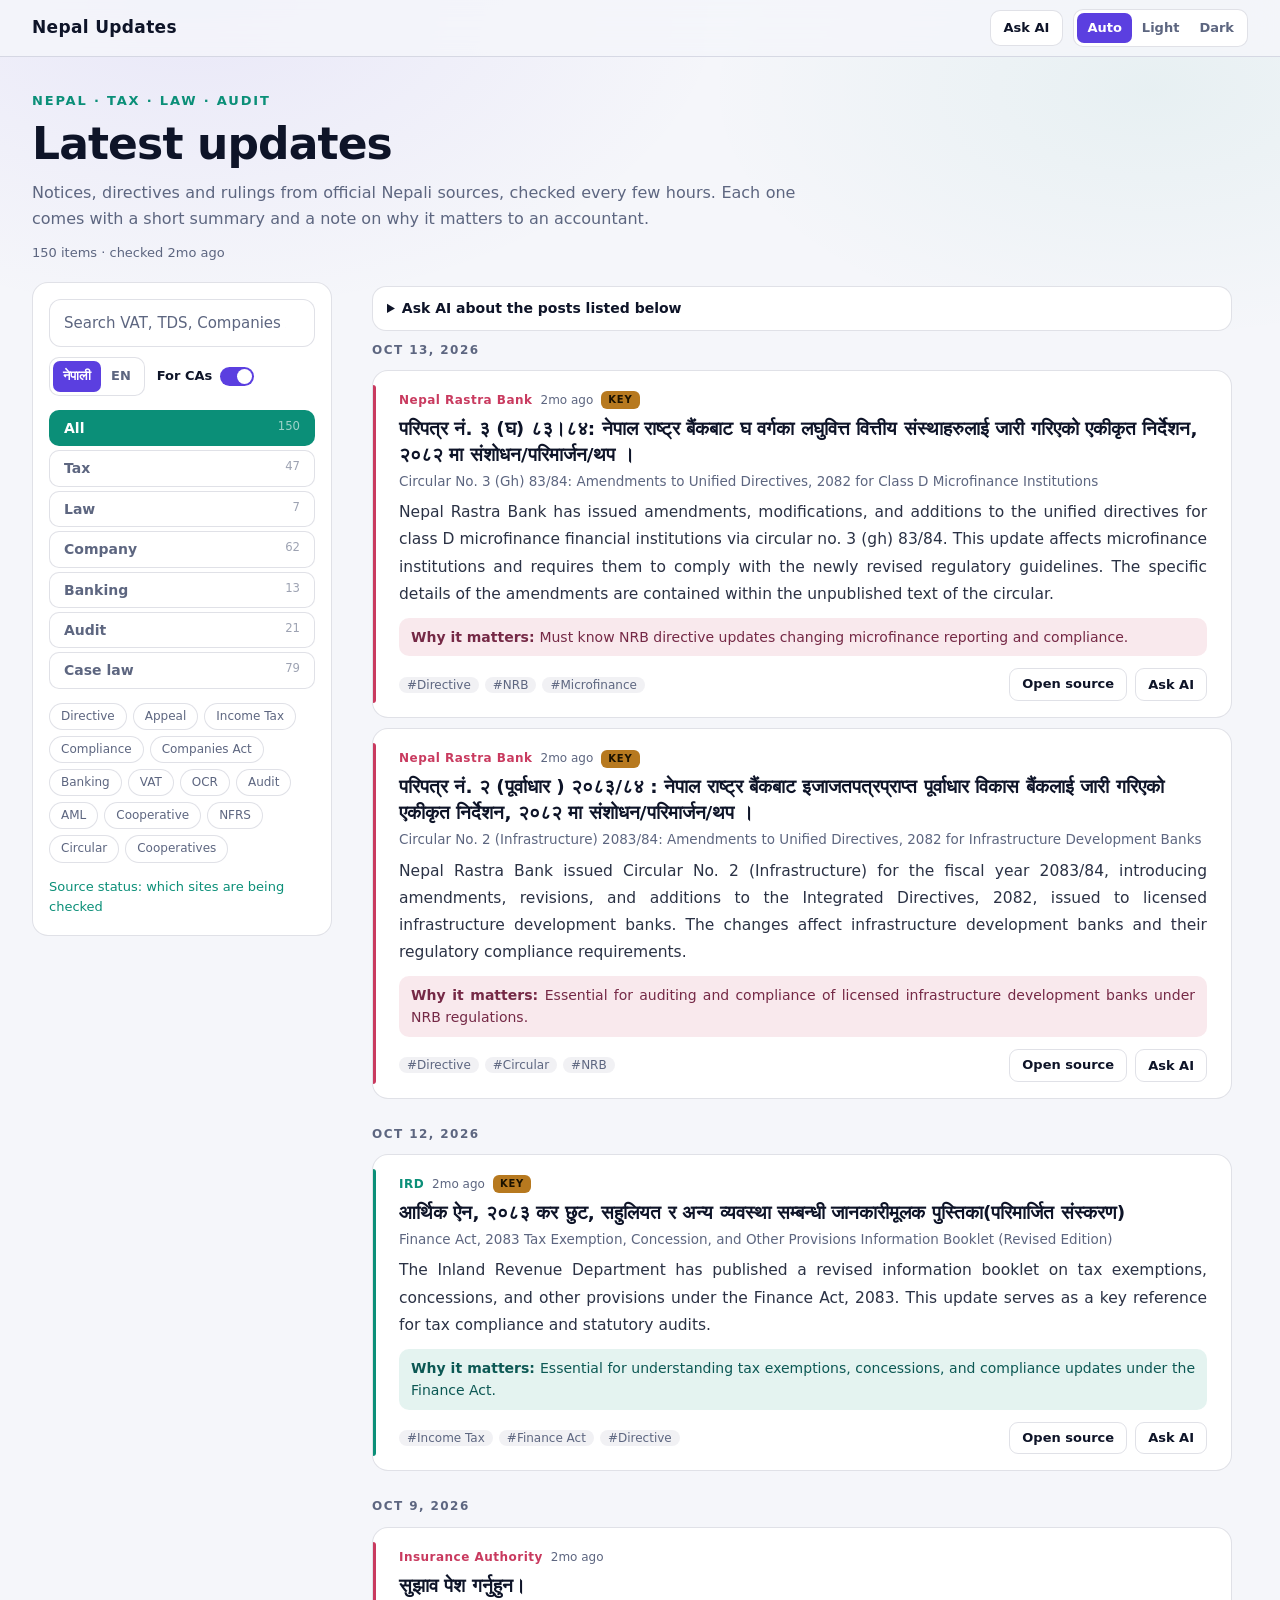
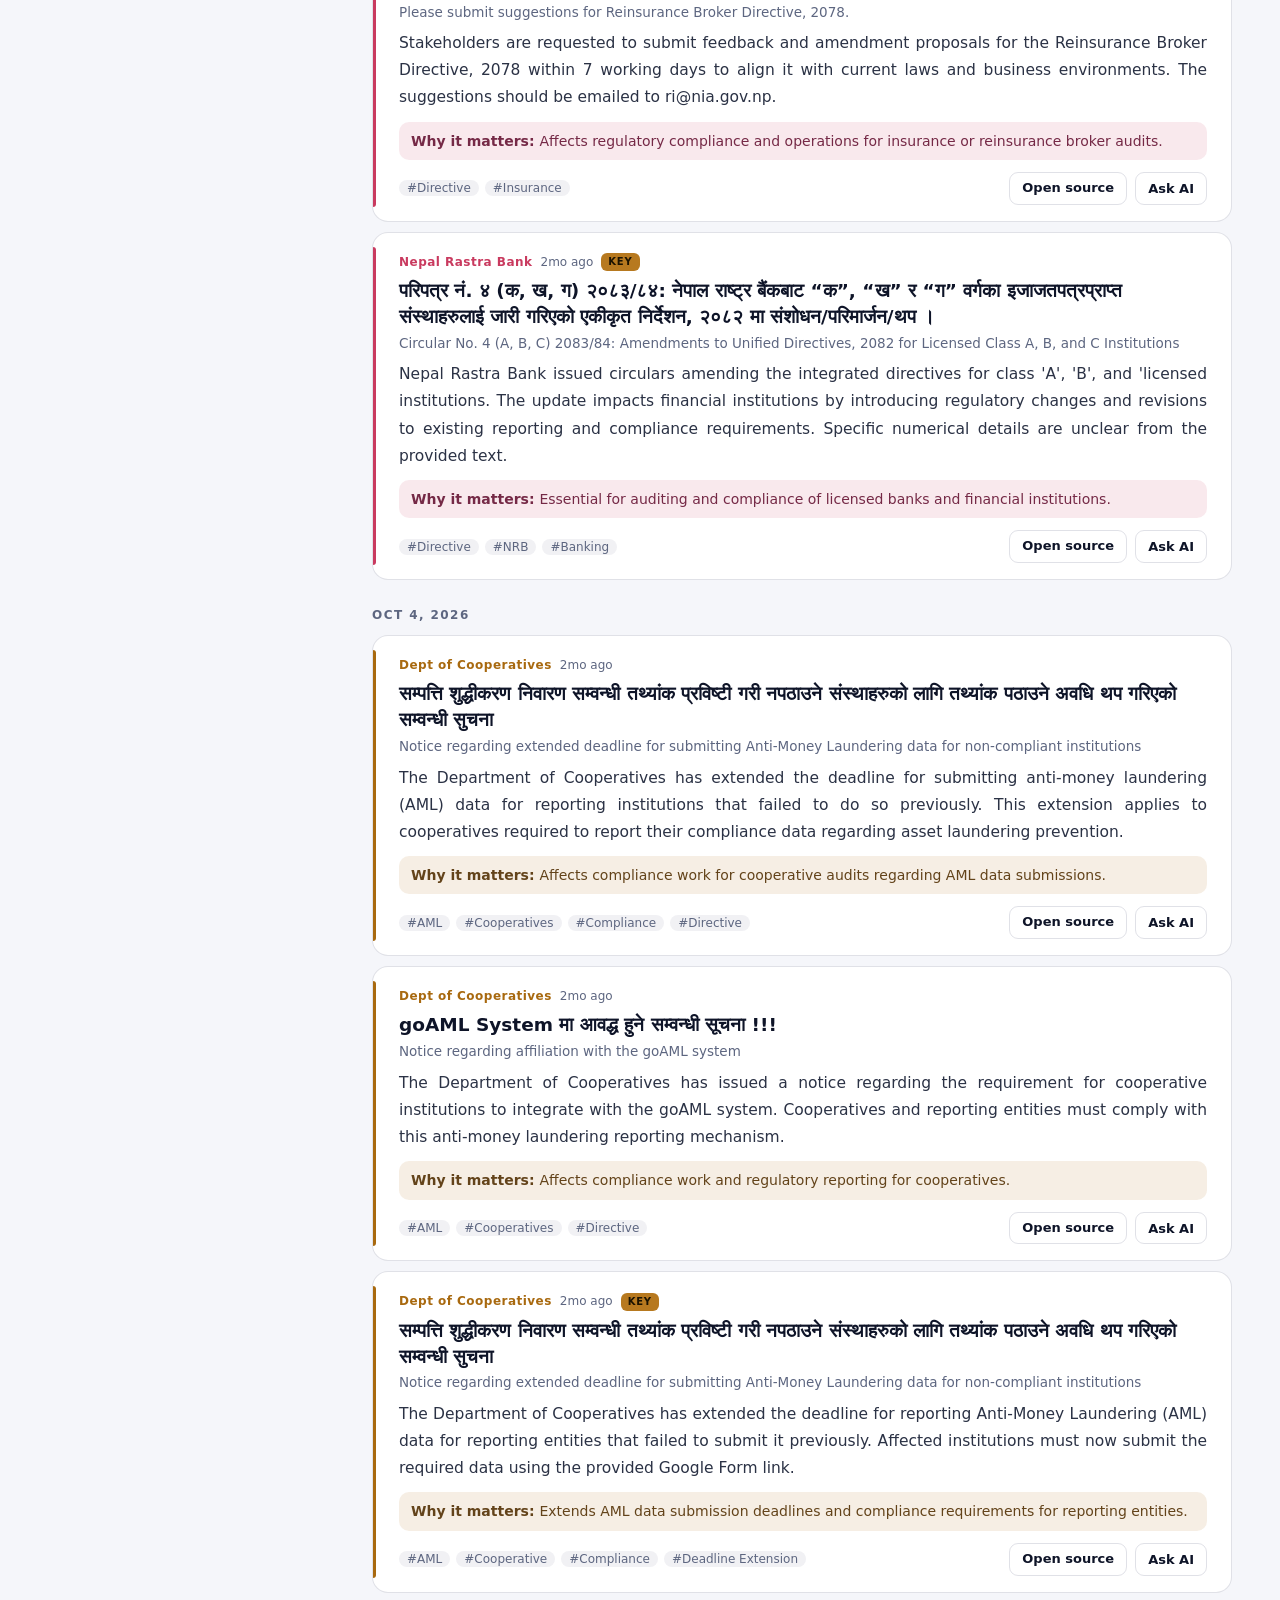
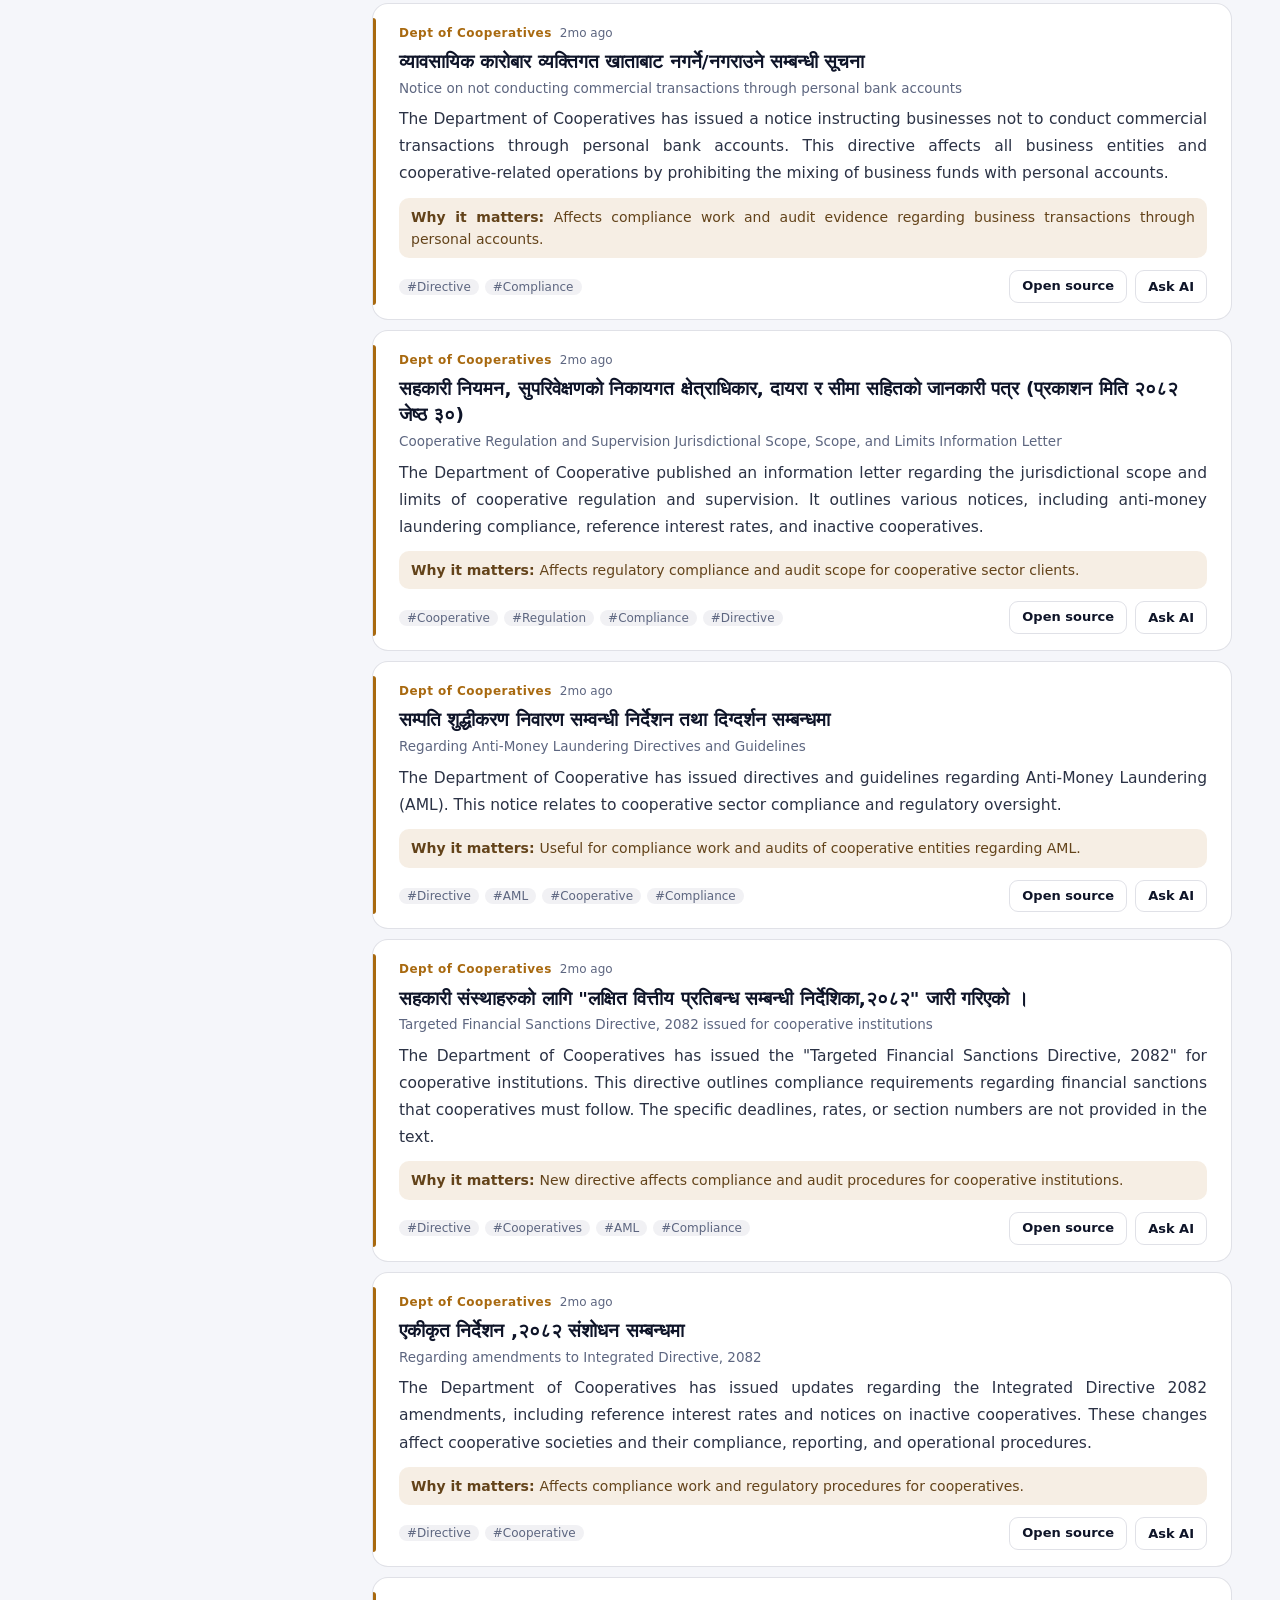
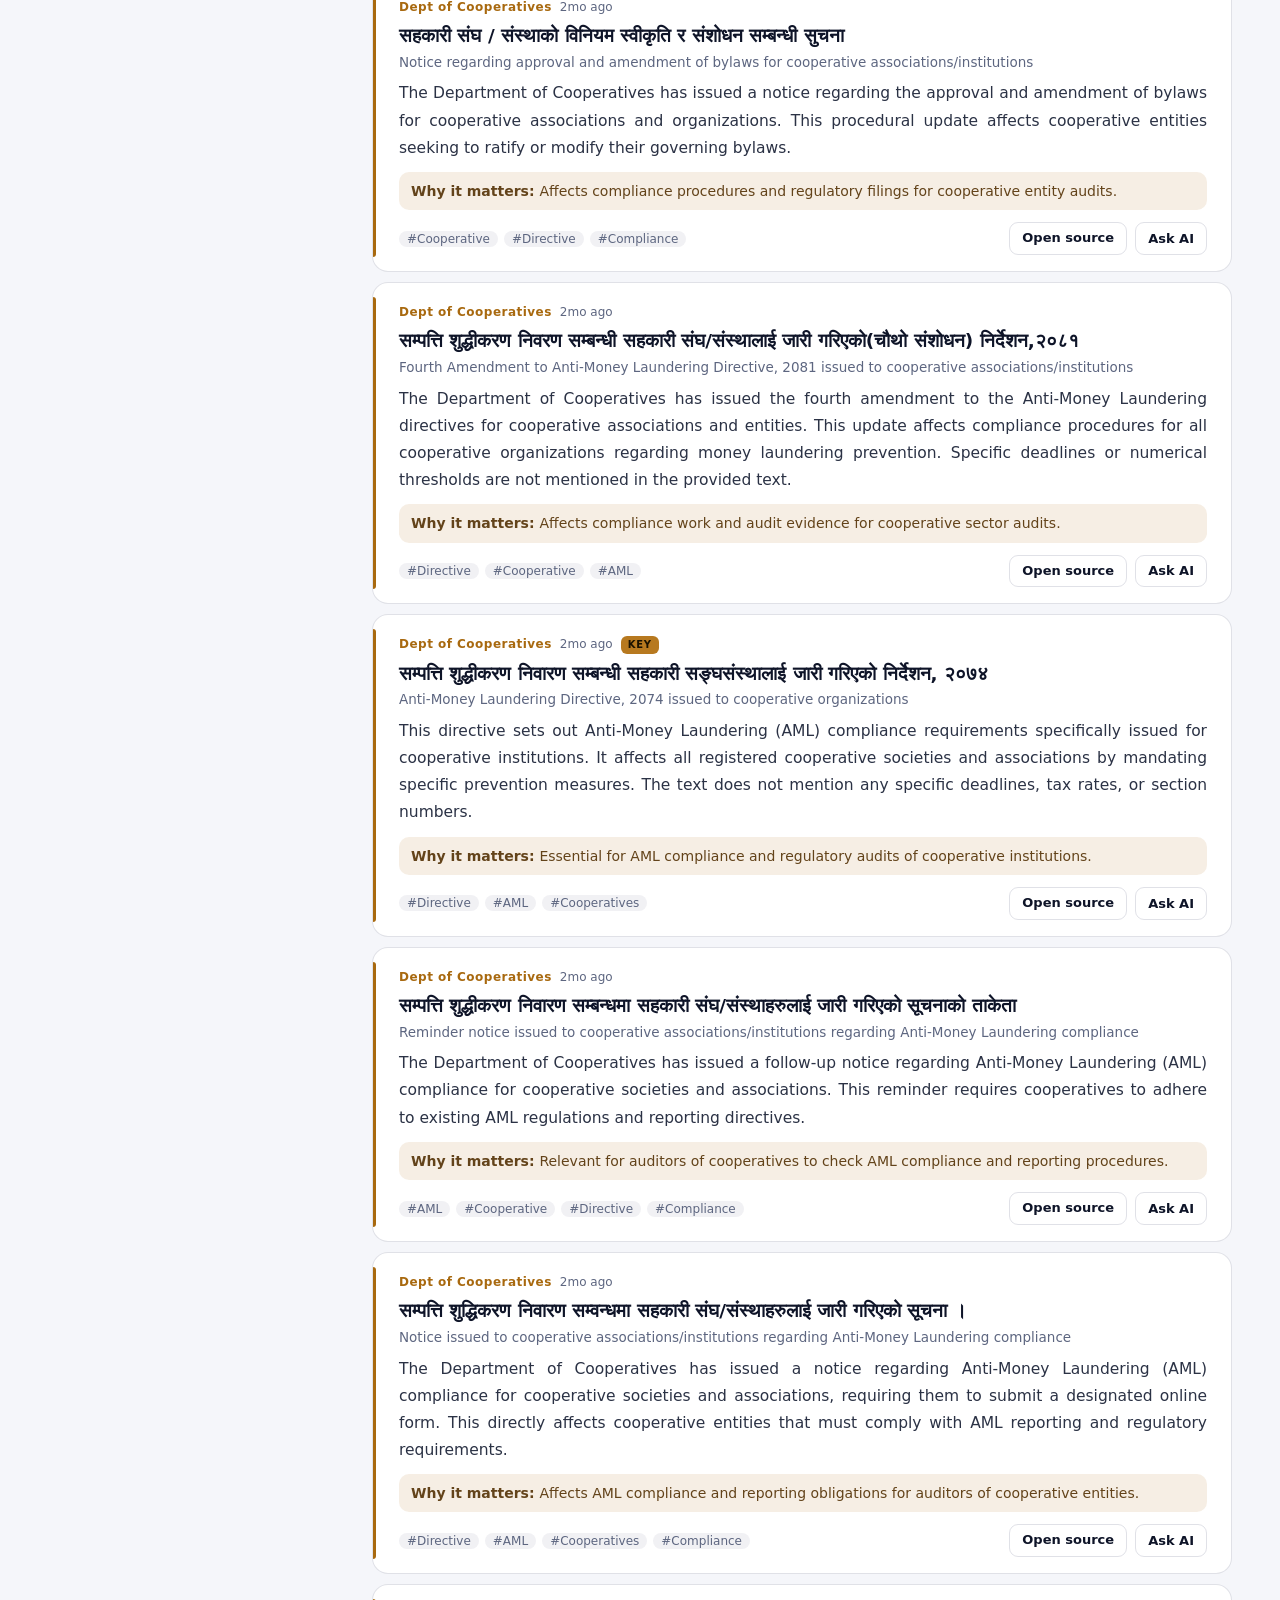
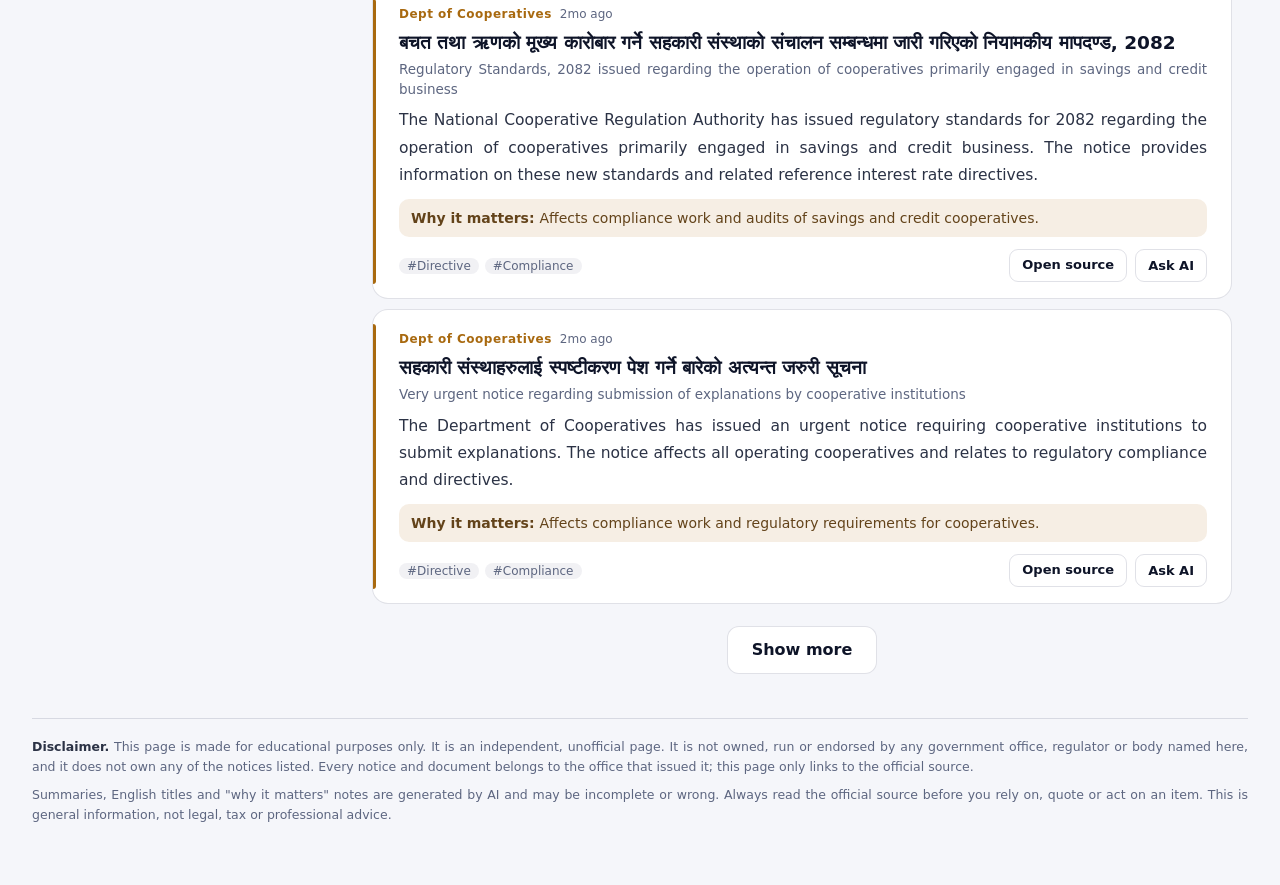
==== index.html @ baa7fe6b "Desktop layout, Ask AI and source status page" ====
<!doctype html>
<html lang="en">
<head>
<meta charset="utf-8">
<meta name="viewport" content="width=device-width, initial-scale=1">
<meta http-equiv="Content-Security-Policy" content="default-src 'self'; script-src 'self'; style-src 'self'; img-src 'self' data:; connect-src 'self' https://generativelanguage.googleapis.com https://api.groq.com https://openrouter.ai; base-uri 'none'; form-action 'none'; object-src 'none'">
<title>Nepal Tax &amp; Law Updates</title>
<meta name="description" content="Latest tax, law, company, banking and audit notices from Nepal's official sources, with a short plain-English summary of each.">
<meta name="theme-color" content="#07040f">
<meta name="referrer" content="no-referrer">
<link rel="icon" href="favicon.svg" type="image/svg+xml">
<link rel="stylesheet" href="style.css">
<script src="theme.js"></script>
</head>
<body>
<div class="bg" aria-hidden="true"></div>
<header class="top">
  <div class="wrap bar">
    <span class="brand">Nepal Updates</span>
    <div class="bar-r">
    <button class="aibtn" id="aiBtn" type="button" aria-haspopup="dialog">Ask AI<span id="aiDot" class="dot" hidden></span></button>
    <div class="seg" id="theme" role="group" aria-label="Theme">
      <button type="button" data-t="auto" title="Follow device">Auto</button><button type="button" data-t="light" title="Light">Light</button><button type="button" data-t="dark" title="Dark">Dark</button>
    </div>
    </div>
  </div>
</header>

<dialog id="aiDlg" aria-labelledby="aiTitle">
  <form method="dialog" class="dlg" id="aiForm">
    <h2 id="aiTitle">Ask AI about these posts</h2>
    <p class="dlg-note">Add your own AI key to ask questions about any post. The key stays in this browser and is sent only to the provider you pick. This site has no server and never sees it.</p>
    <label>Provider
      <select id="aiProv">
        <option value="gemini">Google Gemini (free key)</option>
        <option value="groq">Groq</option>
        <option value="openrouter">OpenRouter</option>
      </select>
    </label>
    <label>API key
      <input id="aiKey" type="password" autocomplete="off" spellcheck="false" placeholder="Paste your key">
    </label>
    <label>Model <small>(optional)</small>
      <input id="aiModel" type="text" autocomplete="off" spellcheck="false">
    </label>
    <label class="chk"><input id="aiRemember" type="checkbox"> Remember the key on this device</label>
    <p class="dlg-note" id="aiHelp"></p>
    <div class="dlg-btns">
      <button type="button" class="btn" id="aiClear">Remove key</button>
      <button type="button" class="btn" id="aiCancel">Close</button>
      <button type="submit" class="btn primary" id="aiSave">Save</button>
    </div>
  </form>
</dialog>

<main class="wrap">
  <section class="hero">
    <p class="label">Nepal · Tax · Law · Audit</p>
    <h1>Latest updates</h1>
    <p class="lede">Notices, directives and rulings from official Nepali sources, checked every few hours. Each one comes with a short summary and a note on why it matters to an accountant.</p>
    <p class="meta" id="meta" aria-live="polite"></p>
  </section>

  <div class="layout">
  <aside class="controls" aria-label="Filters">
    <div class="row">
      <label class="search"><span class="sr">Search updates</span>
        <input id="q" type="search" placeholder="Search VAT, TDS, Companies Act, IRD…" autocomplete="off" spellcheck="false" maxlength="80">
      </label>
      <div class="seg" id="lang" role="group" aria-label="Title language">
        <button type="button" data-l="np" class="on" aria-pressed="true" lang="ne">नेपाली</button><button type="button" data-l="en" aria-pressed="false">EN</button>
      </div>
      <button class="sw on" id="ca" type="button" aria-pressed="true">For CAs<i></i></button>
    </div>
    <div class="tabs" id="tabs" role="tablist" aria-label="Category"></div>
    <div class="chips" id="tags" aria-label="Tags"></div>
    <a class="statuslink" href="status.html">Source status: which sites are being checked</a>
  </aside>

  <div class="feed">

  <details class="askall" id="askAll">
    <summary>Ask AI about the posts listed below</summary>
    <form class="askrow" id="askAllForm">
      <input id="askAllQ" type="text" maxlength="400" placeholder="e.g. Any VAT or TDS changes in these? / यीमध्ये कुन सूचना सहकारीसँग सम्बन्धित छन्?" autocomplete="off">
      <button type="submit" class="btn primary">Ask</button>
    </form>
    <p class="ans" id="askAllAns" aria-live="polite" hidden></p>
  </details>

  <section id="list" aria-live="polite"><div class="sk"></div><div class="sk"></div><div class="sk"></div></section>
  <div class="morewrap"><button id="more" type="button" hidden>Show more</button></div>
  </div>
  </div>

  <footer class="foot">
    <p><b>Disclaimer.</b> This page is made for educational purposes only. It is an independent, unofficial page. It is not owned, run or endorsed by any government office, regulator or body named here, and it does not own any of the notices listed. Every notice and document belongs to the office that issued it; this page only links to the official source.</p>
    <p>Summaries, English titles and "why it matters" notes are generated by AI and may be incomplete or wrong. Always read the official source before you rely on, quote or act on an item. This is general information, not legal, tax or professional advice.</p>
  </footer>
</main>

<noscript><p class="wrap noscript">This page needs JavaScript to show the update list.</p></noscript>
<script src="app.js" defer></script>
</body>
</html>
---- style.css ----
*, *::before, *::after { box-sizing: border-box; margin: 0; padding: 0; }

:root {
  --bg: #07040f;
  --card: rgba(255,255,255,0.04);
  --card-2: rgba(255,255,255,0.07);
  --line: rgba(100,255,218,0.12);
  --accent: #64ffda;
  --accent-2: #7b61ff;
  --gold: #f4b942;
  --text: #ccd6f6;
  --dim: #8892b0;
  --white: #e6f1ff;
  --tax: #64ffda;
  --law: #7b61ff;
  --company: #f4b942;
  --bank: #ff8fa3;
  --audit: #5ec2ff;
  --case: #b6a3ff;
  --bar: rgba(7,4,15,.7);
  --track: #2a2540;
  --chip: rgba(255,255,255,.05);
  --on-accent: #07040f;
  --glow-1: rgba(123,97,255,.16);
  --glow-2: rgba(100,255,218,.09);
  --font: system-ui, -apple-system, "Segoe UI", Roboto, "Noto Sans Devanagari", "Nirmala UI", sans-serif;
  color-scheme: dark;
}
/* Light theme: chosen in the switch, or "Auto" on a device set to light. */
:root[data-theme="light"] {
  --bg: #f5f6fa;
  --card: #ffffff;
  --card-2: #f0f2f8;
  --line: rgba(20,30,70,.13);
  --accent: #0b8f78;
  --accent-2: #5b3fe0;
  --gold: #b7791f;
  --text: #2b3245;
  --dim: #5d6680;
  --white: #0e1428;
  --tax: #0b8f78;
  --law: #5b3fe0;
  --company: #a8690f;
  --bank: #c93a5f;
  --audit: #1b72b5;
  --case: #6d4fe0;
  --bar: rgba(245,246,250,.82);
  --track: #c9cdd9;
  --chip: rgba(20,30,70,.06);
  --on-accent: #ffffff;
  --glow-1: rgba(91,63,224,.08);
  --glow-2: rgba(11,143,120,.06);
  color-scheme: light;
}
@media (prefers-color-scheme: light) {
  :root:not([data-theme]) {
    --bg: #f5f6fa; --card: #ffffff; --card-2: #f0f2f8; --line: rgba(20,30,70,.13);
    --accent: #0b8f78; --accent-2: #5b3fe0; --gold: #b7791f; --text: #2b3245; --dim: #5d6680; --white: #0e1428;
    --tax: #0b8f78; --law: #5b3fe0; --company: #a8690f; --bank: #c93a5f; --audit: #1b72b5; --case: #6d4fe0;
    --bar: rgba(245,246,250,.82); --track: #c9cdd9; --chip: rgba(20,30,70,.06); --on-accent: #ffffff;
    --glow-1: rgba(91,63,224,.08); --glow-2: rgba(11,143,120,.06);
    color-scheme: light;
  }
}

html { scroll-behavior: smooth; }
body {
  background: var(--bg);
  color: var(--text);
  font: 16px/1.6 var(--font);
  min-height: 100vh;
  -webkit-font-smoothing: antialiased;
}
.bg {
  position: fixed; inset: 0; z-index: -1;
  background:
    radial-gradient(60% 50% at 15% 0%, var(--glow-1), transparent 70%),
    radial-gradient(50% 40% at 90% 10%, var(--glow-2), transparent 70%),
    var(--bg);
}
.wrap { width: min(860px, 100% - 32px); margin-inline: auto; }
a { color: inherit; }
.sr { position: absolute; width: 1px; height: 1px; overflow: hidden; clip: rect(0 0 0 0); white-space: nowrap; }

.top { position: sticky; top: 0; z-index: 5; backdrop-filter: blur(14px); background: var(--bar); border-bottom: 1px solid var(--line); }
.bar { display: flex; justify-content: space-between; align-items: center; height: 56px; }
.brand { font-weight: 800; font-size: 17px; text-decoration: none; color: var(--white); letter-spacing: .02em; }
.brand span { color: var(--accent); }

.hero { padding: 48px 0 20px; }
.label { color: var(--accent); font-size: 13px; letter-spacing: .14em; text-transform: uppercase; font-weight: 600; }
h1 { color: var(--white); font-size: clamp(34px, 6vw, 52px); line-height: 1.1; margin: 8px 0 12px; letter-spacing: -.02em; }
.lede { color: var(--dim); max-width: 62ch; }
.meta { margin-top: 12px; font-size: 13px; color: var(--dim); min-height: 20px; }
.warn { color: var(--gold); }

.controls { position: sticky; top: 56px; z-index: 4; padding: 12px 0 6px; background: linear-gradient(var(--bg) 82%, transparent); }
.row { display: flex; gap: 10px; align-items: center; }
.search { flex: 1; }
input[type=search] {
  width: 100%; padding: 11px 14px; border-radius: 12px; border: 1px solid var(--line);
  background: var(--card); color: var(--white); font: inherit; font-size: 15px; outline: none;
  transition: border-color .2s, background .2s;
}
input[type=search]::placeholder { color: var(--dim); }
input[type=search]:focus { border-color: var(--accent); background: var(--card-2); }

.sw {
  display: inline-flex; align-items: center; gap: 8px; flex: none;
  background: none; border: 0; color: var(--dim); font: inherit; font-size: 13px; font-weight: 600; cursor: pointer; padding: 6px 2px;
}
.sw i { position: relative; width: 34px; height: 19px; border-radius: 10px; background: var(--track); transition: background .25s; }
.sw i::after { content: ""; position: absolute; left: 2px; top: 2px; width: 15px; height: 15px; border-radius: 50%; background: #cfd2d8; transition: transform .25s; }
.seg { display: inline-flex; flex: none; padding: 3px; border-radius: 10px; border: 1px solid var(--line); background: var(--card); }
.seg button {
  background: none; border: 0; border-radius: 7px; padding: 5px 10px; cursor: pointer;
  color: var(--dim); font: inherit; font-size: 13px; font-weight: 600; transition: background .2s, color .2s;
}
.seg button.on { background: var(--accent-2); color: #fff; }
.seg button:focus-visible { outline: 2px solid var(--accent); outline-offset: 1px; }
.orig { margin: -2px 0 8px; font-size: 13px; line-height: 1.45; color: var(--dim); }
.sw.on { color: var(--white); }
.sw.on i { background: var(--accent-2); }
.sw.on i::after { transform: translateX(15px); background: #fff; }

.tabs, .chips { display: flex; gap: 6px; overflow-x: auto; scrollbar-width: none; padding: 10px 0 2px; }
.tabs::-webkit-scrollbar, .chips::-webkit-scrollbar { display: none; }
.tab, .chip {
  flex: none; border: 1px solid var(--line); background: var(--card); color: var(--dim); font: inherit; cursor: pointer;
  border-radius: 999px; transition: color .2s, border-color .2s, background .2s;
}
.tab { padding: 6px 14px; font-size: 14px; font-weight: 600; }
.tab small { opacity: .6; margin-left: 5px; font-weight: 500; }
.chip { padding: 3px 11px; font-size: 12px; }
.tab:hover, .chip:hover { color: var(--white); border-color: color-mix(in srgb, var(--accent) 45%, transparent); }
.tab.on { color: var(--on-accent); background: var(--c, var(--accent)); border-color: transparent; }
.chip.on { color: var(--white); background: color-mix(in srgb, var(--accent-2) 28%, transparent); border-color: var(--accent-2); }

.day { margin: 26px 0 4px; font-size: 12px; letter-spacing: .12em; text-transform: uppercase; color: var(--dim); font-weight: 600; }
.card {
  --c: var(--accent);
  position: relative; margin: 10px 0; padding: 16px 18px 14px 20px; border-radius: 16px;
  background: var(--card); border: 1px solid var(--line); overflow: hidden;
  transition: background .2s, border-color .2s, transform .2s;
}
.card::before { content: ""; position: absolute; left: 0; top: 14px; bottom: 14px; width: 3px; border-radius: 0 3px 3px 0; background: var(--c); }
.card:hover { background: var(--card-2); border-color: color-mix(in srgb, var(--c) 40%, transparent); }
.head { display: flex; flex-wrap: wrap; align-items: center; gap: 8px; font-size: 12px; color: var(--dim); }
.head b { color: var(--c); font-weight: 700; letter-spacing: .04em; }
.badge { padding: 1px 7px; border-radius: 6px; font-size: 10px; font-weight: 800; letter-spacing: .08em; }
.key { background: var(--gold); color: #1a1200; }
.new { background: var(--accent); color: #04221b; }
.title { display: block; margin: 6px 0 6px; font-size: 17px; line-height: 1.4; font-weight: 650; color: var(--white); text-decoration: none; }
.title:hover { color: var(--accent); }
.sum { font-size: 14.5px; color: var(--text); }
.acts { margin-top: 6px; font-size: 13px; color: var(--dim); }
.why {
  margin-top: 10px; padding: 8px 12px; border-radius: 10px; font-size: 13.5px; font-weight: 500;
  background: color-mix(in srgb, var(--c) 11%, transparent); color: color-mix(in srgb, var(--c) 55%, var(--white));
}
.why b { font-weight: 700; }
.foot-row { display: flex; flex-wrap: wrap; align-items: center; gap: 6px; margin-top: 12px; }
.t { font-size: 12px; color: var(--dim); padding: 1px 8px; border-radius: 999px; background: var(--chip); cursor: pointer; border: 0; font-family: inherit; }
.t:hover { color: var(--white); }
.btns { margin-left: auto; display: flex; gap: 8px; }
.btn {
  font-size: 13px; font-weight: 600; text-decoration: none; padding: 5px 12px; border-radius: 9px;
  border: 1px solid var(--line); color: var(--white); transition: border-color .2s, color .2s;
}
.btn:hover { border-color: var(--c); color: var(--c); }
mark { background: rgba(244,185,66,.3); color: inherit; border-radius: 3px; padding: 0 1px; }

.empty { margin: 50px 0; text-align: center; color: var(--dim); }
.empty b { display: block; color: var(--white); font-size: 18px; margin-bottom: 6px; }
.sk { height: 120px; margin: 10px 0; border-radius: 16px; background: linear-gradient(100deg, var(--card) 30%, var(--card-2) 50%, var(--card) 70%); background-size: 300% 100%; animation: sh 1.4s linear infinite; }
@keyframes sh { to { background-position: -300% 0; } }

.morewrap { display: flex; justify-content: center; margin: 22px 0 8px; }
#more { padding: 10px 24px; border-radius: 12px; border: 1px solid var(--line); background: var(--card); color: var(--white); font: inherit; font-weight: 600; cursor: pointer; }
#more:hover { border-color: var(--accent); }
.foot { margin: 36px auto 60px; font-size: 12.5px; color: var(--dim); max-width: 70ch; border-top: 1px solid var(--line); padding-top: 18px; }
.foot p + p { margin-top: 8px; }
.foot b { color: var(--text); }
/* Paragraphs read as justified blocks; titles and controls stay left-aligned. */
.lede, .sum, .why, .orig, .ans, .foot p { text-align: justify; text-justify: inter-word; hyphens: auto; }
.noscript { padding: 40px 0; color: var(--gold); }

:focus-visible { outline: 2px solid var(--accent); outline-offset: 2px; }

/* ---- Ask AI ---- */
.bar-r { display: flex; align-items: center; gap: 10px; }
.aibtn {
  position: relative; display: inline-flex; align-items: center; gap: 6px; padding: 7px 13px; border-radius: 10px; cursor: pointer;
  border: 1px solid var(--line); background: var(--card); color: var(--white); font: inherit; font-size: 13px; font-weight: 650;
}
.aibtn:hover { border-color: var(--accent-2); }
.dot { width: 7px; height: 7px; border-radius: 50%; background: var(--accent); }
.btn { background: none; font-family: inherit; cursor: pointer; }
.btn.primary { background: var(--accent-2); border-color: transparent; color: #fff; }
.btn.primary:hover { color: #fff; filter: brightness(1.1); }
.btn:disabled { opacity: .55; cursor: wait; }
.askall { margin: 4px 0 6px; border: 1px solid var(--line); border-radius: 14px; background: var(--card); padding: 10px 14px; }
.askall summary { cursor: pointer; font-size: 14px; font-weight: 650; color: var(--white); }
.askall[open] summary { margin-bottom: 10px; }
.askrow { display: flex; gap: 8px; }
.askrow input {
  flex: 1; min-width: 0; padding: 9px 12px; border-radius: 10px; border: 1px solid var(--line);
  background: var(--card-2); color: var(--white); font: inherit; font-size: 14px; outline: none;
}
.askrow input:focus { border-color: var(--accent); }
.askbox { margin-top: 12px; padding-top: 12px; border-top: 1px dashed var(--line); }
.ans { margin-top: 10px; font-size: 14.5px; color: var(--text); white-space: pre-wrap; }
.ans.wait { color: var(--dim); font-style: italic; }
.ans.err { color: var(--bank); }
dialog { margin: auto; border: 1px solid var(--line); border-radius: 16px; background: var(--bg); color: var(--text); padding: 0; width: min(460px, 100% - 32px); }
dialog::backdrop { background: rgba(0,0,0,.55); backdrop-filter: blur(3px); }
.dlg { display: flex; flex-direction: column; gap: 12px; padding: 20px; }
.dlg h2 { font-size: 18px; color: var(--white); }
.dlg label { display: flex; flex-direction: column; gap: 5px; font-size: 13px; font-weight: 600; color: var(--white); }
.dlg label small { font-weight: 400; color: var(--dim); }
.dlg input[type=password], .dlg input[type=text], .dlg select {
  padding: 9px 11px; border-radius: 9px; border: 1px solid var(--line); background: var(--card-2); color: var(--white); font: inherit; font-size: 14px;
}
.dlg .chk { flex-direction: row; align-items: center; gap: 8px; font-weight: 500; }
.dlg-note { font-size: 12.5px; color: var(--dim); }
.dlg-btns { display: flex; gap: 8px; justify-content: flex-end; flex-wrap: wrap; }
.statuslink { display: inline-block; margin-top: 12px; font-size: 13px; color: var(--accent); text-decoration: none; }
.statuslink:hover { text-decoration: underline; }

/* ---- Source status page ---- */
a.brand { text-decoration: none; }
.health { display: grid; grid-template-columns: repeat(auto-fill, minmax(260px, 1fr)); gap: 12px; margin-top: 8px; }
.hrow { padding: 14px 16px; border-radius: 14px; border: 1px solid var(--line); background: var(--card); border-left: 4px solid var(--tax); }
.hrow.warn { border-left-color: var(--gold); }
.hrow.bad { border-left-color: var(--bank); }
.htop { display: flex; justify-content: space-between; align-items: center; gap: 8px; color: var(--white); }
.hbadge { font-size: 11px; font-weight: 800; letter-spacing: .06em; text-transform: uppercase; padding: 2px 8px; border-radius: 6px; background: color-mix(in srgb, var(--tax) 18%, transparent); color: var(--tax); }
.hbadge.warn { background: color-mix(in srgb, var(--gold) 18%, transparent); color: var(--gold); }
.hbadge.bad { background: color-mix(in srgb, var(--bank) 18%, transparent); color: var(--bank); }
.hnote { margin-top: 6px; font-size: 13px; color: var(--text); }
.hgrid { display: grid; grid-template-columns: 1fr 1fr; gap: 8px 12px; margin-top: 10px; }
.hgrid dt { font-size: 11.5px; color: var(--dim); }
.hgrid dd { font-size: 14px; color: var(--white); font-weight: 600; }

/* ---- Wide screens: sticky filter sidebar on the left, feed at a comfortable reading width on the right ---- */
@media (min-width: 1100px) {
  .wrap { width: min(1240px, 100% - 64px); }
  .hero { padding: 34px 0 18px; }
  .hero h1 { font-size: 44px; }
  .lede { max-width: 75ch; }
  .layout { display: grid; grid-template-columns: 300px minmax(0, 1fr); gap: 40px; align-items: start; }
  .controls {
    position: sticky; top: 72px; padding: 16px; border: 1px solid var(--line); border-radius: 16px; background: var(--card);
    max-height: calc(100vh - 88px); overflow-y: auto; scrollbar-width: thin;
  }
  .controls .row { flex-wrap: wrap; }
  .controls .search { flex-basis: 100%; }
  .tabs { flex-direction: column; overflow: visible; gap: 4px; padding-top: 14px; }
  .tab { display: flex; justify-content: space-between; text-align: left; border-radius: 10px; }
  .chips { flex-wrap: wrap; overflow: visible; padding-top: 12px; }
  .feed { max-width: 860px; }
  .day:first-of-type { margin-top: 10px; }
  .card { padding: 20px 24px 16px 26px; }
  .title { font-size: 18.5px; }
  .orig { font-size: 13.5px; }
  .sum { font-size: 15.5px; line-height: 1.75; }
  .why { font-size: 14px; }
  .foot { max-width: none; }
}

@media (max-width: 560px) {
  .row { flex-wrap: wrap; }
  .search { flex-basis: 100%; }
  .btns { margin-left: 0; width: 100%; }
}
@media (prefers-reduced-motion: reduce) {
  *, *::before, *::after { animation: none !important; transition: none !important; }
  html { scroll-behavior: auto; }
}
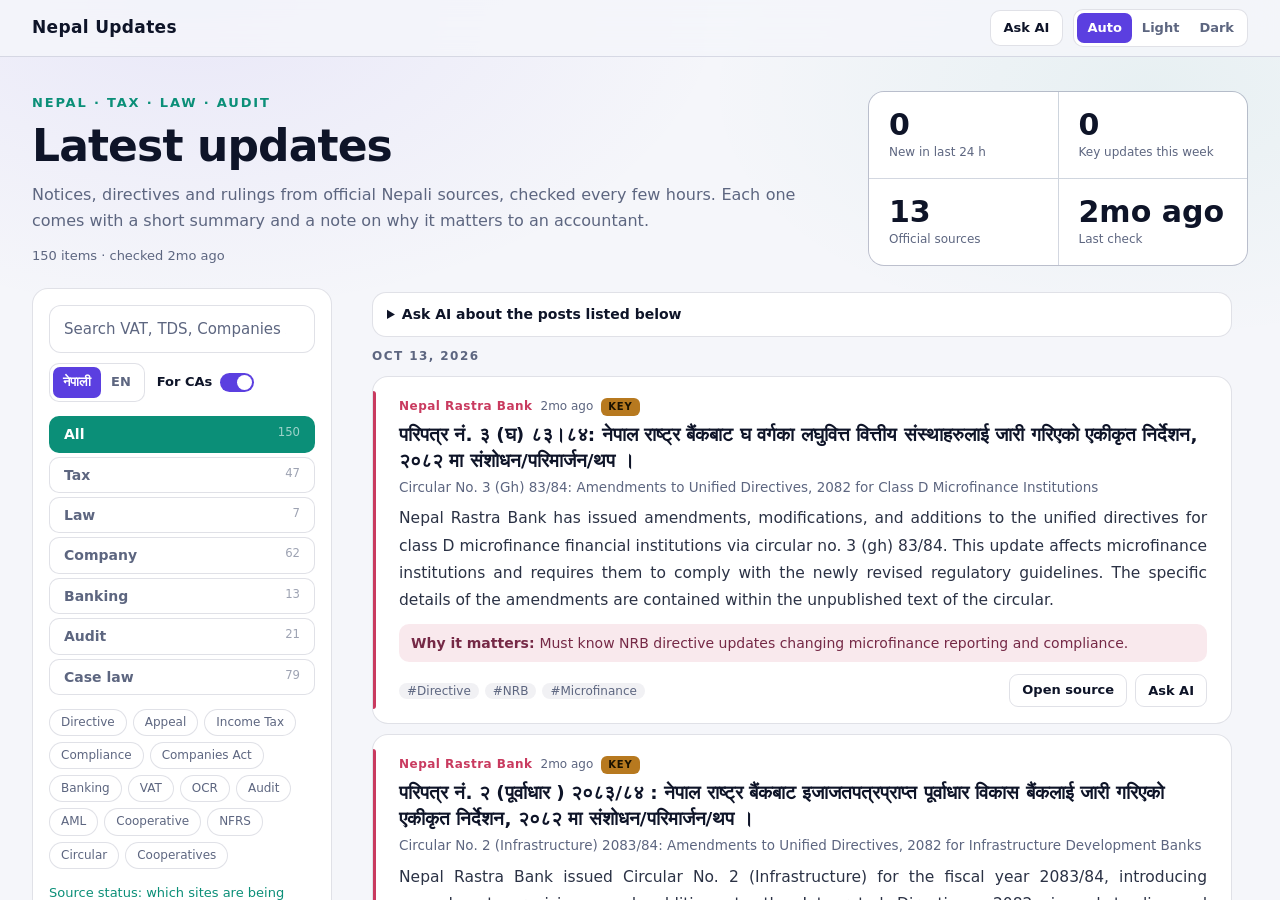
==== commit b2ba9479: "Stats panel and dropdown colours" ====
--- a/index.html
+++ b/index.html
@@ -55,10 +55,18 @@
 
 <main class="wrap">
   <section class="hero">
-    <p class="label">Nepal · Tax · Law · Audit</p>
-    <h1>Latest updates</h1>
-    <p class="lede">Notices, directives and rulings from official Nepali sources, checked every few hours. Each one comes with a short summary and a note on why it matters to an accountant.</p>
-    <p class="meta" id="meta" aria-live="polite"></p>
+    <div class="hero-text">
+      <p class="label">Nepal · Tax · Law · Audit</p>
+      <h1>Latest updates</h1>
+      <p class="lede">Notices, directives and rulings from official Nepali sources, checked every few hours. Each one comes with a short summary and a note on why it matters to an accountant.</p>
+      <p class="meta" id="meta" aria-live="polite"></p>
+    </div>
+    <a class="stats" id="stats" href="status.html" aria-label="Feed numbers; open source status" hidden>
+      <span class="stat"><b id="stNew">–</b><small>New in last 24 h</small></span>
+      <span class="stat"><b id="stKey">–</b><small>Key updates this week</small></span>
+      <span class="stat"><b id="stSrc">–</b><small>Official sources</small></span>
+      <span class="stat"><b id="stChk">–</b><small>Last check</small></span>
+    </a>
   </section>
 
   <div class="layout">
--- a/style.css
+++ b/style.css
@@ -18,6 +18,7 @@
   --audit: #5ec2ff;
   --case: #b6a3ff;
   --bar: rgba(7,4,15,.7);
+  --surface: #15111f;
   --track: #2a2540;
   --chip: rgba(255,255,255,.05);
   --on-accent: #07040f;
@@ -45,6 +46,7 @@
   --audit: #1b72b5;
   --case: #6d4fe0;
   --bar: rgba(245,246,250,.82);
+  --surface: #ffffff;
   --track: #c9cdd9;
   --chip: rgba(20,30,70,.06);
   --on-accent: #ffffff;
@@ -57,7 +59,7 @@
     --bg: #f5f6fa; --card: #ffffff; --card-2: #f0f2f8; --line: rgba(20,30,70,.13);
     --accent: #0b8f78; --accent-2: #5b3fe0; --gold: #b7791f; --text: #2b3245; --dim: #5d6680; --white: #0e1428;
     --tax: #0b8f78; --law: #5b3fe0; --company: #a8690f; --bank: #c93a5f; --audit: #1b72b5; --case: #6d4fe0;
-    --bar: rgba(245,246,250,.82); --track: #c9cdd9; --chip: rgba(20,30,70,.06); --on-accent: #ffffff;
+    --bar: rgba(245,246,250,.82); --surface: #ffffff; --track: #c9cdd9; --chip: rgba(20,30,70,.06); --on-accent: #ffffff;
     --glow-1: rgba(91,63,224,.08); --glow-2: rgba(11,143,120,.06);
     color-scheme: light;
   }
@@ -218,6 +220,8 @@
 .dlg h2 { font-size: 18px; color: var(--white); }
 .dlg label { display: flex; flex-direction: column; gap: 5px; font-size: 13px; font-weight: 600; color: var(--white); }
 .dlg label small { font-weight: 400; color: var(--dim); }
+/* native dropdown list: solid colours per theme (dark mode otherwise shows light text on a white list) */
+.dlg select option { background: var(--surface); color: var(--white); }
 .dlg input[type=password], .dlg input[type=text], .dlg select {
   padding: 9px 11px; border-radius: 9px; border: 1px solid var(--line); background: var(--card-2); color: var(--white); font: inherit; font-size: 14px;
 }
@@ -226,6 +230,17 @@
 .dlg-btns { display: flex; gap: 8px; justify-content: flex-end; flex-wrap: wrap; }
 .statuslink { display: inline-block; margin-top: 12px; font-size: 13px; color: var(--accent); text-decoration: none; }
 .statuslink:hover { text-decoration: underline; }
+
+/* ---- Hero numbers (fills the right side on wide screens) ---- */
+.stats {
+  display: grid; grid-template-columns: 1fr 1fr; gap: 1px; margin-top: 18px; border-radius: 16px; overflow: hidden;
+  border: 1px solid var(--line); background: var(--line); text-decoration: none; color: inherit;
+}
+.stats[hidden] { display: none; }
+.stat { display: flex; flex-direction: column; gap: 2px; padding: 14px 16px; background: var(--surface); }
+.stat b { font-size: 26px; line-height: 1.1; color: var(--white); font-weight: 750; }
+.stat small { font-size: 12px; color: var(--dim); }
+.stats:hover .stat { background: color-mix(in srgb, var(--surface) 92%, var(--accent)); }
 
 /* ---- Source status page ---- */
 a.brand { text-decoration: none; }
@@ -245,7 +260,10 @@
 /* ---- Wide screens: sticky filter sidebar on the left, feed at a comfortable reading width on the right ---- */
 @media (min-width: 1100px) {
   .wrap { width: min(1240px, 100% - 64px); }
-  .hero { padding: 34px 0 18px; }
+  .hero { padding: 34px 0 22px; display: grid; grid-template-columns: minmax(0, 1fr) 380px; gap: 40px; align-items: end; }
+  .stats { margin-top: 0; }
+  .stat { padding: 16px 20px; }
+  .stat b { font-size: 30px; }
   .hero h1 { font-size: 44px; }
   .lede { max-width: 75ch; }
   .layout { display: grid; grid-template-columns: 300px minmax(0, 1fr); gap: 40px; align-items: start; }
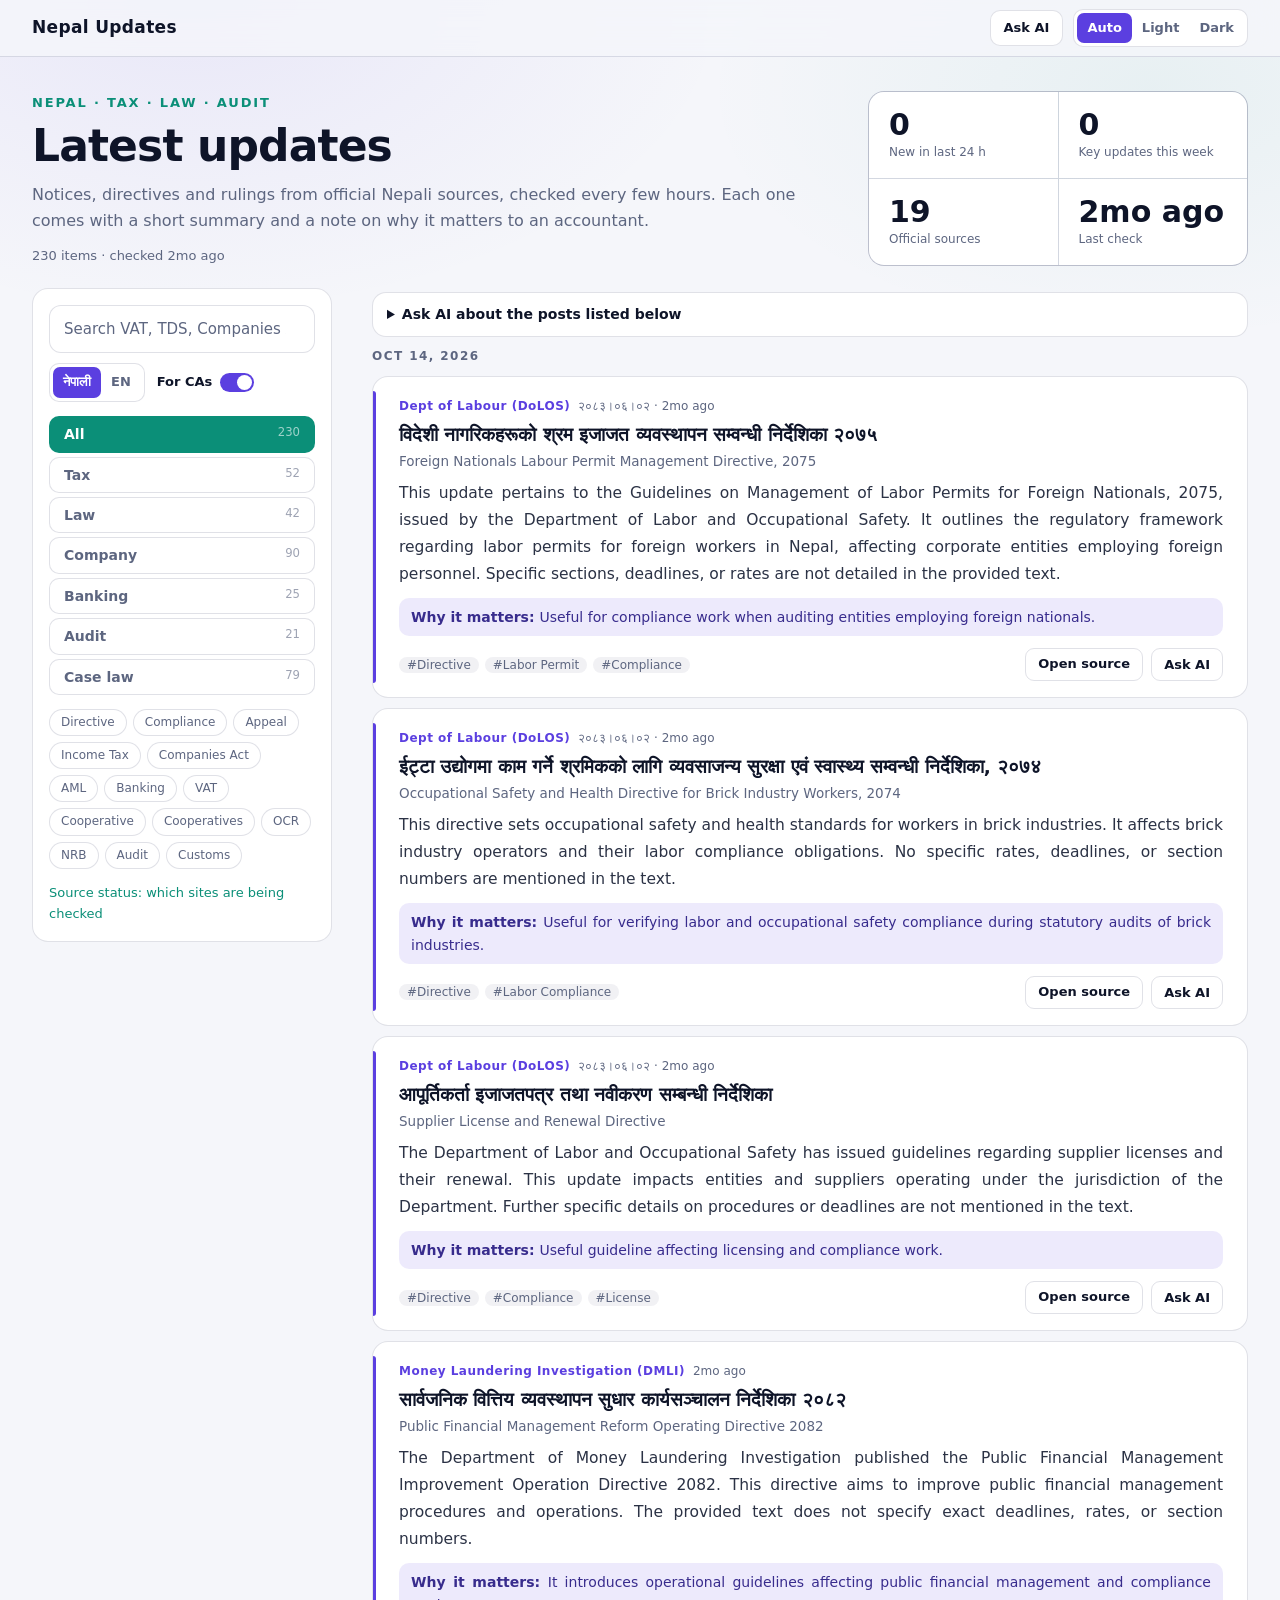
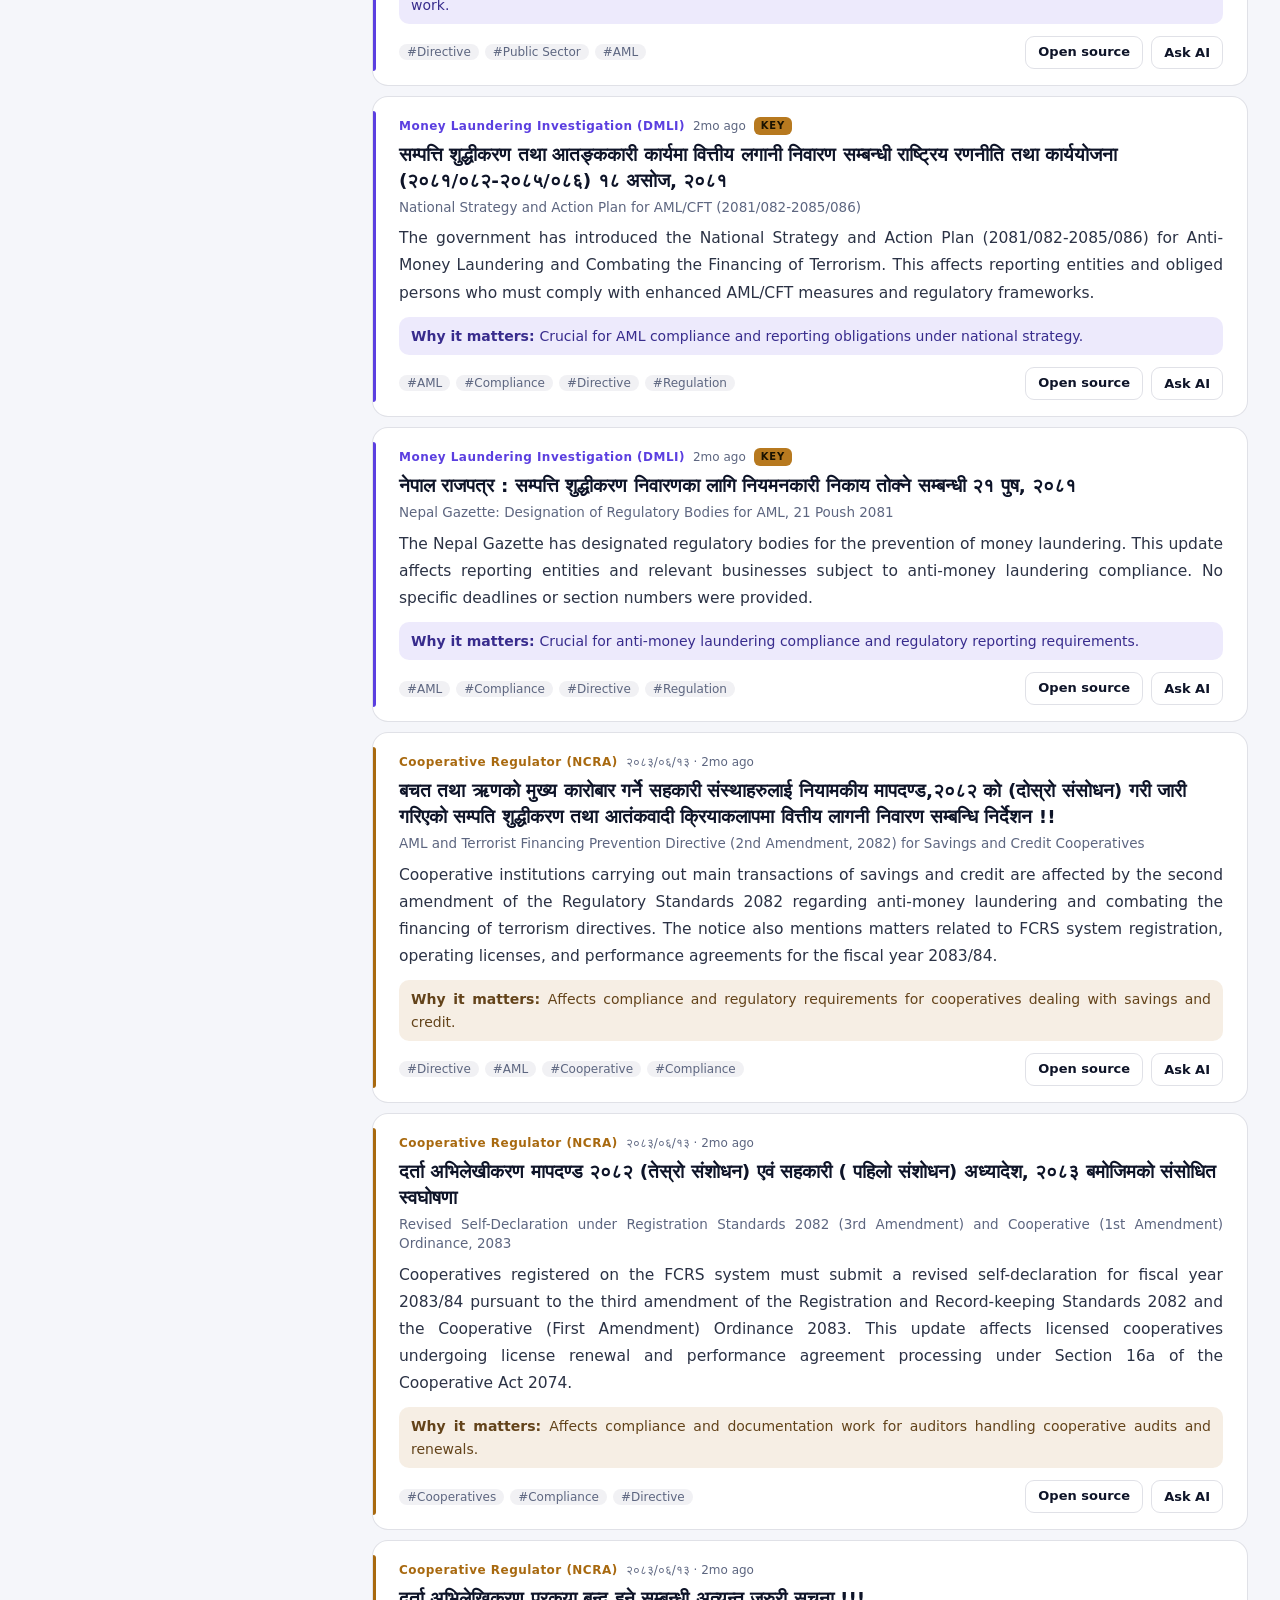
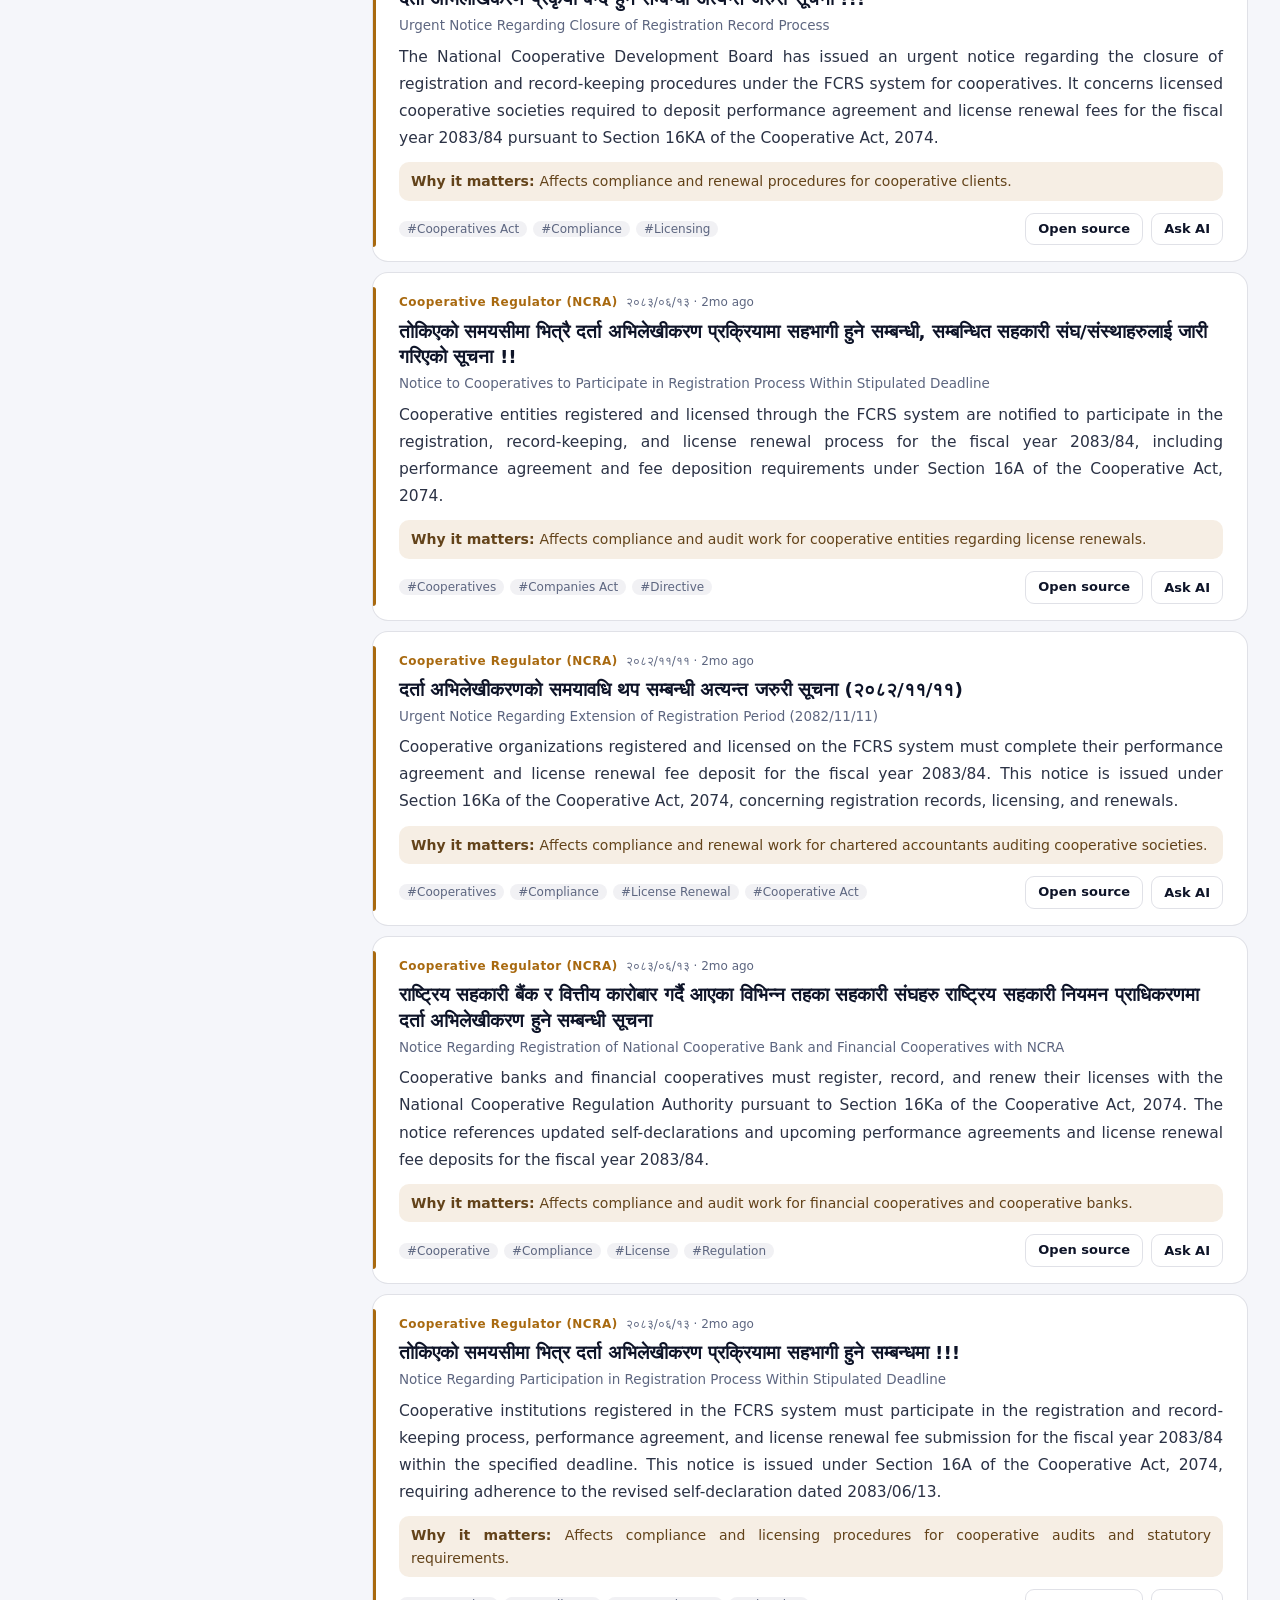
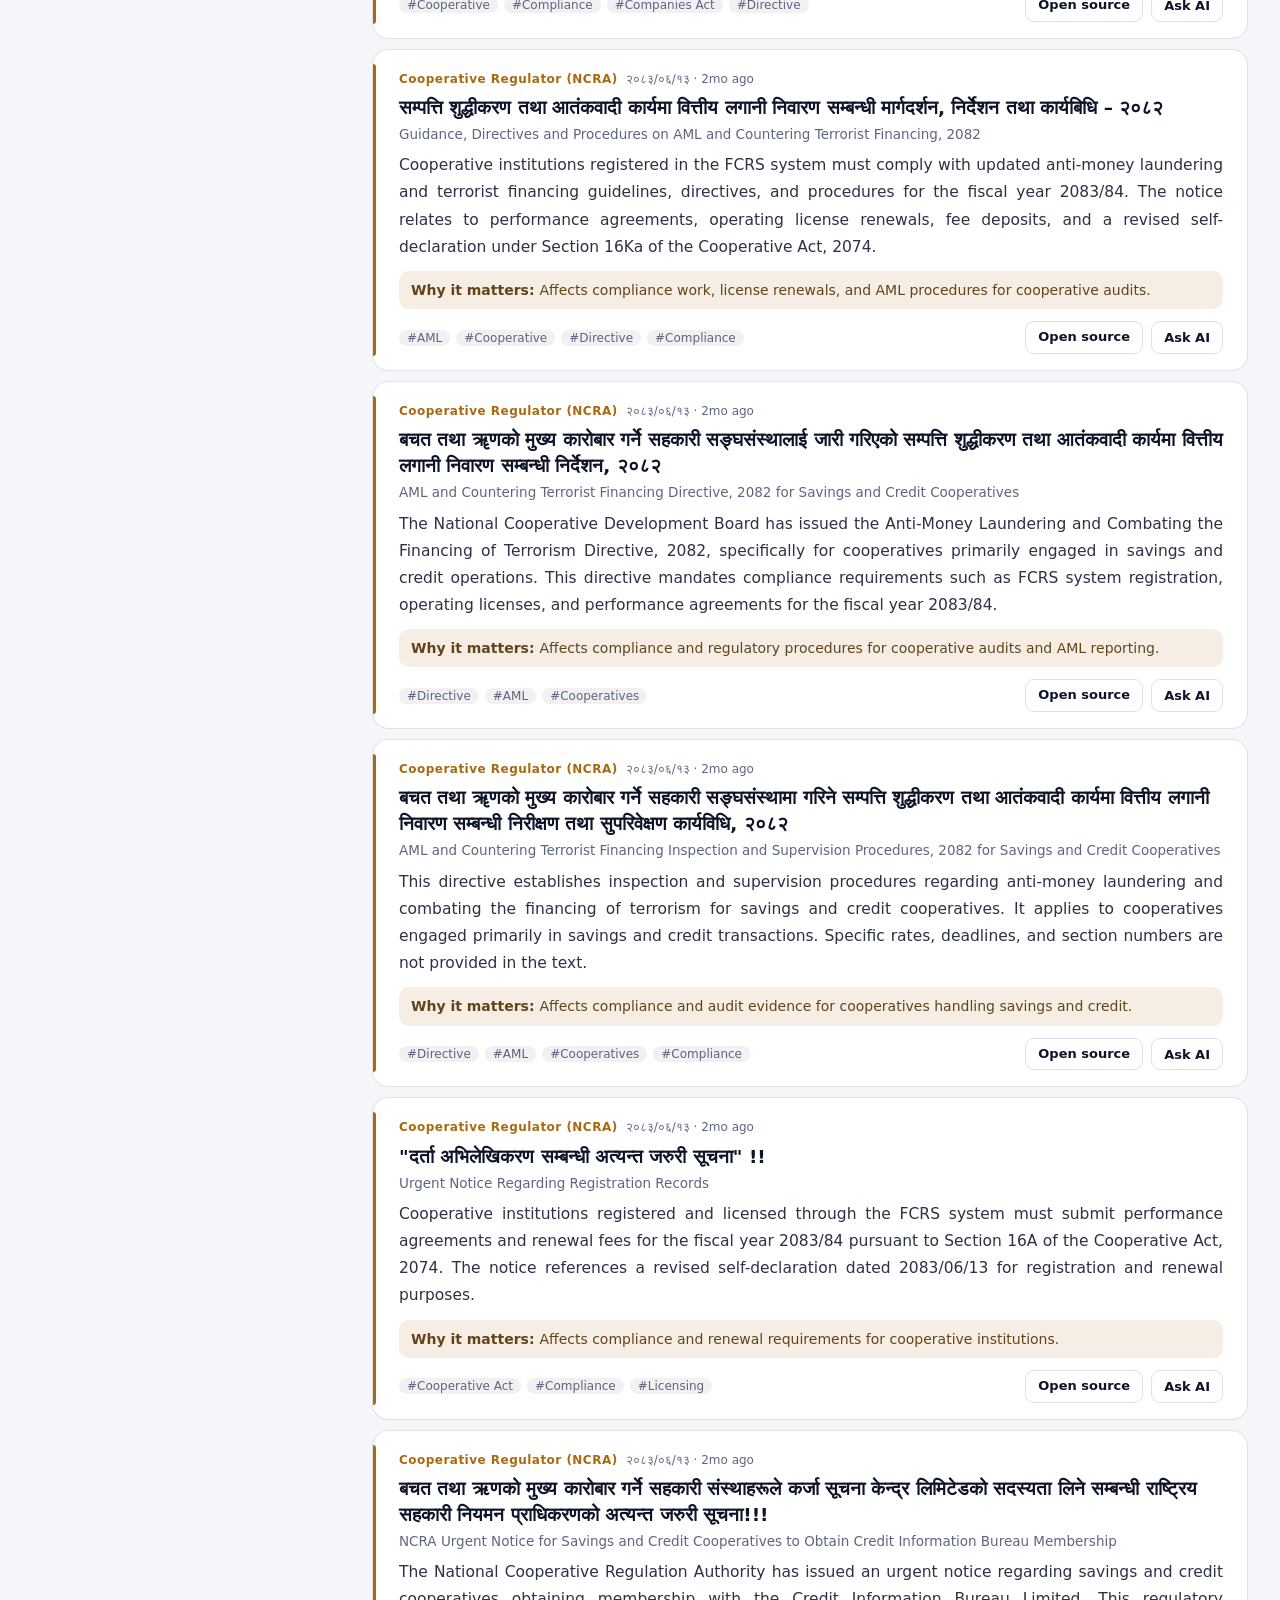
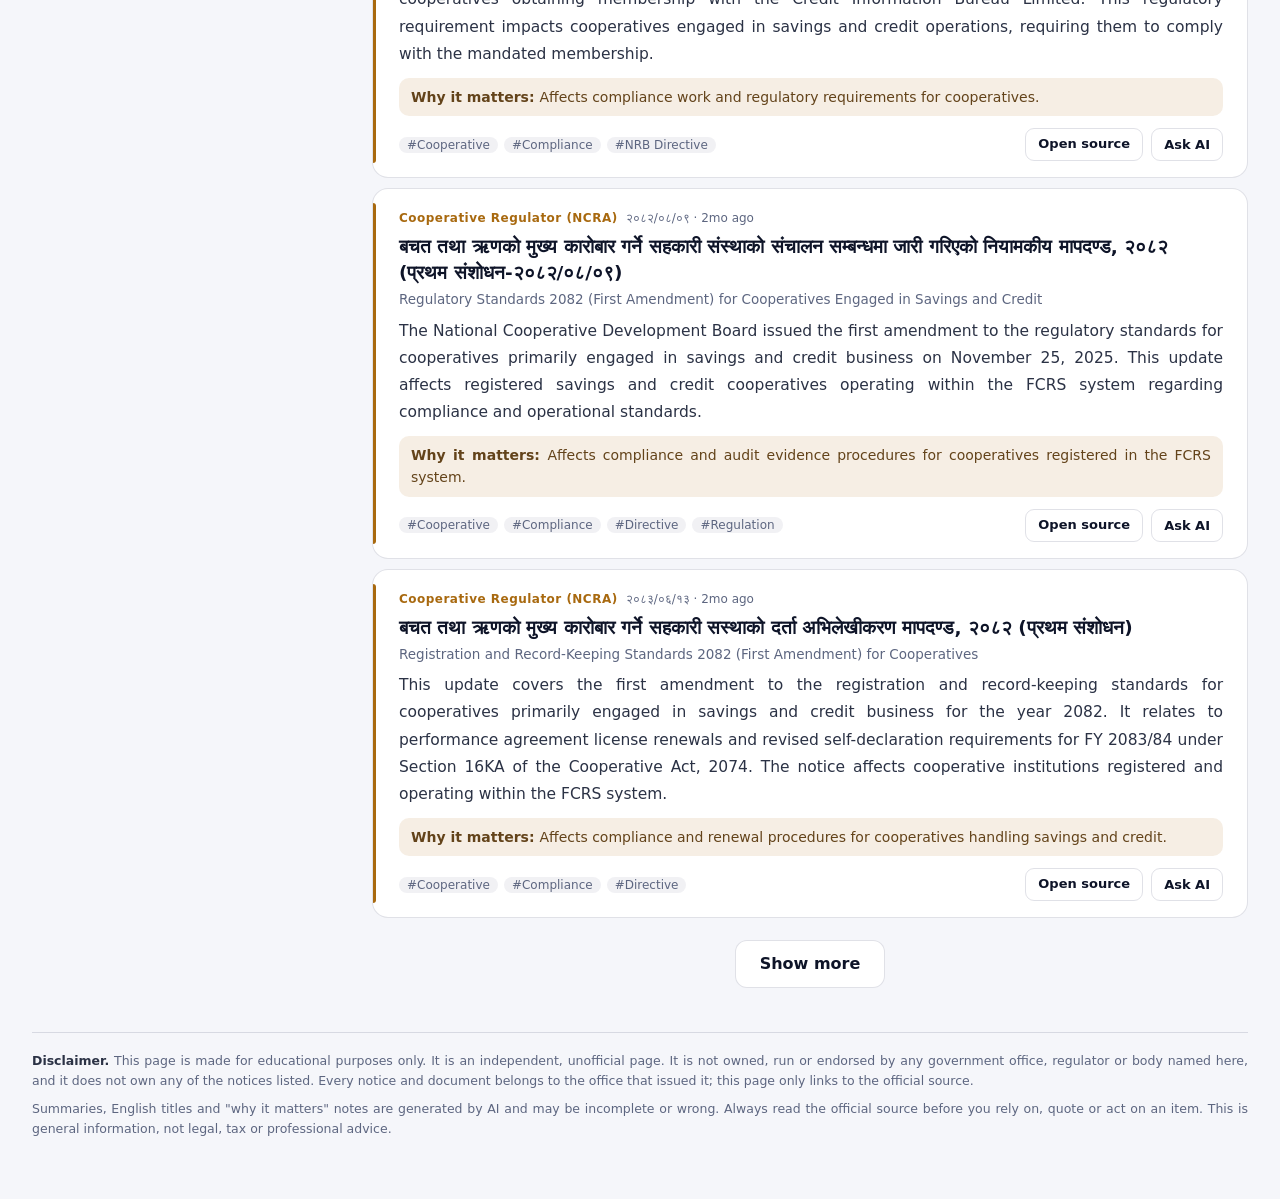
==== commit 3409f24d: "Add installable app support and phone layout fixes" ====
--- a/index.html
+++ b/index.html
@@ -2,13 +2,15 @@
 <html lang="en">
 <head>
 <meta charset="utf-8">
-<meta name="viewport" content="width=device-width, initial-scale=1">
+<meta name="viewport" content="width=device-width, initial-scale=1, viewport-fit=cover">
 <meta http-equiv="Content-Security-Policy" content="default-src 'self'; script-src 'self'; style-src 'self'; img-src 'self' data:; connect-src 'self' https://generativelanguage.googleapis.com https://api.groq.com https://openrouter.ai; base-uri 'none'; form-action 'none'; object-src 'none'">
 <title>Nepal Tax &amp; Law Updates</title>
 <meta name="description" content="Latest tax, law, company, banking and audit notices from Nepal's official sources, with a short plain-English summary of each.">
 <meta name="theme-color" content="#07040f">
 <meta name="referrer" content="no-referrer">
 <link rel="icon" href="favicon.svg" type="image/svg+xml">
+<link rel="manifest" href="manifest.webmanifest">
+<link rel="apple-touch-icon" href="icons/apple-touch-icon.png">
 <link rel="stylesheet" href="style.css">
 <script src="theme.js"></script>
 </head>
@@ -18,6 +20,7 @@
   <div class="wrap bar">
     <span class="brand">Nepal Updates</span>
     <div class="bar-r">
+    <button class="aibtn" id="installBtn" type="button" hidden>Install</button>
     <button class="aibtn" id="aiBtn" type="button" aria-haspopup="dialog">Ask AI<span id="aiDot" class="dot" hidden></span></button>
     <div class="seg" id="theme" role="group" aria-label="Theme">
       <button type="button" data-t="auto" title="Follow device">Auto</button><button type="button" data-t="light" title="Light">Light</button><button type="button" data-t="dark" title="Dark">Dark</button>
@@ -109,5 +112,6 @@
 
 <noscript><p class="wrap noscript">This page needs JavaScript to show the update list.</p></noscript>
 <script src="app.js" defer></script>
+<script src="pwa.js" defer></script>
 </body>
 </html>
--- a/style.css
+++ b/style.css
@@ -244,16 +244,30 @@
 
 /* ---- Source status page ---- */
 a.brand { text-decoration: none; }
-.health { display: grid; grid-template-columns: repeat(auto-fill, minmax(260px, 1fr)); gap: 12px; margin-top: 8px; }
-.hrow { padding: 14px 16px; border-radius: 14px; border: 1px solid var(--line); background: var(--card); border-left: 4px solid var(--tax); }
+.health { display: grid; grid-template-columns: repeat(auto-fill, minmax(270px, 1fr)); gap: 14px; margin-top: 4px; }
+.health .empty { grid-column: 1 / -1; }
+.health .sk { height: 170px; margin: 0; }
+.hrow {
+  --c: var(--accent); display: flex; flex-direction: column; padding: 16px 18px; border-radius: 14px;
+  border: 1px solid var(--line); background: var(--card); border-left: 4px solid var(--tax); transition: border-color .2s, background .2s;
+}
+.hrow:hover { background: var(--card-2); }
 .hrow.warn { border-left-color: var(--gold); }
 .hrow.bad { border-left-color: var(--bank); }
-.htop { display: flex; justify-content: space-between; align-items: center; gap: 8px; color: var(--white); }
+.htop { display: flex; justify-content: space-between; align-items: flex-start; gap: 10px; color: var(--white); }
+.hname { display: flex; flex-direction: column; gap: 3px; min-width: 0; }
+.hname b { line-height: 1.3; }
+.hcat { align-self: flex-start; font-size: 11px; font-weight: 700; letter-spacing: .05em; color: var(--c); }
+.hlink { margin-top: auto; padding-top: 12px; font-size: 13px; font-weight: 600; color: var(--accent); text-decoration: none; }
+.hlink:hover { text-decoration: underline; }
+.hfilter { margin: 4px 0 14px; }
+.ok-t { color: var(--tax); } .warn-t { color: var(--gold); } .bad-t { color: var(--bank); }
+.top .btn { font-size: 13px; }
 .hbadge { font-size: 11px; font-weight: 800; letter-spacing: .06em; text-transform: uppercase; padding: 2px 8px; border-radius: 6px; background: color-mix(in srgb, var(--tax) 18%, transparent); color: var(--tax); }
 .hbadge.warn { background: color-mix(in srgb, var(--gold) 18%, transparent); color: var(--gold); }
 .hbadge.bad { background: color-mix(in srgb, var(--bank) 18%, transparent); color: var(--bank); }
 .hnote { margin-top: 6px; font-size: 13px; color: var(--text); }
-.hgrid { display: grid; grid-template-columns: 1fr 1fr; gap: 8px 12px; margin-top: 10px; }
+.hgrid { display: grid; grid-template-columns: 1fr 1fr; gap: 10px 14px; margin-top: 12px; padding-top: 12px; border-top: 1px solid var(--line); }
 .hgrid dt { font-size: 11.5px; color: var(--dim); }
 .hgrid dd { font-size: 14px; color: var(--white); font-weight: 600; }
 
@@ -276,7 +290,7 @@
   .tabs { flex-direction: column; overflow: visible; gap: 4px; padding-top: 14px; }
   .tab { display: flex; justify-content: space-between; text-align: left; border-radius: 10px; }
   .chips { flex-wrap: wrap; overflow: visible; padding-top: 12px; }
-  .feed { max-width: 860px; }
+  .feed { min-width: 0; }  /* fills its column: right edge lines up with the stats box and header */
   .day:first-of-type { margin-top: 10px; }
   .card { padding: 20px 24px 16px 26px; }
   .title { font-size: 18.5px; }
@@ -295,3 +309,25 @@
   *, *::before, *::after { animation: none !important; transition: none !important; }
   html { scroll-behavior: auto; }
 }
+
+/* installed-app / phone polish */
+.top { padding-top: env(safe-area-inset-top); }
+body { padding-bottom: env(safe-area-inset-bottom); overscroll-behavior-y: none; -webkit-tap-highlight-color: transparent; }
+.aibtn[hidden] { display: none; }
+@media (max-width: 899px) {
+  .controls { position: static; background: none; padding: 4px 0 6px; }
+  .lede, .sum, .why, .orig, .ans, .foot p { text-align: left; hyphens: manual; }
+  .lede { font-size: 15px; line-height: 1.6; }
+  .stats { grid-template-columns: repeat(4, 1fr); }
+  .stat { padding: 10px 8px; }
+  .stat b { font-size: 19px; }
+  .stat small { font-size: 10.5px; }
+}
+@media (max-width: 560px) {
+  .bar { gap: 8px; }
+  .bar-r { gap: 6px; }
+  .brand { font-size: 15px; }
+  .hero { padding: 24px 0 8px; }
+  .aibtn { padding: 8px 10px; }
+  button, .seg button, .tabs button { min-height: 38px; }
+}
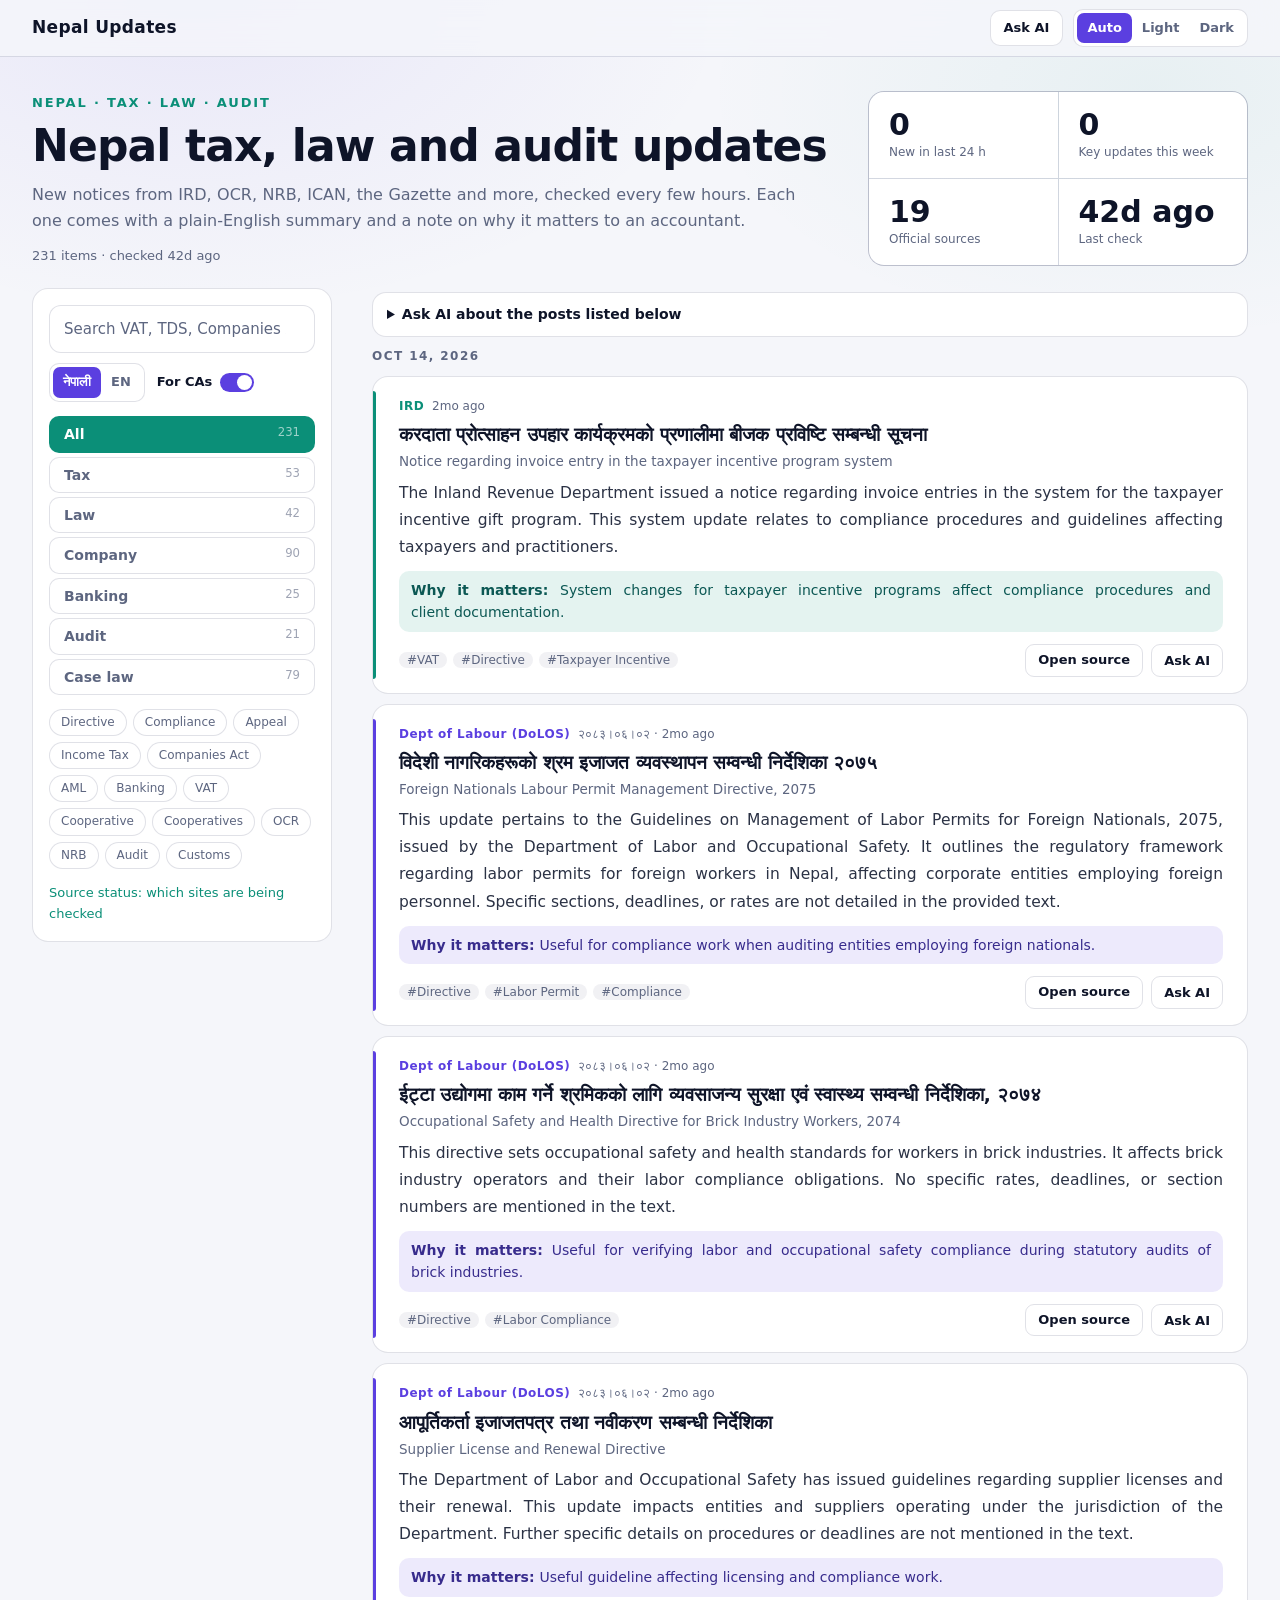
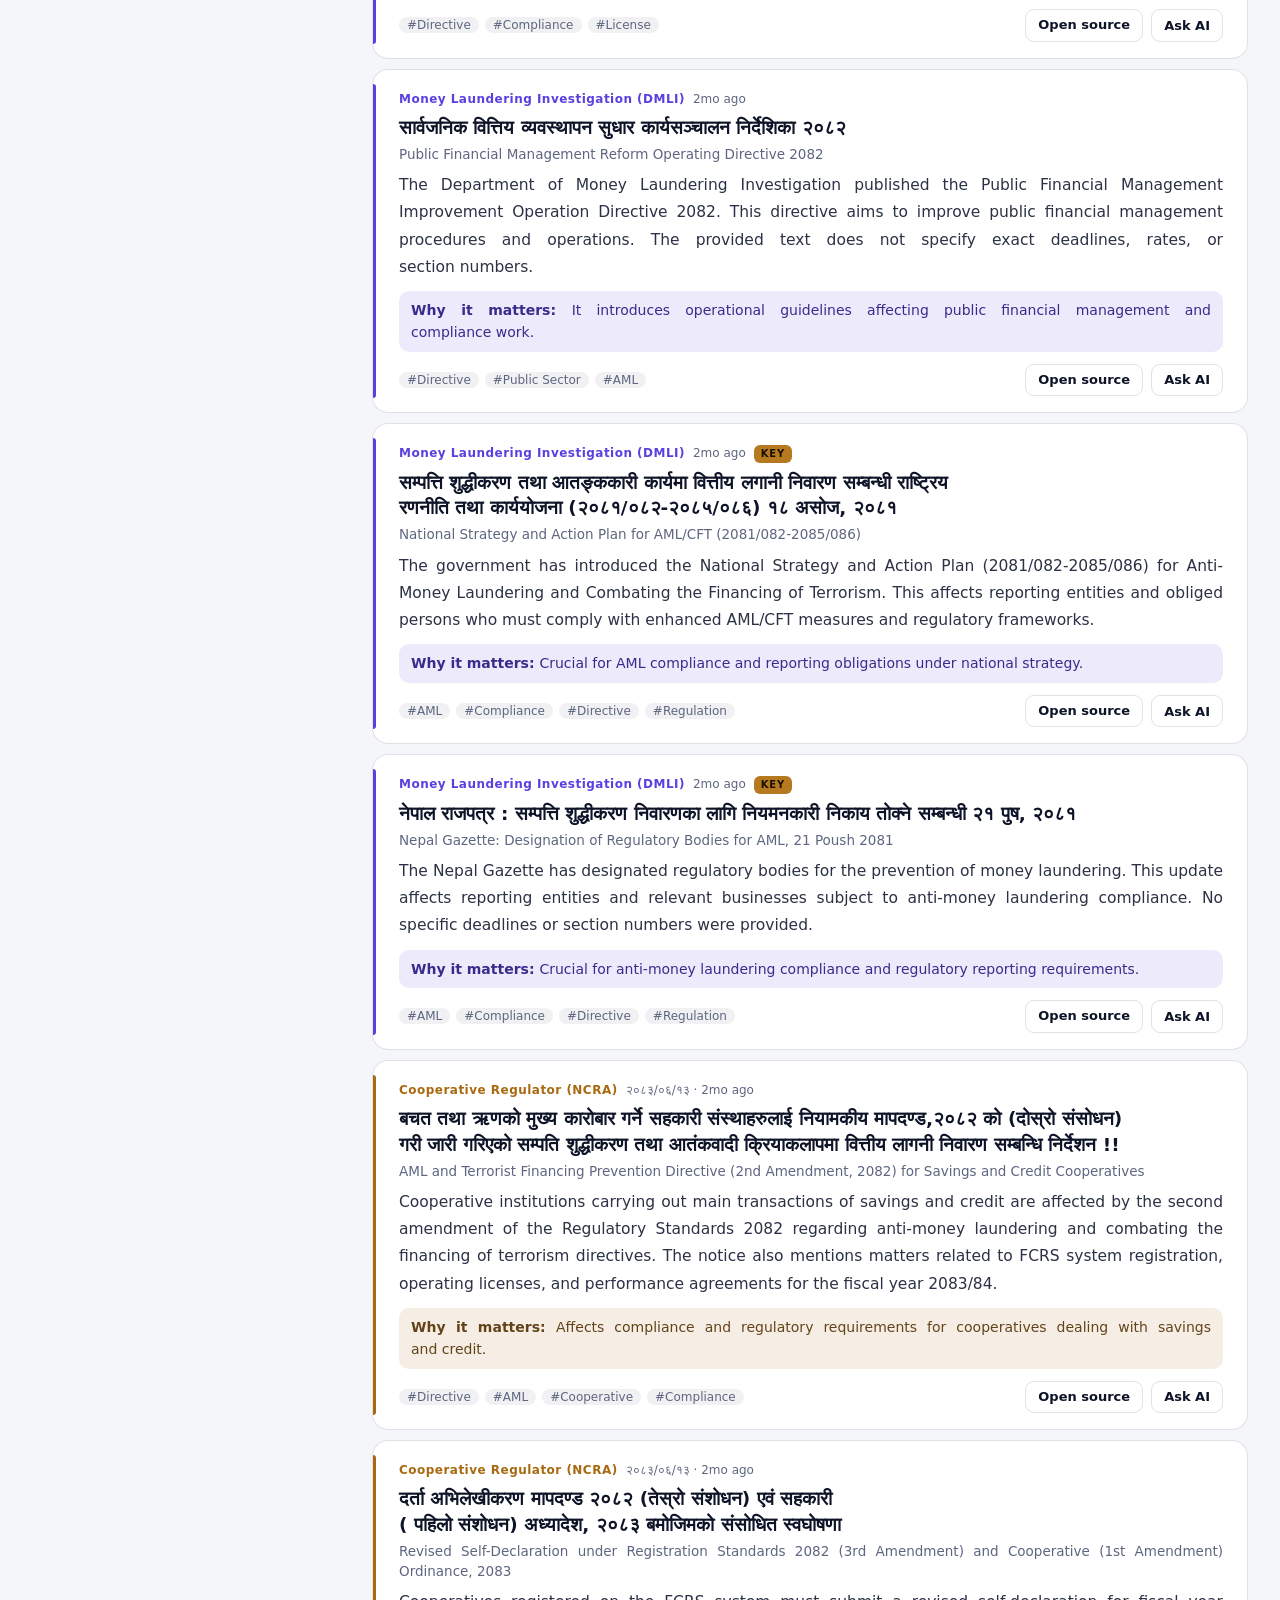
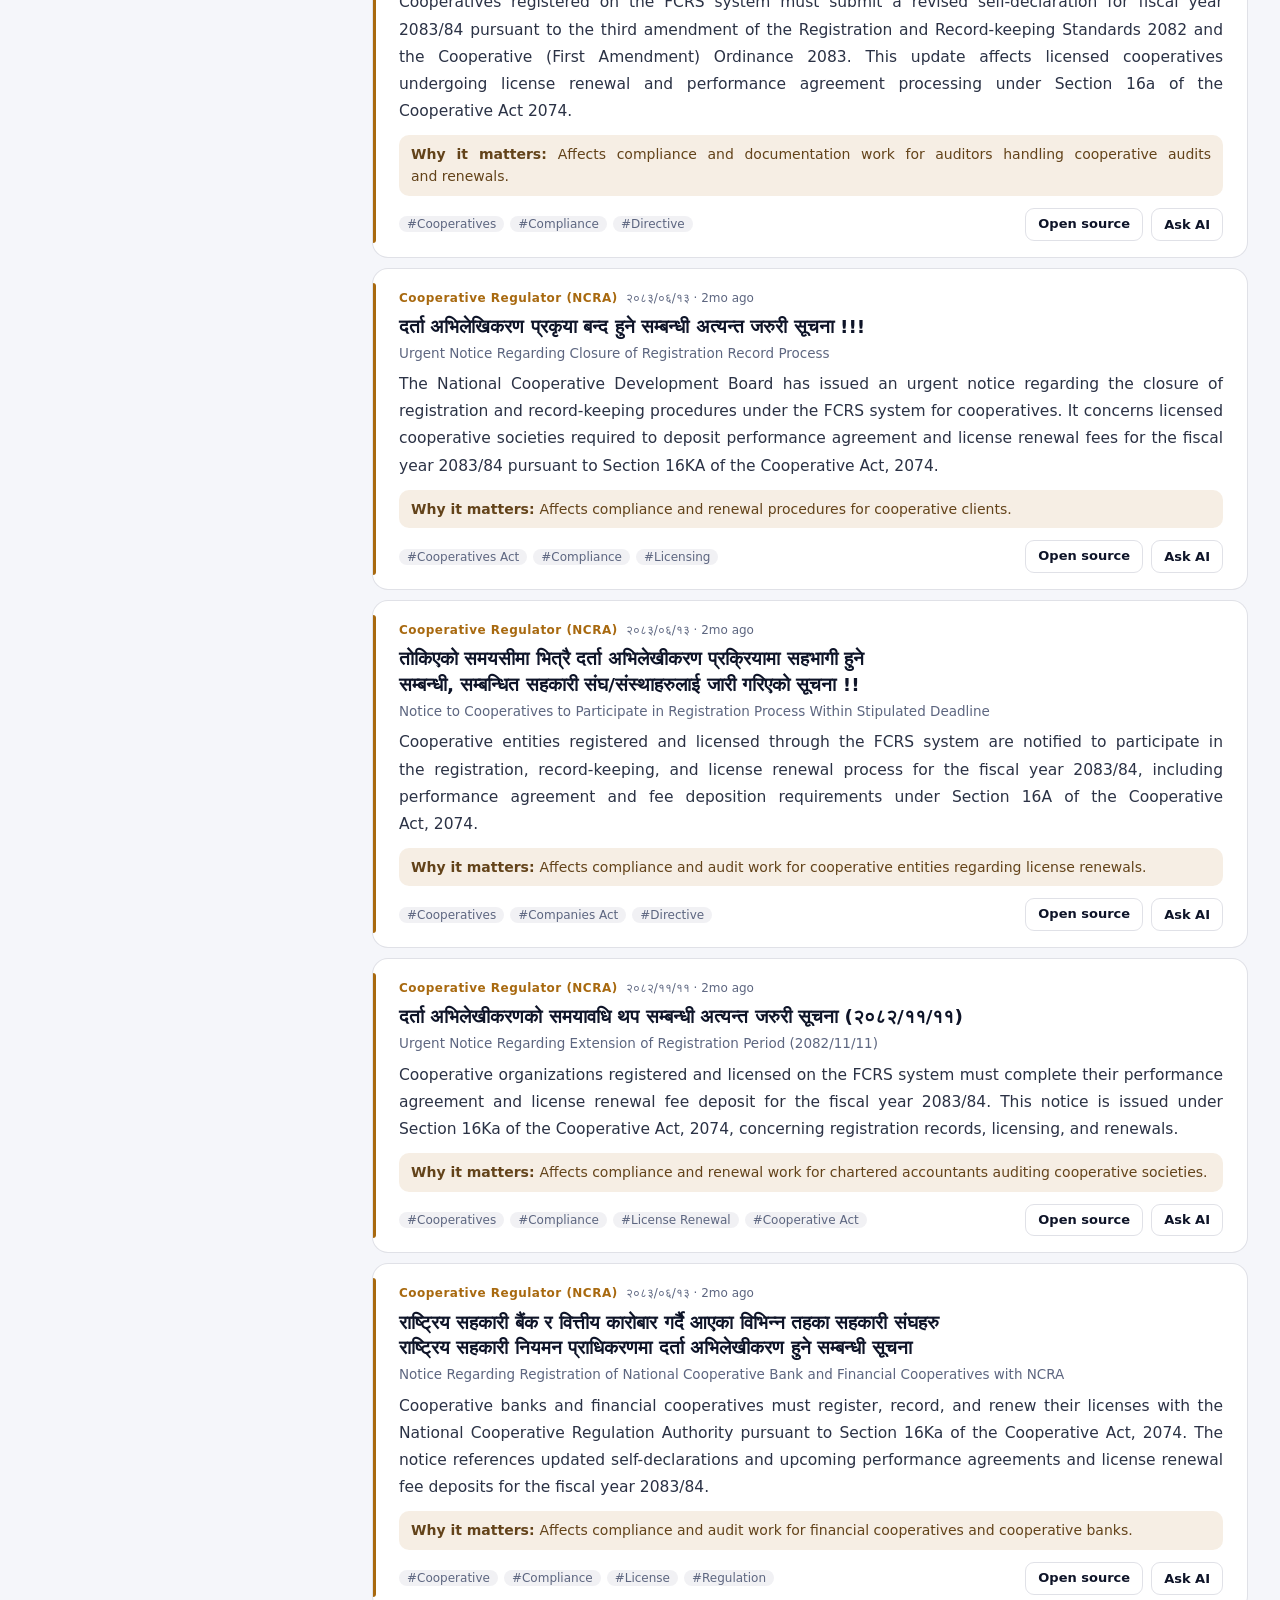
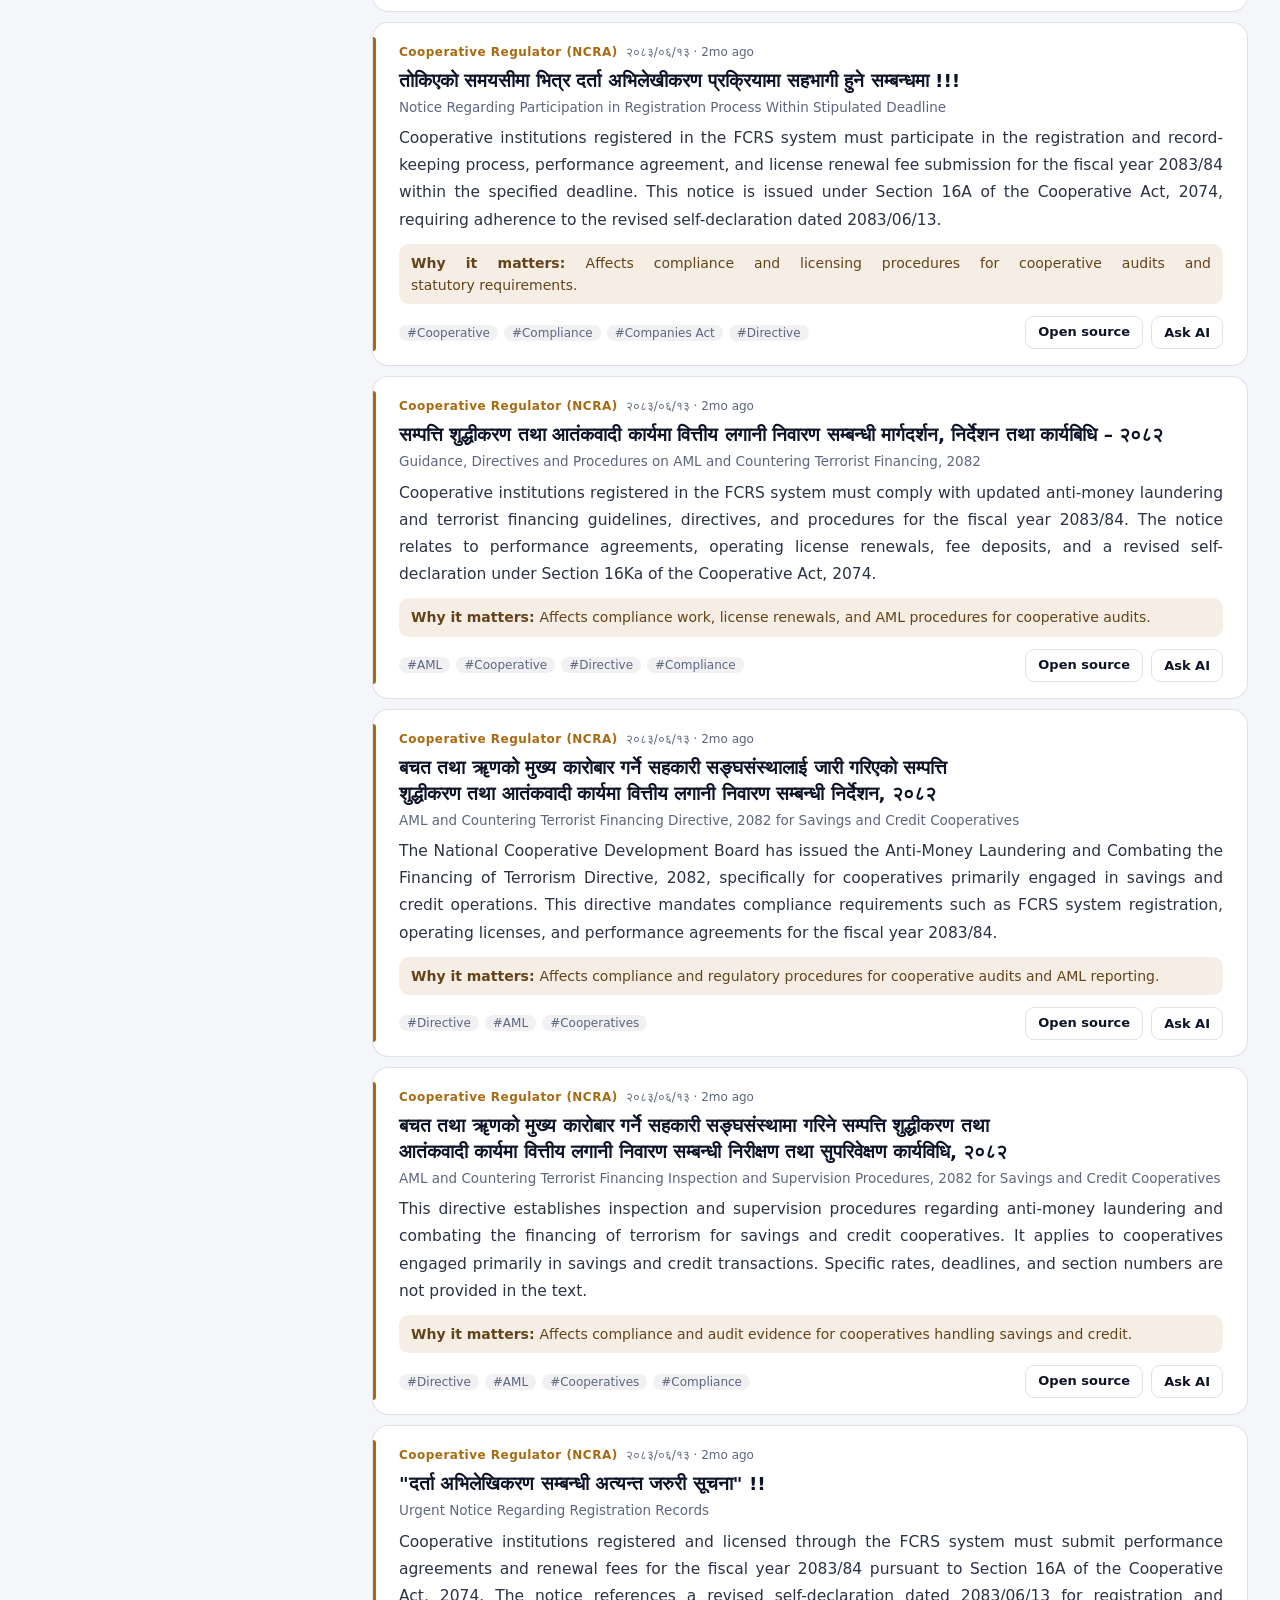
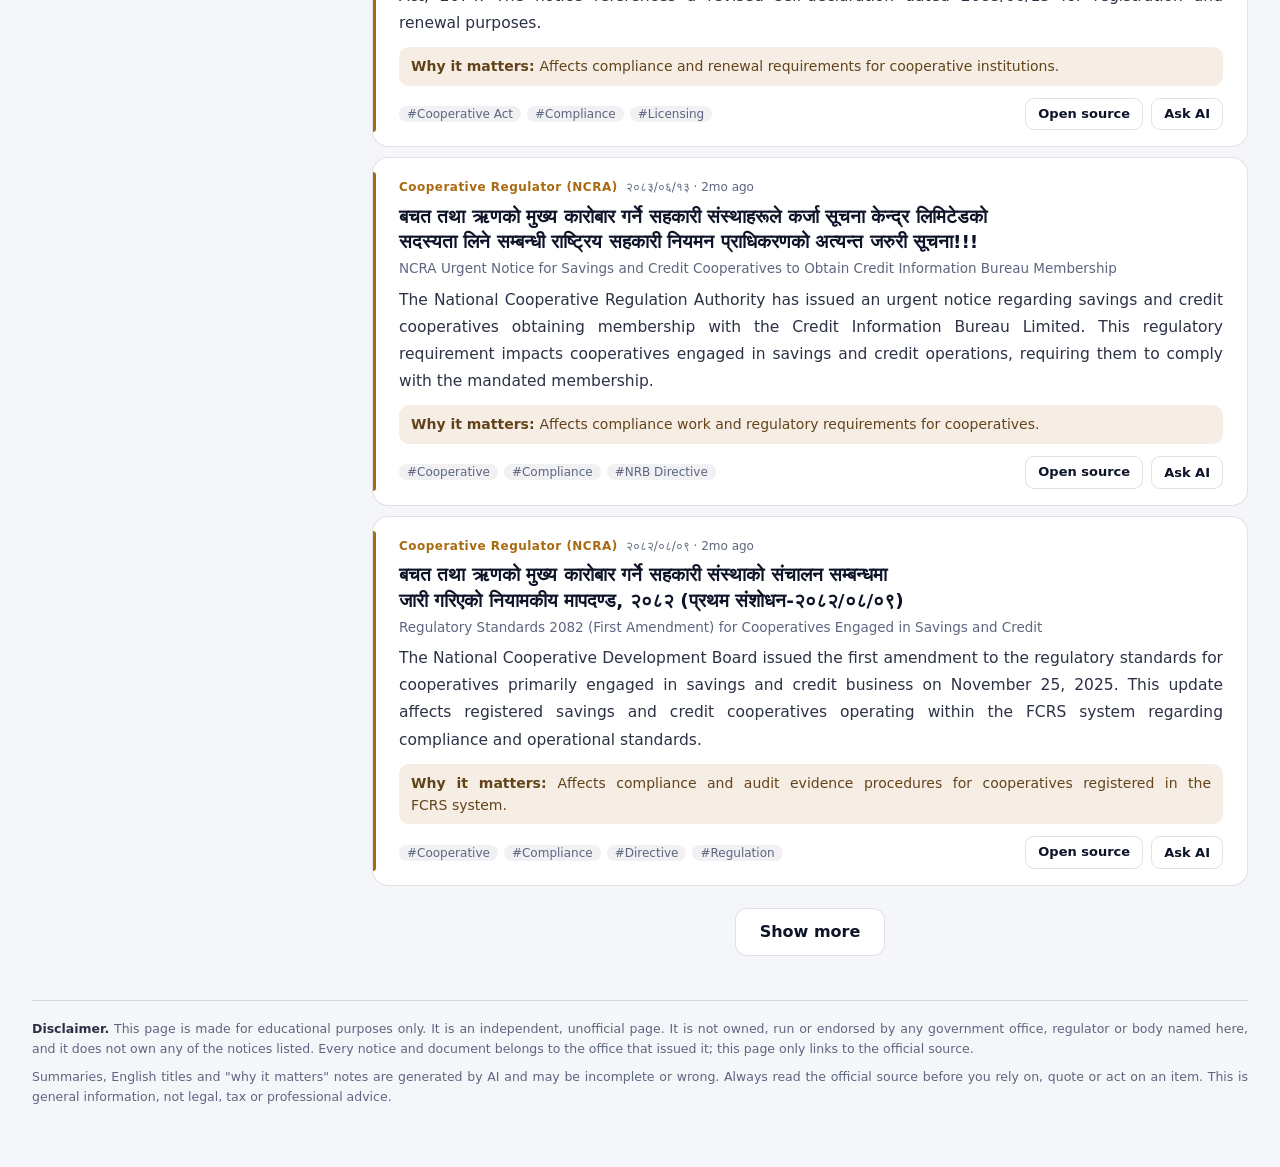
==== commit 53b648d9: "Sharper headline, share tags, skip link, scroll reveal, 404 page" ====
--- a/index.html
+++ b/index.html
@@ -4,8 +4,13 @@
 <meta charset="utf-8">
 <meta name="viewport" content="width=device-width, initial-scale=1, viewport-fit=cover">
 <meta http-equiv="Content-Security-Policy" content="default-src 'self'; script-src 'self'; style-src 'self'; img-src 'self' data:; connect-src 'self' https://generativelanguage.googleapis.com https://api.groq.com https://openrouter.ai; base-uri 'none'; form-action 'none'; object-src 'none'">
-<title>Nepal Tax &amp; Law Updates</title>
+<title>Nepal tax, law and audit updates</title>
 <meta name="description" content="Latest tax, law, company, banking and audit notices from Nepal's official sources, with a short plain-English summary of each.">
+<meta property="og:type" content="website">
+<meta property="og:title" content="Nepal tax, law and audit updates">
+<meta property="og:description" content="New notices from IRD, OCR, NRB, ICAN, the Gazette and more, each with a plain-English summary and why it matters to an accountant.">
+<meta property="og:image" content="https://anjan-nz.github.io/nepal-updates/icons/icon-512.png">
+<meta name="twitter:card" content="summary">
 <meta name="theme-color" content="#07040f">
 <meta name="referrer" content="no-referrer">
 <link rel="icon" href="favicon.svg" type="image/svg+xml">
@@ -15,6 +20,7 @@
 <script src="theme.js"></script>
 </head>
 <body>
+<a class="skip" href="#list">Skip to updates</a>
 <div class="bg" aria-hidden="true"></div>
 <header class="top">
   <div class="wrap bar">
@@ -60,8 +66,8 @@
   <section class="hero">
     <div class="hero-text">
       <p class="label">Nepal · Tax · Law · Audit</p>
-      <h1>Latest updates</h1>
-      <p class="lede">Notices, directives and rulings from official Nepali sources, checked every few hours. Each one comes with a short summary and a note on why it matters to an accountant.</p>
+      <h1>Nepal tax, law and audit updates</h1>
+      <p class="lede">New notices from IRD, OCR, NRB, ICAN, the Gazette and more, checked every few hours. Each one comes with a plain-English summary and a note on why it matters to an accountant.</p>
       <p class="meta" id="meta" aria-live="polite"></p>
     </div>
     <a class="stats" id="stats" href="status.html" aria-label="Feed numbers; open source status" hidden>
--- a/style.css
+++ b/style.css
@@ -331,3 +331,18 @@
   .aibtn { padding: 8px 10px; }
   button, .seg button, .tabs button { min-height: 38px; }
 }
+
+/* ---- Polish layer: easing, scroll reveal, press feedback, skip link ---- */
+:root { --ease: cubic-bezier(0.32, 0.72, 0, 1); }
+h1, .title { text-wrap: balance; }
+.lede, .sum, .why, .orig { text-wrap: pretty; }
+.card, .tab, .chip, .btn, .aibtn, #more, .seg button, .stats .stat { transition-timing-function: var(--ease); }
+.card { transition-duration: .35s; }
+.card:hover { transform: translateY(-2px); }
+.tab:active, .chip:active, .btn:active, .aibtn:active, #more:active, .seg button:active, .t:active { transform: scale(.98); }
+.skip { position: absolute; left: 16px; top: -48px; z-index: 10; padding: 8px 14px; border-radius: 10px; background: var(--accent-2); color: #fff; font-weight: 650; text-decoration: none; transition: top .2s var(--ease); }
+.skip:focus { top: 8px; }
+@supports (animation-timeline: view()) {
+  @keyframes rise { from { opacity: 0; transform: translateY(18px); } to { opacity: 1; transform: none; } }
+  .card { animation: rise linear both; animation-timeline: view(); animation-range: entry 0% entry 40%; }
+}
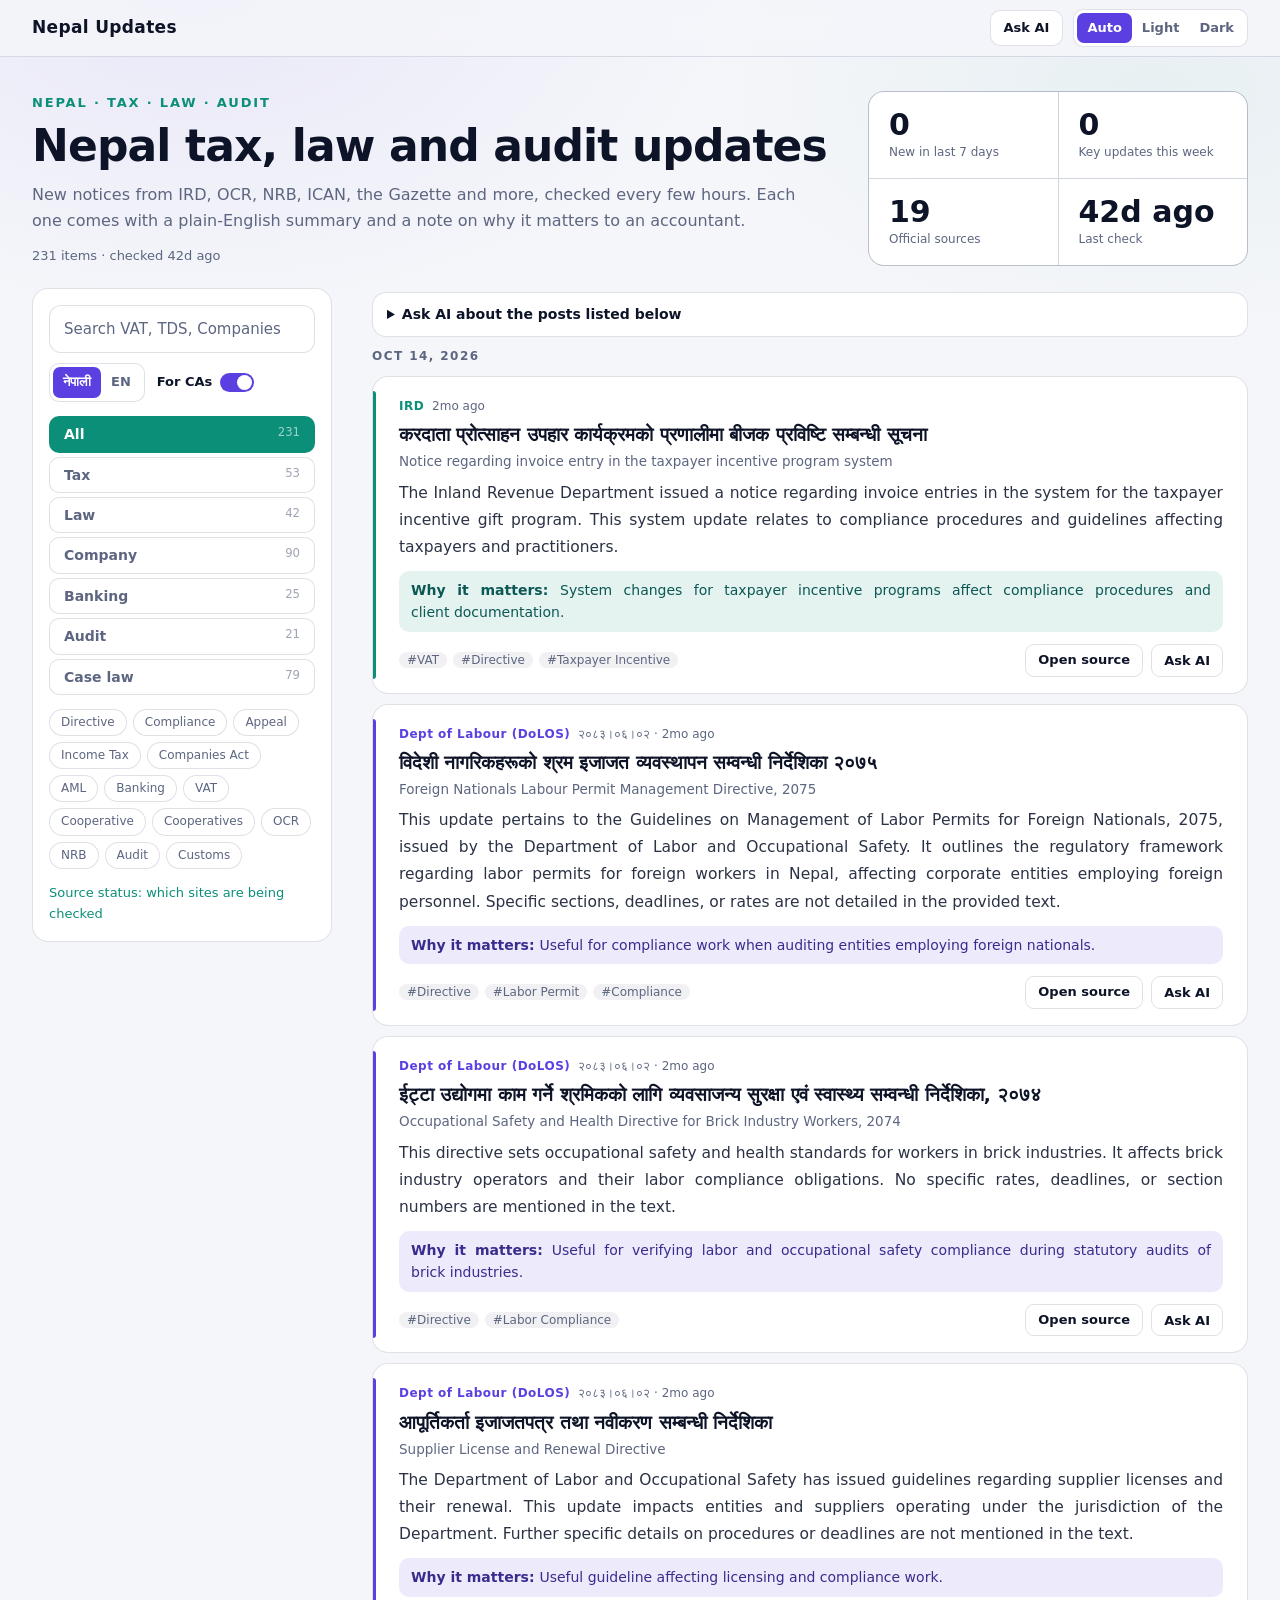
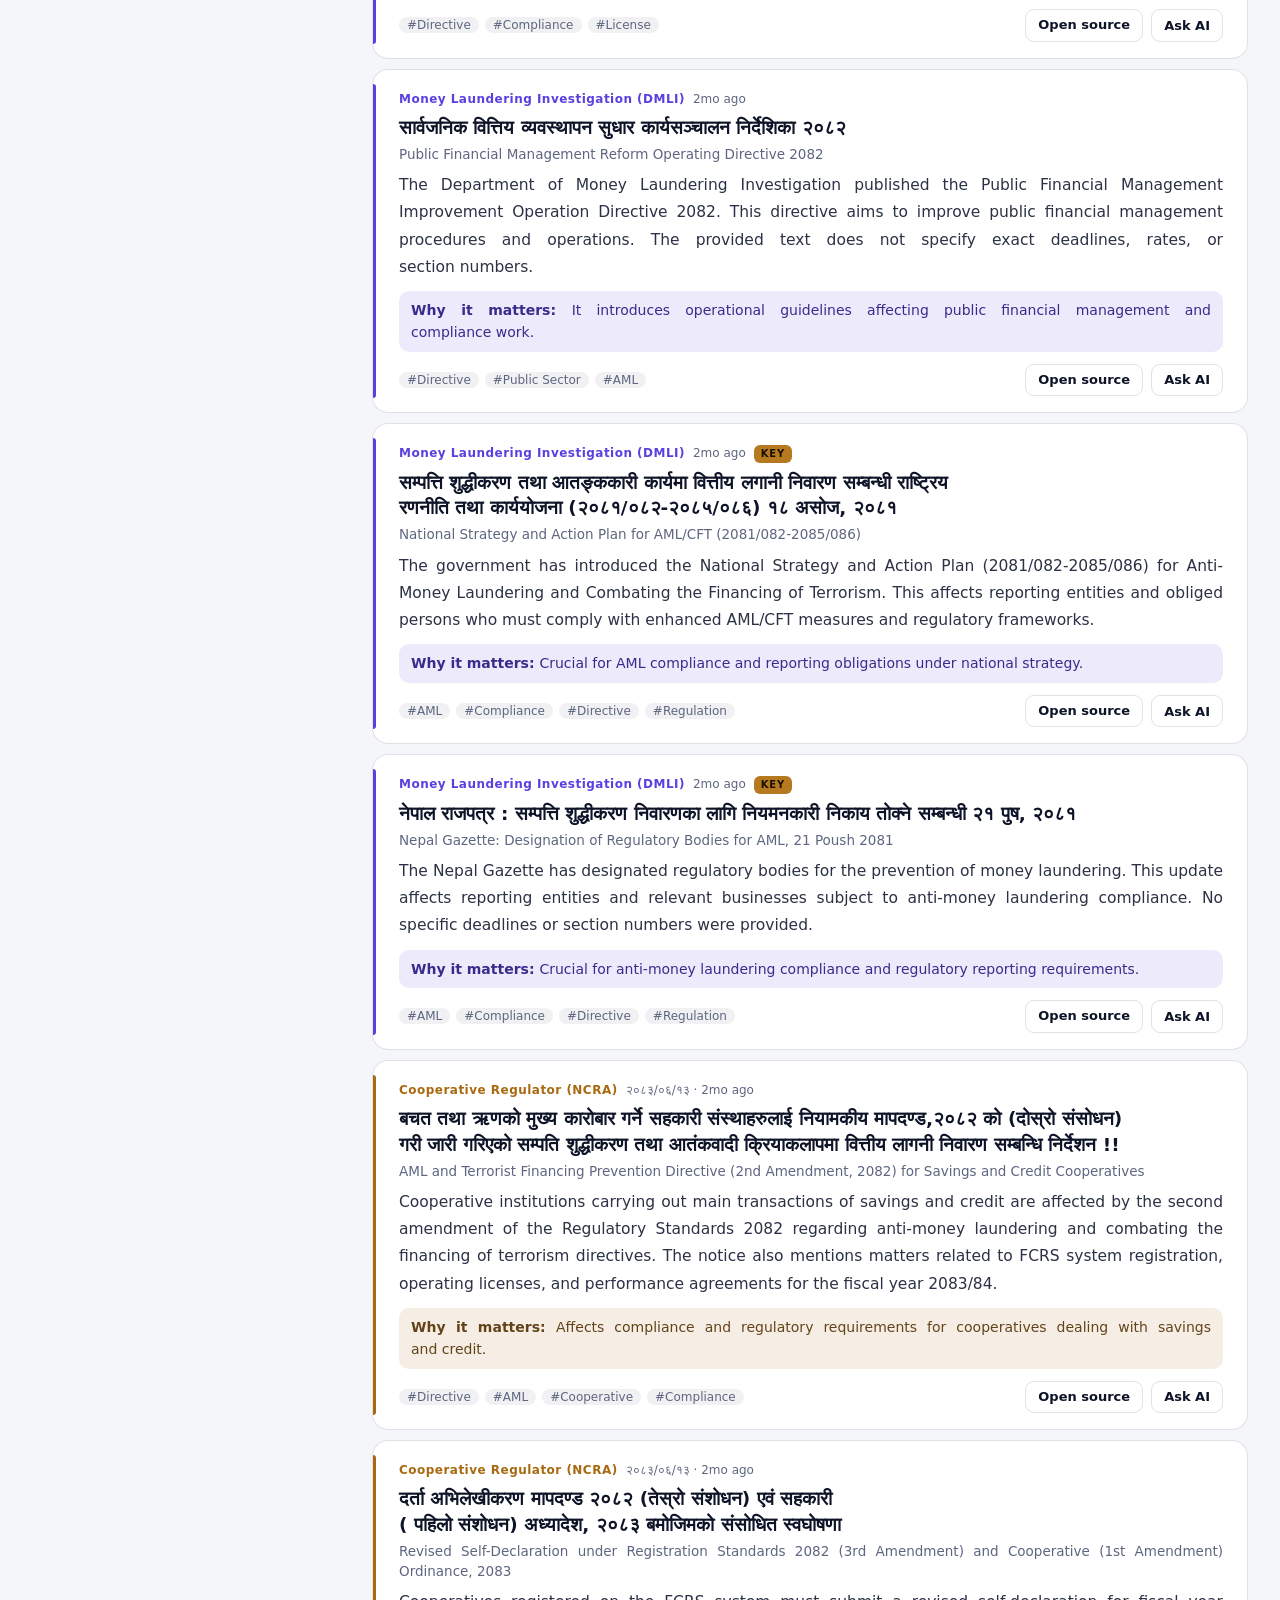
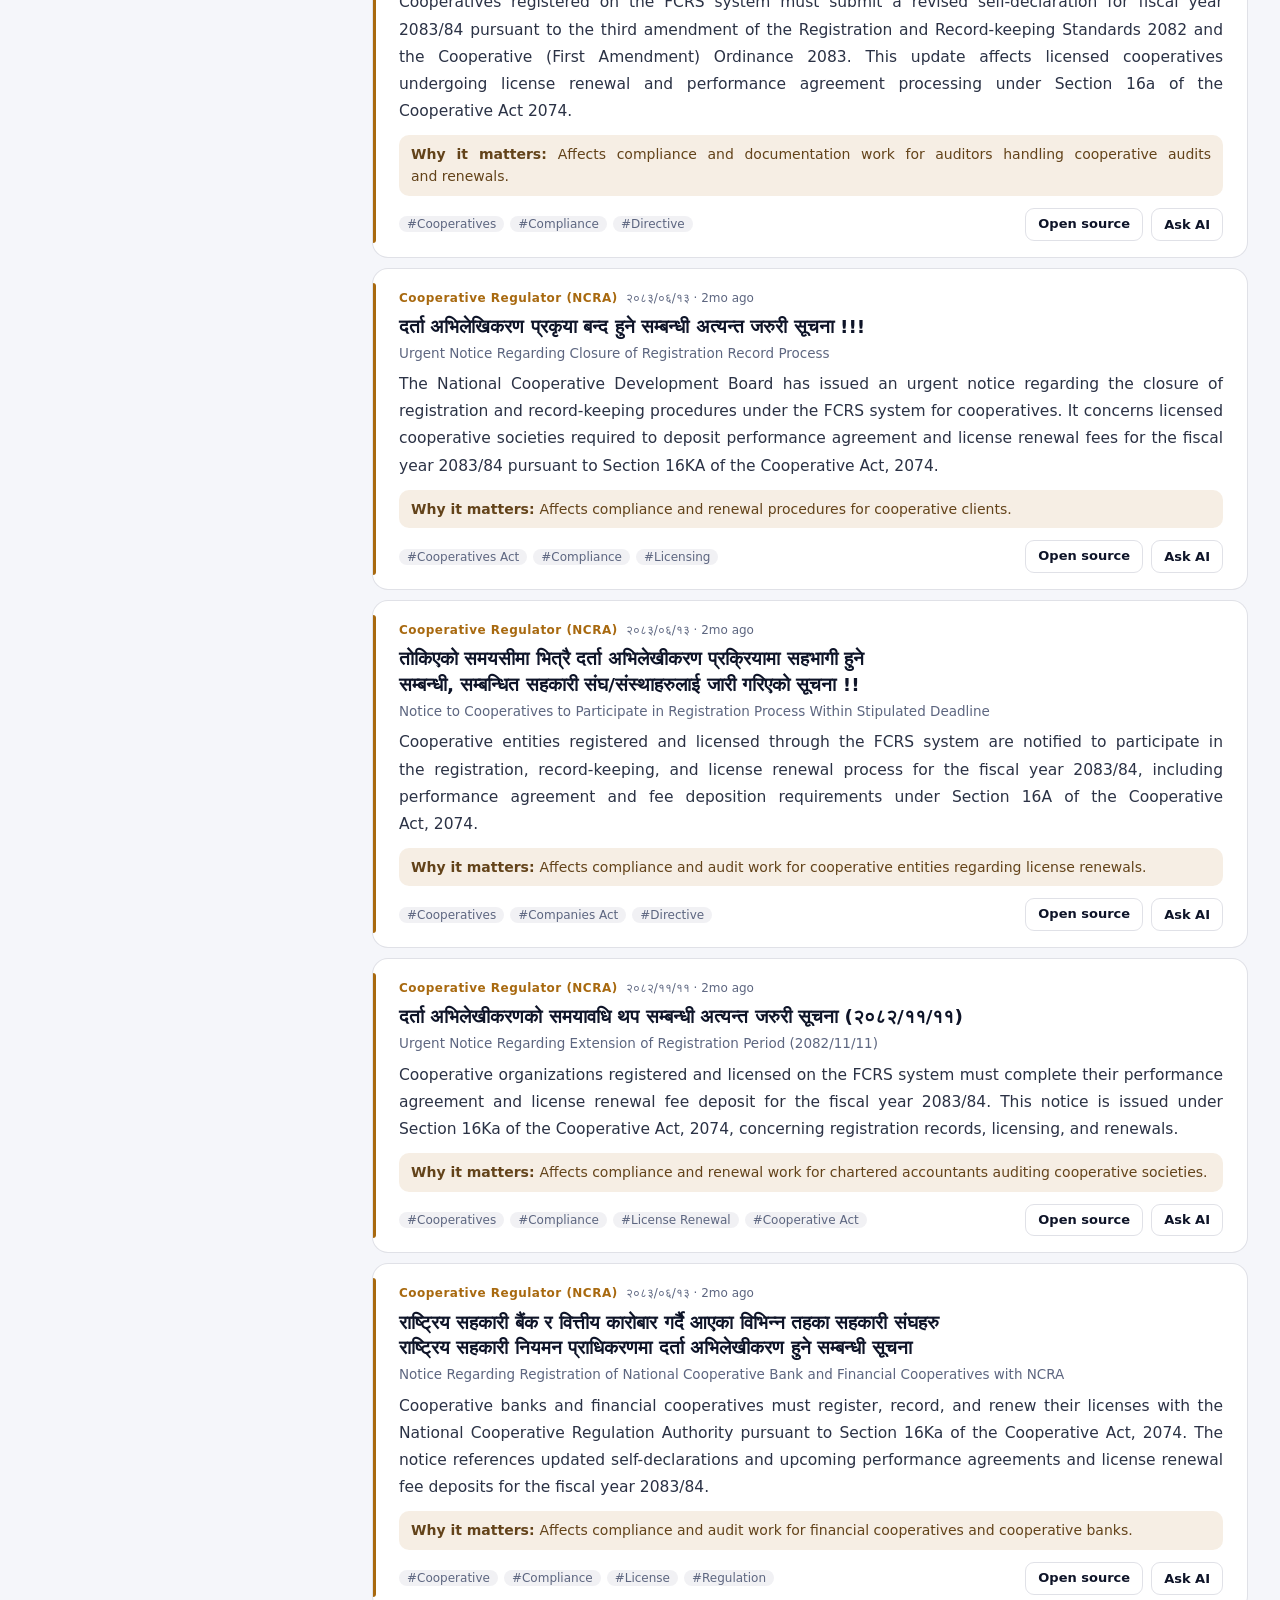
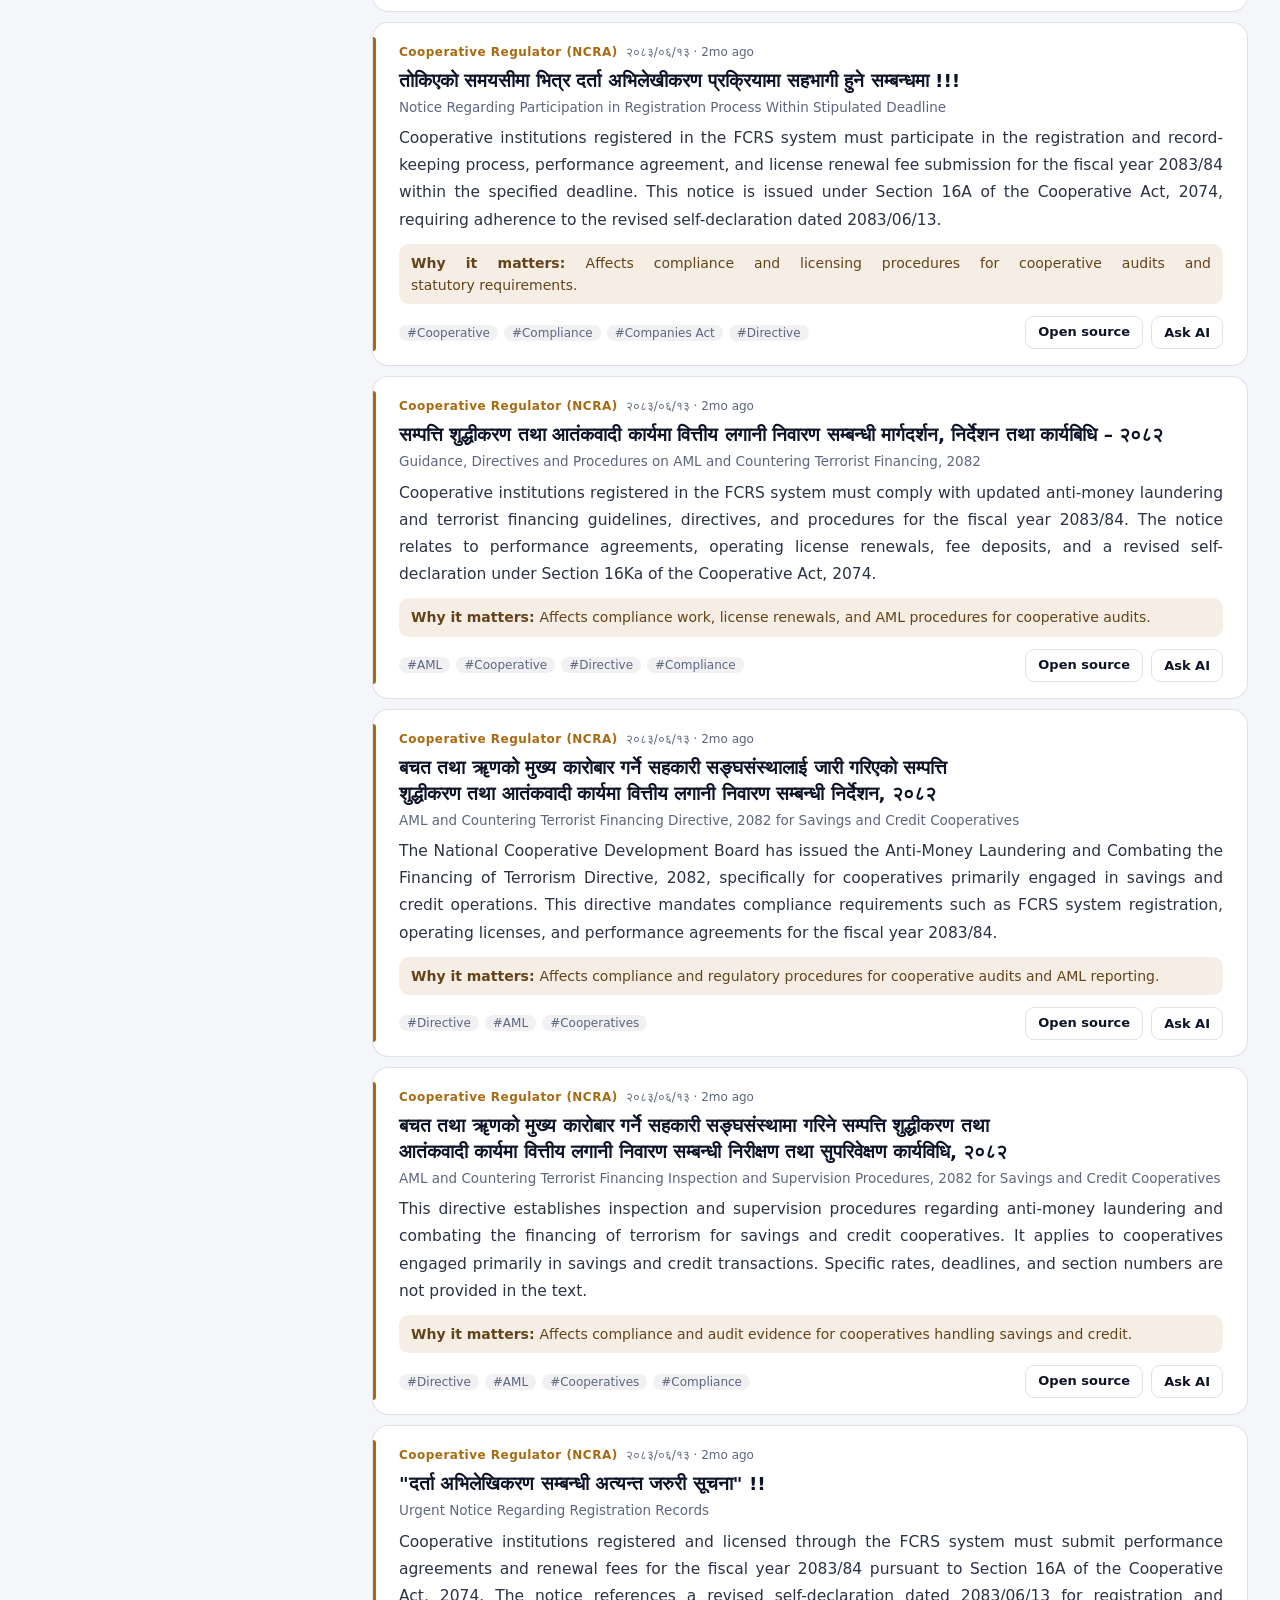
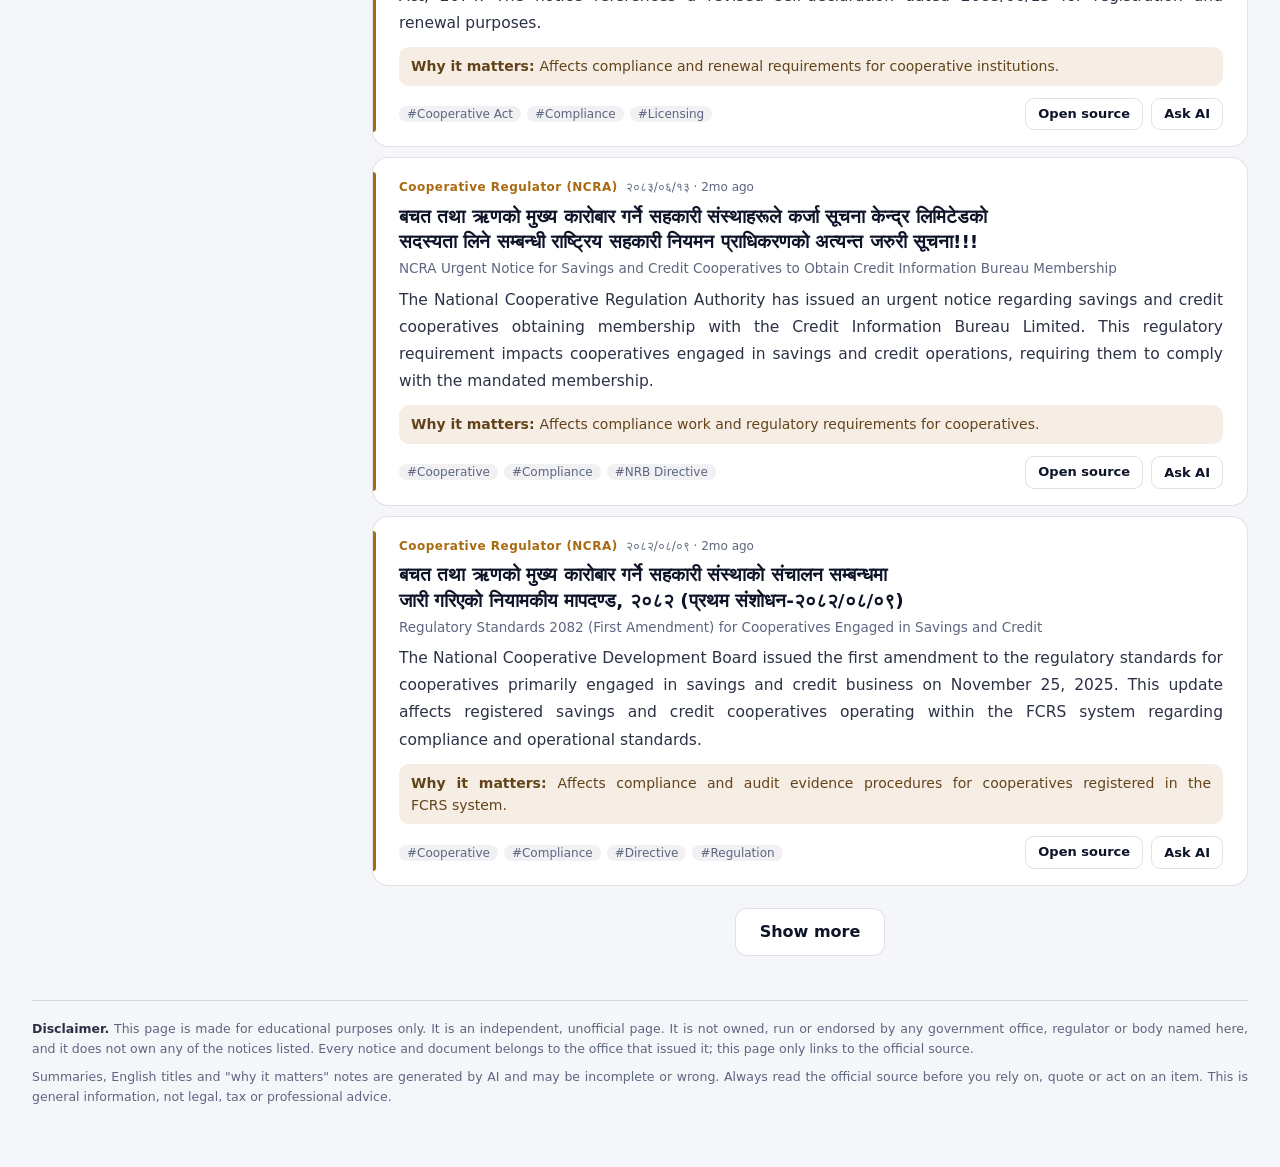
==== commit a88fc94f: "Show new items from the last 7 days" ====
--- a/index.html
+++ b/index.html
@@ -71,7 +71,7 @@
       <p class="meta" id="meta" aria-live="polite"></p>
     </div>
     <a class="stats" id="stats" href="status.html" aria-label="Feed numbers; open source status" hidden>
-      <span class="stat"><b id="stNew">–</b><small>New in last 24 h</small></span>
+      <span class="stat"><b id="stNew">–</b><small>New in last 7 days</small></span>
       <span class="stat"><b id="stKey">–</b><small>Key updates this week</small></span>
       <span class="stat"><b id="stSrc">–</b><small>Official sources</small></span>
       <span class="stat"><b id="stChk">–</b><small>Last check</small></span>
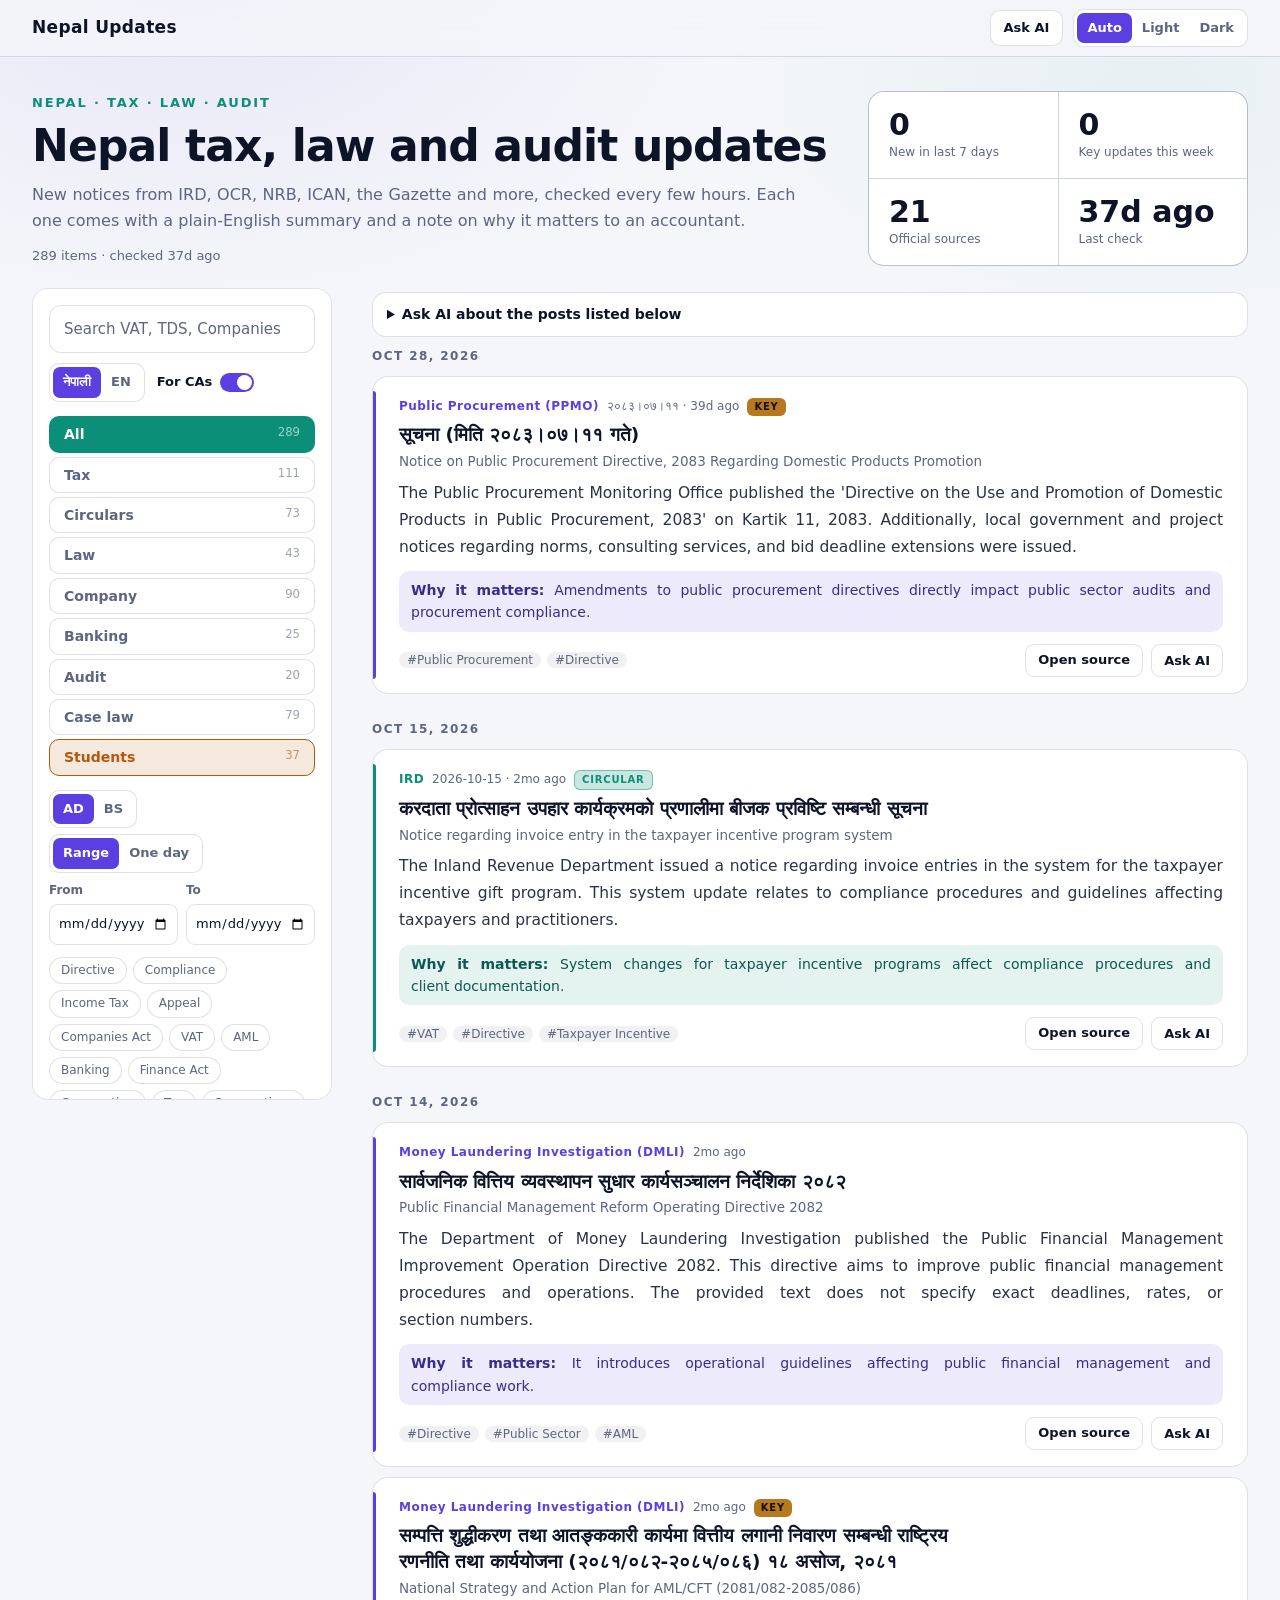
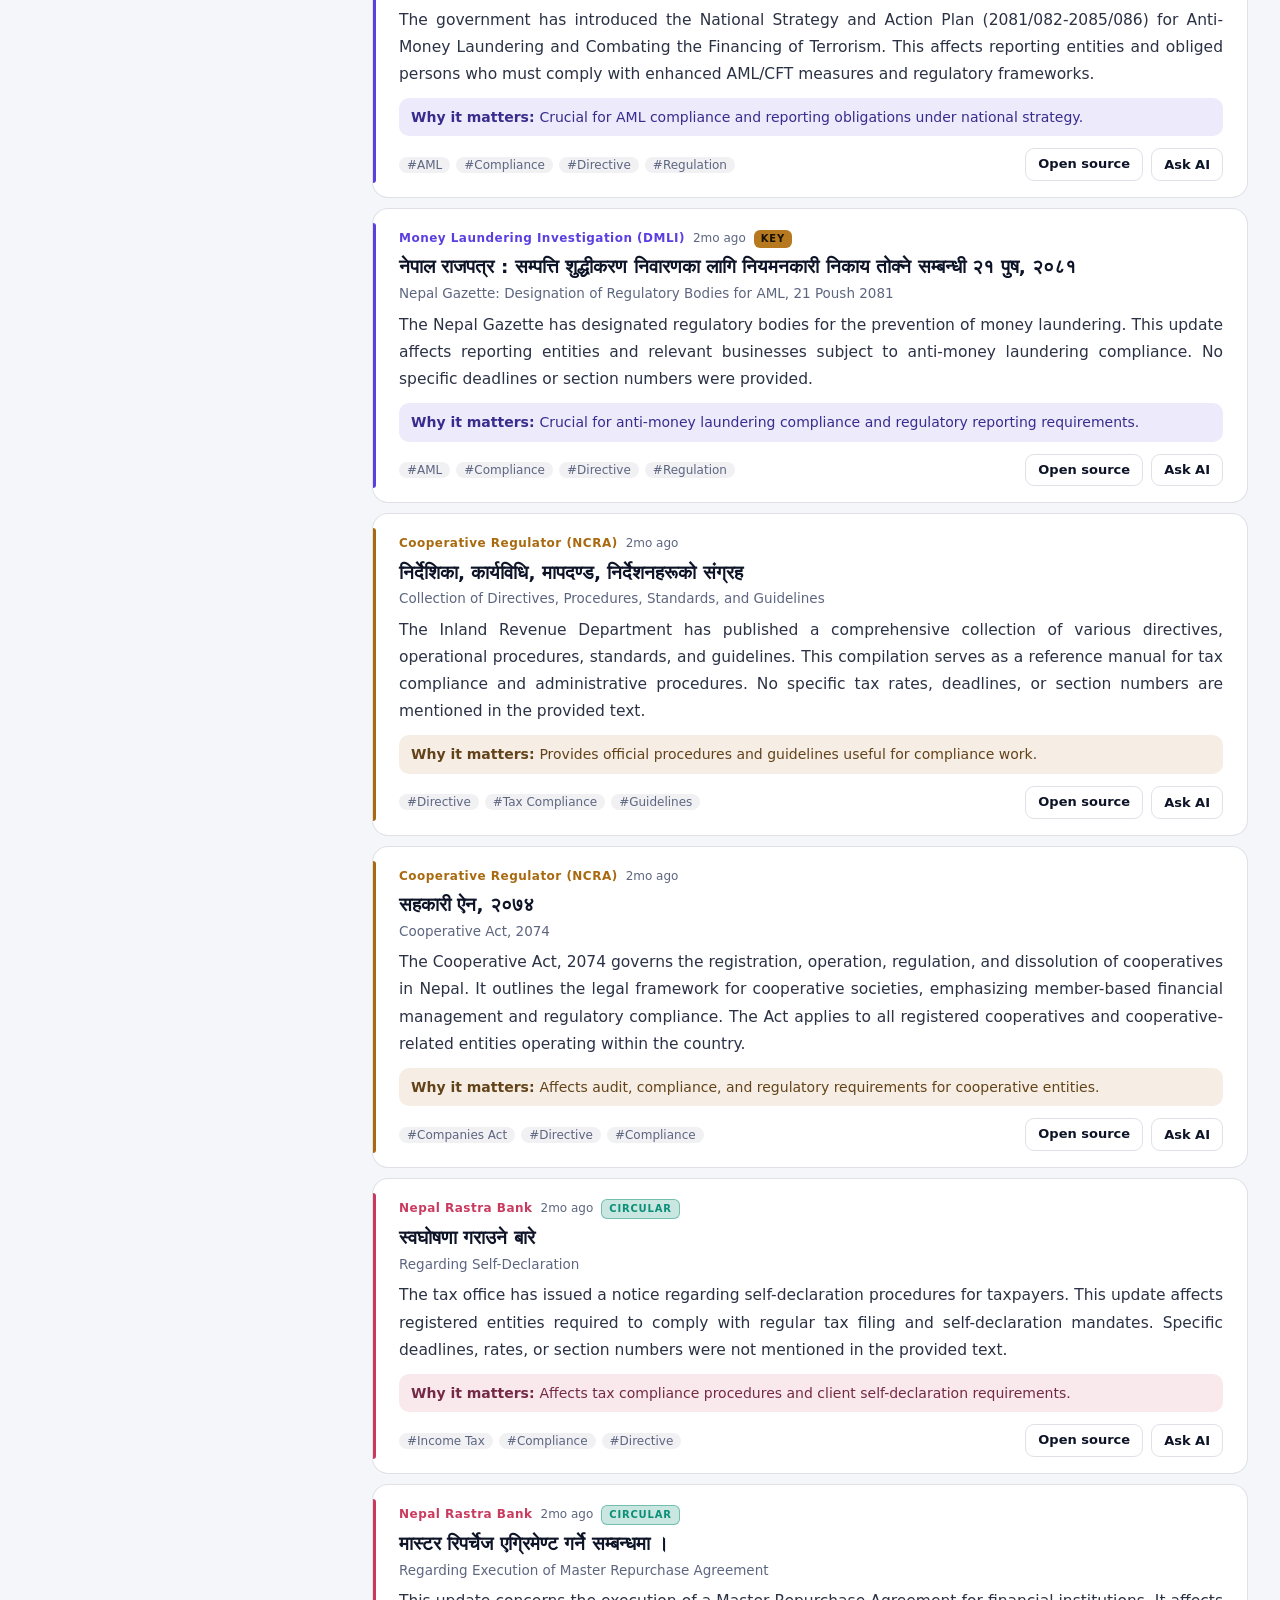
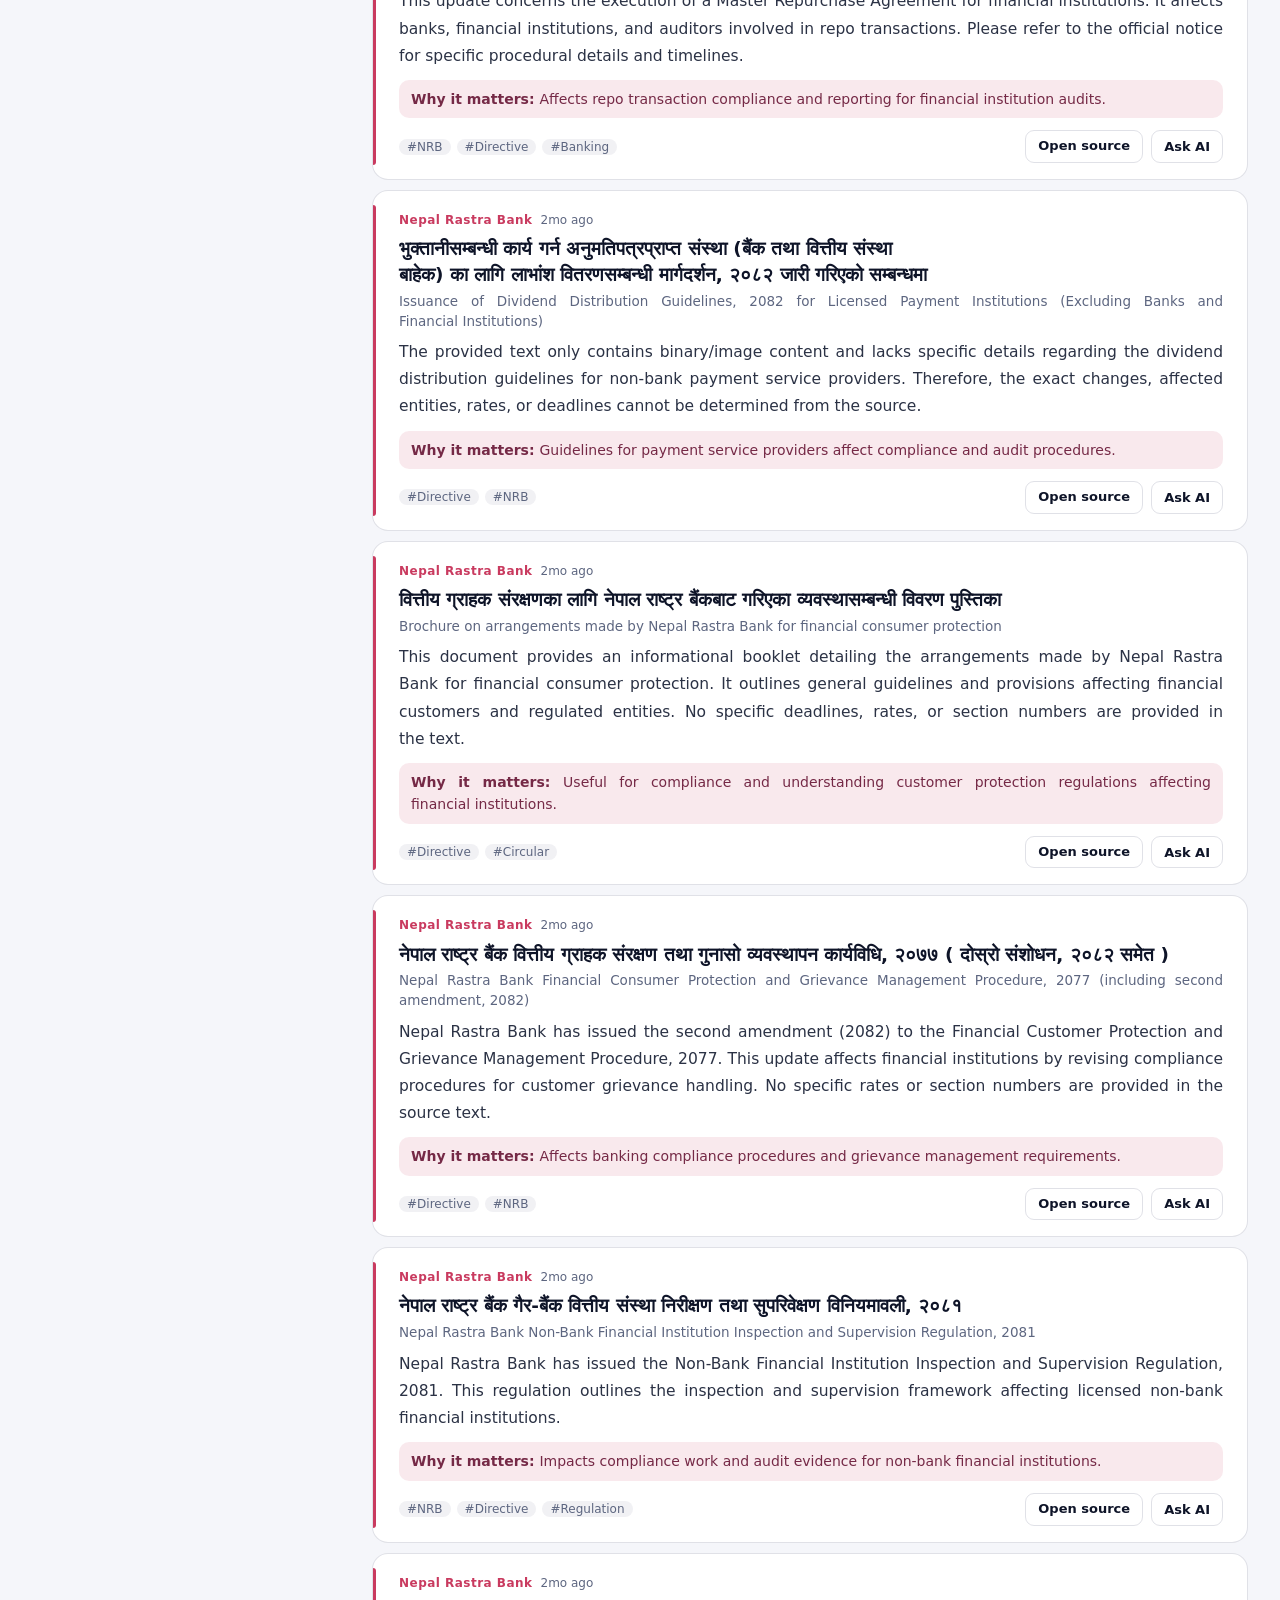
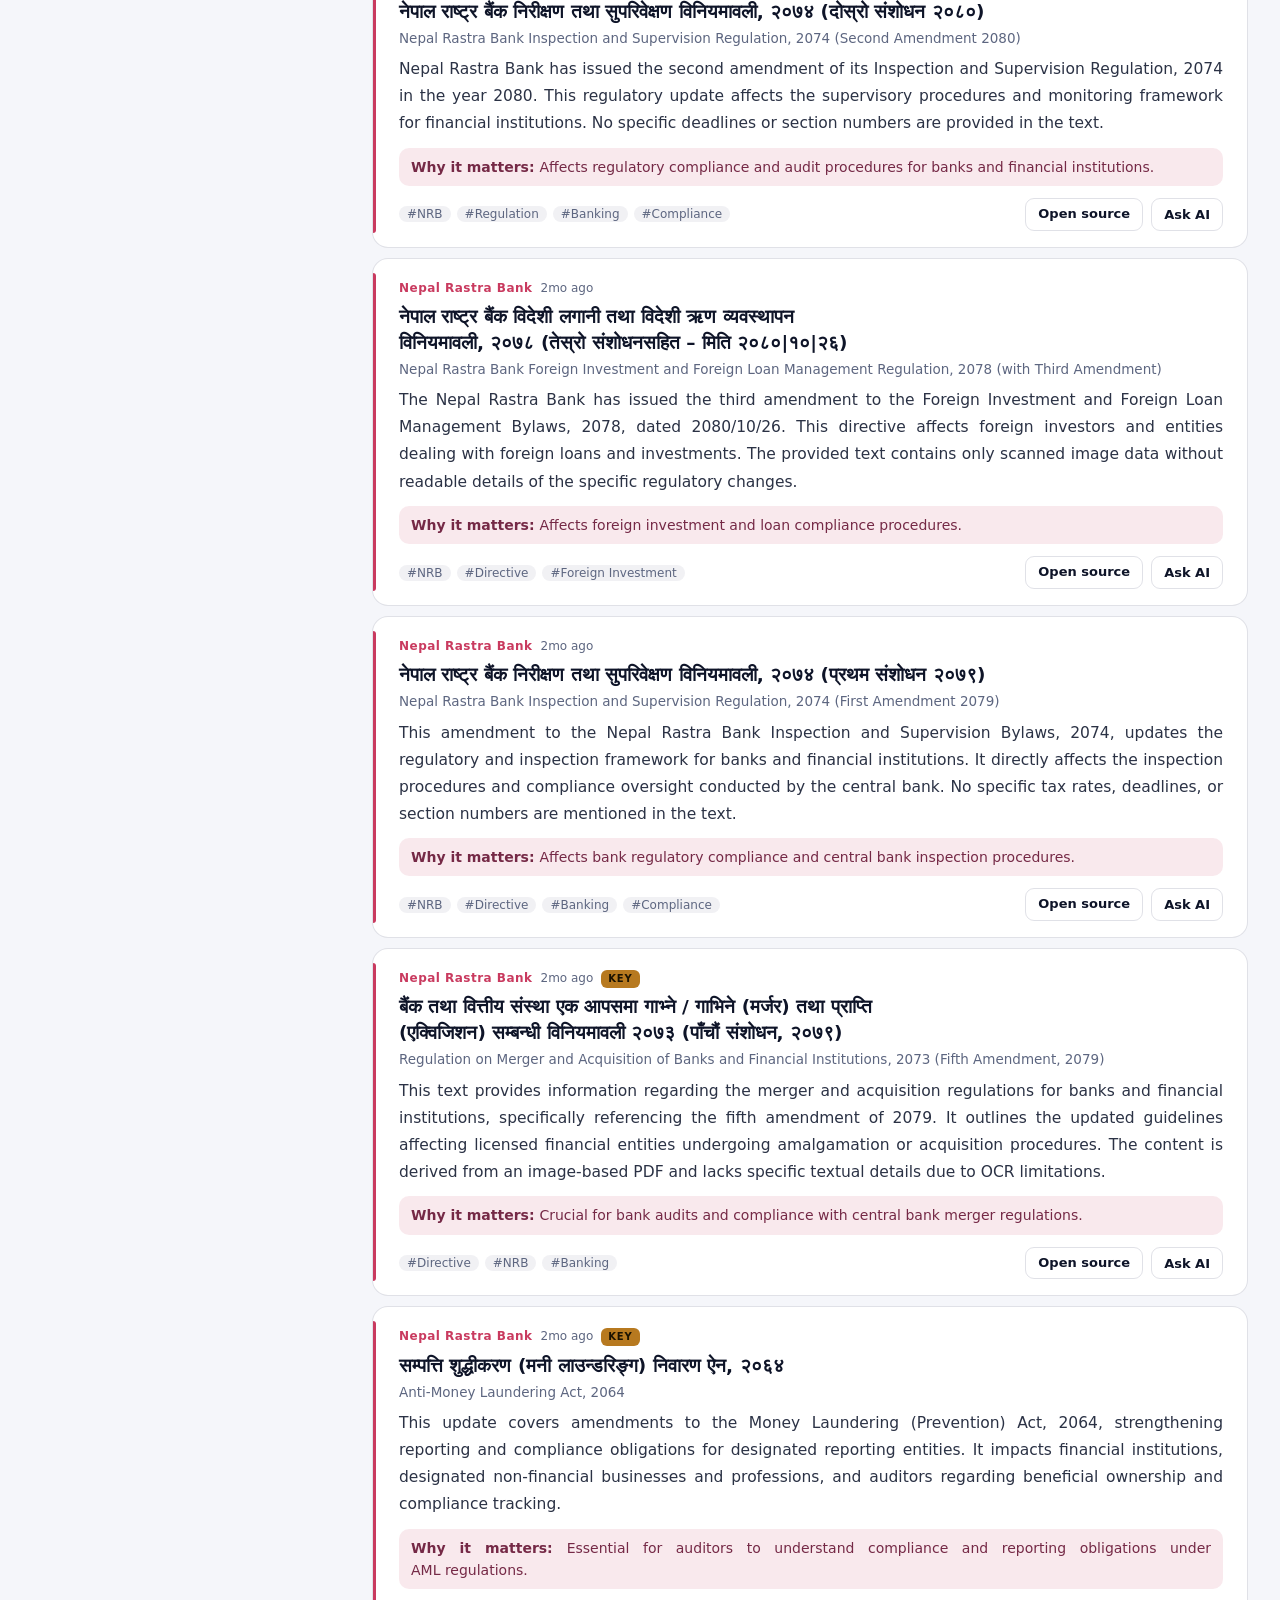
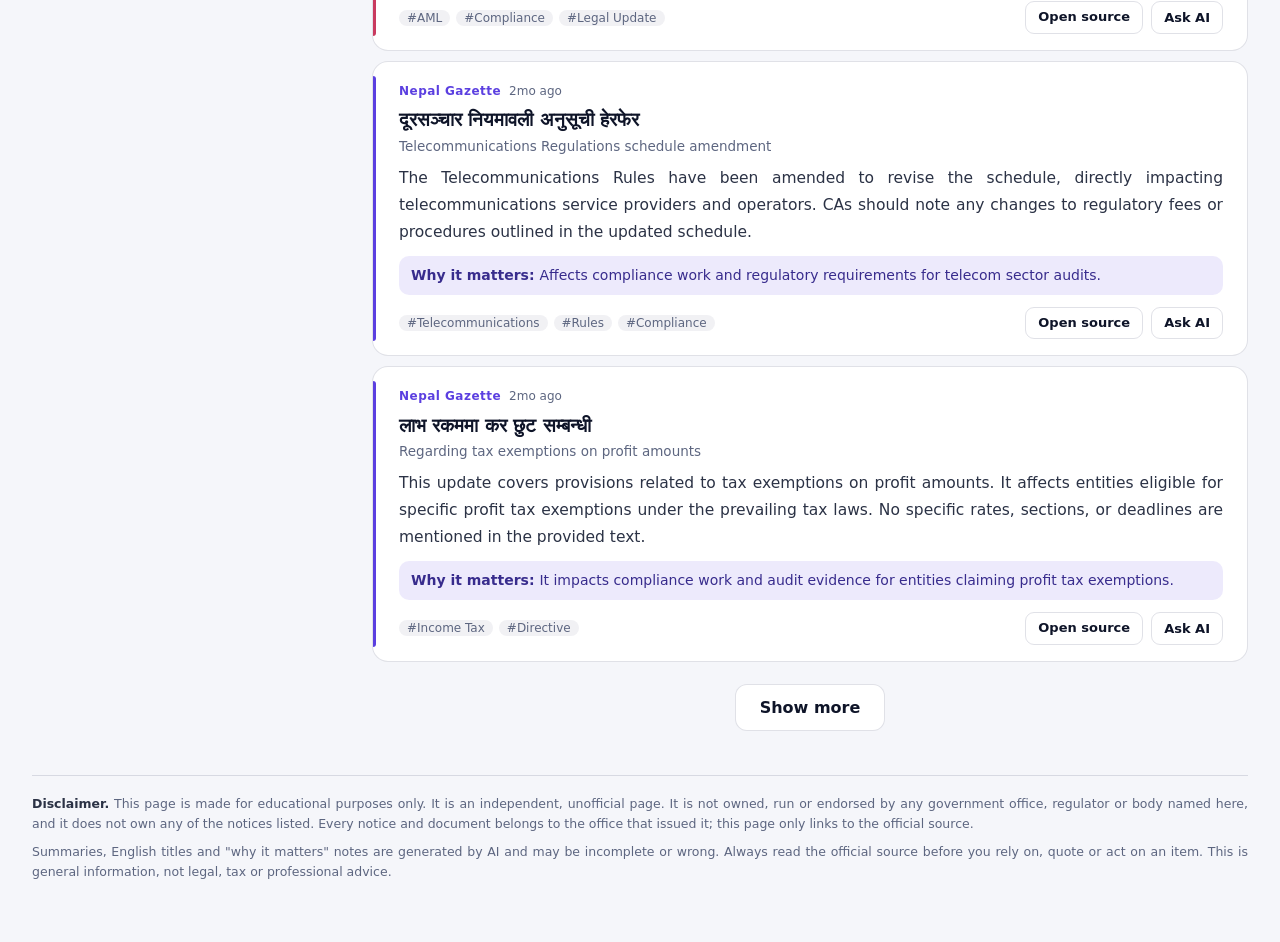
==== commit 8b3fac52: "add date filter (range or one day, AD/BS)" ====
--- a/index.html
+++ b/index.html
@@ -90,6 +90,17 @@
       <button class="sw on" id="ca" type="button" aria-pressed="true">For CAs<i></i></button>
     </div>
     <div class="tabs" id="tabs" role="tablist" aria-label="Category"></div>
+    <div class="row daterow" id="dates" role="group" aria-label="Date range">
+      <div class="seg" id="cal" role="group" aria-label="Calendar">
+        <button type="button" data-c="ad" class="on" aria-pressed="true">AD</button><button type="button" data-c="bs" aria-pressed="false">BS</button>
+      </div>
+      <div class="seg" id="dmode" role="group" aria-label="Range or single day">
+        <button type="button" data-m="range" class="on" aria-pressed="true">Range</button><button type="button" data-m="day" aria-pressed="false">One day</button>
+      </div>
+      <span class="dgrp"><small id="dFromL">From</small><span id="dFrom" class="pick"></span></span>
+      <span class="dgrp" id="dToG"><small>To</small><span id="dTo" class="pick"></span></span>
+      <button type="button" id="dClr" class="dclr" hidden>Clear</button>
+    </div>
     <div class="chips" id="tags" aria-label="Tags"></div>
     <a class="statuslink" href="status.html">Source status: which sites are being checked</a>
   </aside>
--- a/style.css
+++ b/style.css
@@ -17,6 +17,7 @@
   --bank: #ff8fa3;
   --audit: #5ec2ff;
   --case: #b6a3ff;
+  --student: #f2a65a;
   --bar: rgba(7,4,15,.7);
   --surface: #15111f;
   --track: #2a2540;
@@ -45,6 +46,7 @@
   --bank: #c93a5f;
   --audit: #1b72b5;
   --case: #6d4fe0;
+  --student: #b4580f;
   --bar: rgba(245,246,250,.82);
   --surface: #ffffff;
   --track: #c9cdd9;
@@ -58,7 +60,7 @@
   :root:not([data-theme]) {
     --bg: #f5f6fa; --card: #ffffff; --card-2: #f0f2f8; --line: rgba(20,30,70,.13);
     --accent: #0b8f78; --accent-2: #5b3fe0; --gold: #b7791f; --text: #2b3245; --dim: #5d6680; --white: #0e1428;
-    --tax: #0b8f78; --law: #5b3fe0; --company: #a8690f; --bank: #c93a5f; --audit: #1b72b5; --case: #6d4fe0;
+    --tax: #0b8f78; --law: #5b3fe0; --company: #a8690f; --bank: #c93a5f; --audit: #1b72b5; --case: #6d4fe0; --student: #b4580f;
     --bar: rgba(245,246,250,.82); --surface: #ffffff; --track: #c9cdd9; --chip: rgba(20,30,70,.06); --on-accent: #ffffff;
     --glow-1: rgba(91,63,224,.08); --glow-2: rgba(11,143,120,.06);
     color-scheme: light;
@@ -120,6 +122,23 @@
 }
 .seg button.on { background: var(--accent-2); color: #fff; }
 .seg button:focus-visible { outline: 2px solid var(--accent); outline-offset: 1px; }
+.daterow { display: grid; grid-template-columns: 1fr 1fr; gap: 8px; margin-top: 12px; align-items: stretch; }
+.daterow .seg { grid-column: 1 / -1; justify-self: start; }
+.daterow .seg + .seg { margin-top: -2px; }
+.daterow.day .dgrp { grid-column: 1 / -1; }
+.daterow.day #dToG { display: none; }
+.dgrp { display: flex; flex-direction: column; gap: 4px; min-width: 0; }
+.dgrp small { color: var(--dim); font-size: 12px; font-weight: 600; }
+.pick { display: flex; gap: 4px; min-width: 0; }
+.pick input, .pick select {
+  flex: 1; min-width: 0; width: 100%; padding: 8px; border-radius: 9px; border: 1px solid var(--line); background: var(--card);
+  color: var(--white); font: inherit; font-size: 13px; outline: none; color-scheme: dark light;
+}
+.daterow.bs .dgrp, .dclr { grid-column: 1 / -1; }
+.dclr { justify-self: start; }
+@media (min-width: 561px) and (max-width: 1099px) { .daterow, .daterow.bs { grid-template-columns: auto 1fr 1fr auto; align-items: end; } .daterow .seg, .daterow .dgrp, .daterow.bs .dgrp, .daterow.day .dgrp, .dclr { grid-column: auto; } .daterow.day, .daterow.day.bs { grid-template-columns: auto auto 1fr auto; } }
+.pick input:focus, .pick select:focus { border-color: var(--accent); }
+.dclr { background: none; border: 0; color: var(--accent); font: inherit; font-size: 13px; font-weight: 600; cursor: pointer; padding: 6px 2px; }
 .orig { margin: -2px 0 8px; font-size: 13px; line-height: 1.45; color: var(--dim); }
 .sw.on { color: var(--white); }
 .sw.on i { background: var(--accent-2); }
@@ -136,6 +155,8 @@
 .chip { padding: 3px 11px; font-size: 12px; }
 .tab:hover, .chip:hover { color: var(--white); border-color: color-mix(in srgb, var(--accent) 45%, transparent); }
 .tab.on { color: var(--on-accent); background: var(--c, var(--accent)); border-color: transparent; }
+.tab.stu { color: var(--student); border-color: var(--student); background: color-mix(in srgb, var(--student) 14%, var(--card)); font-weight: 700; }
+.tab.stu.on { color: var(--on-accent); background: var(--student); }
 .chip.on { color: var(--white); background: color-mix(in srgb, var(--accent-2) 28%, transparent); border-color: var(--accent-2); }
 
 .day { margin: 26px 0 4px; font-size: 12px; letter-spacing: .12em; text-transform: uppercase; color: var(--dim); font-weight: 600; }
@@ -152,7 +173,7 @@
 .badge { padding: 1px 7px; border-radius: 6px; font-size: 10px; font-weight: 800; letter-spacing: .08em; }
 .key { background: var(--gold); color: #1a1200; }
 .new { background: var(--accent); color: #04221b; }
-.title { display: block; margin: 6px 0 6px; font-size: 17px; line-height: 1.4; font-weight: 650; color: var(--white); text-decoration: none; }
+.badge.circ { background: color-mix(in srgb, var(--tax) 22%, transparent); color: var(--tax); border: 1px solid color-mix(in srgb, var(--tax) 45%, transparent); }.title { display: block; margin: 6px 0 6px; font-size: 17px; line-height: 1.4; font-weight: 650; color: var(--white); text-decoration: none; }
 .title:hover { color: var(--accent); }
 .sum { font-size: 14.5px; color: var(--text); }
 .acts { margin-top: 6px; font-size: 13px; color: var(--dim); }
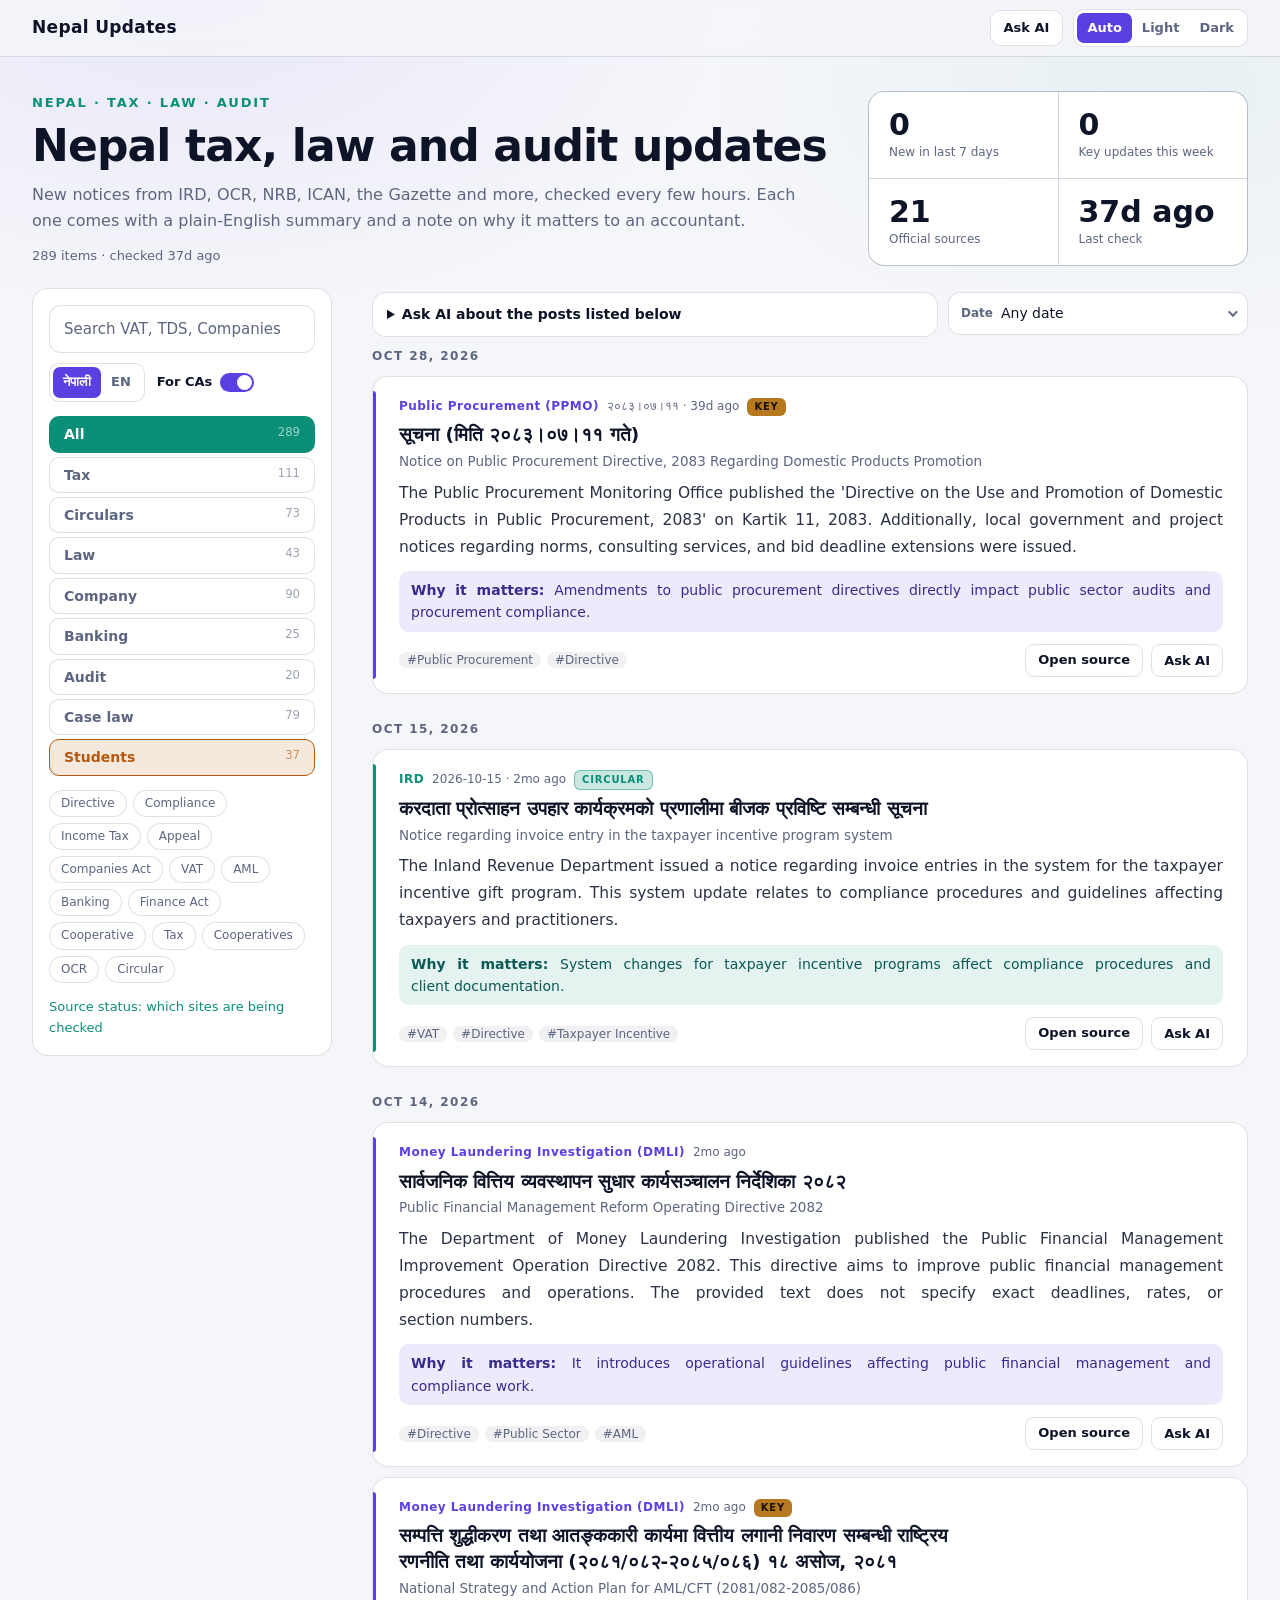
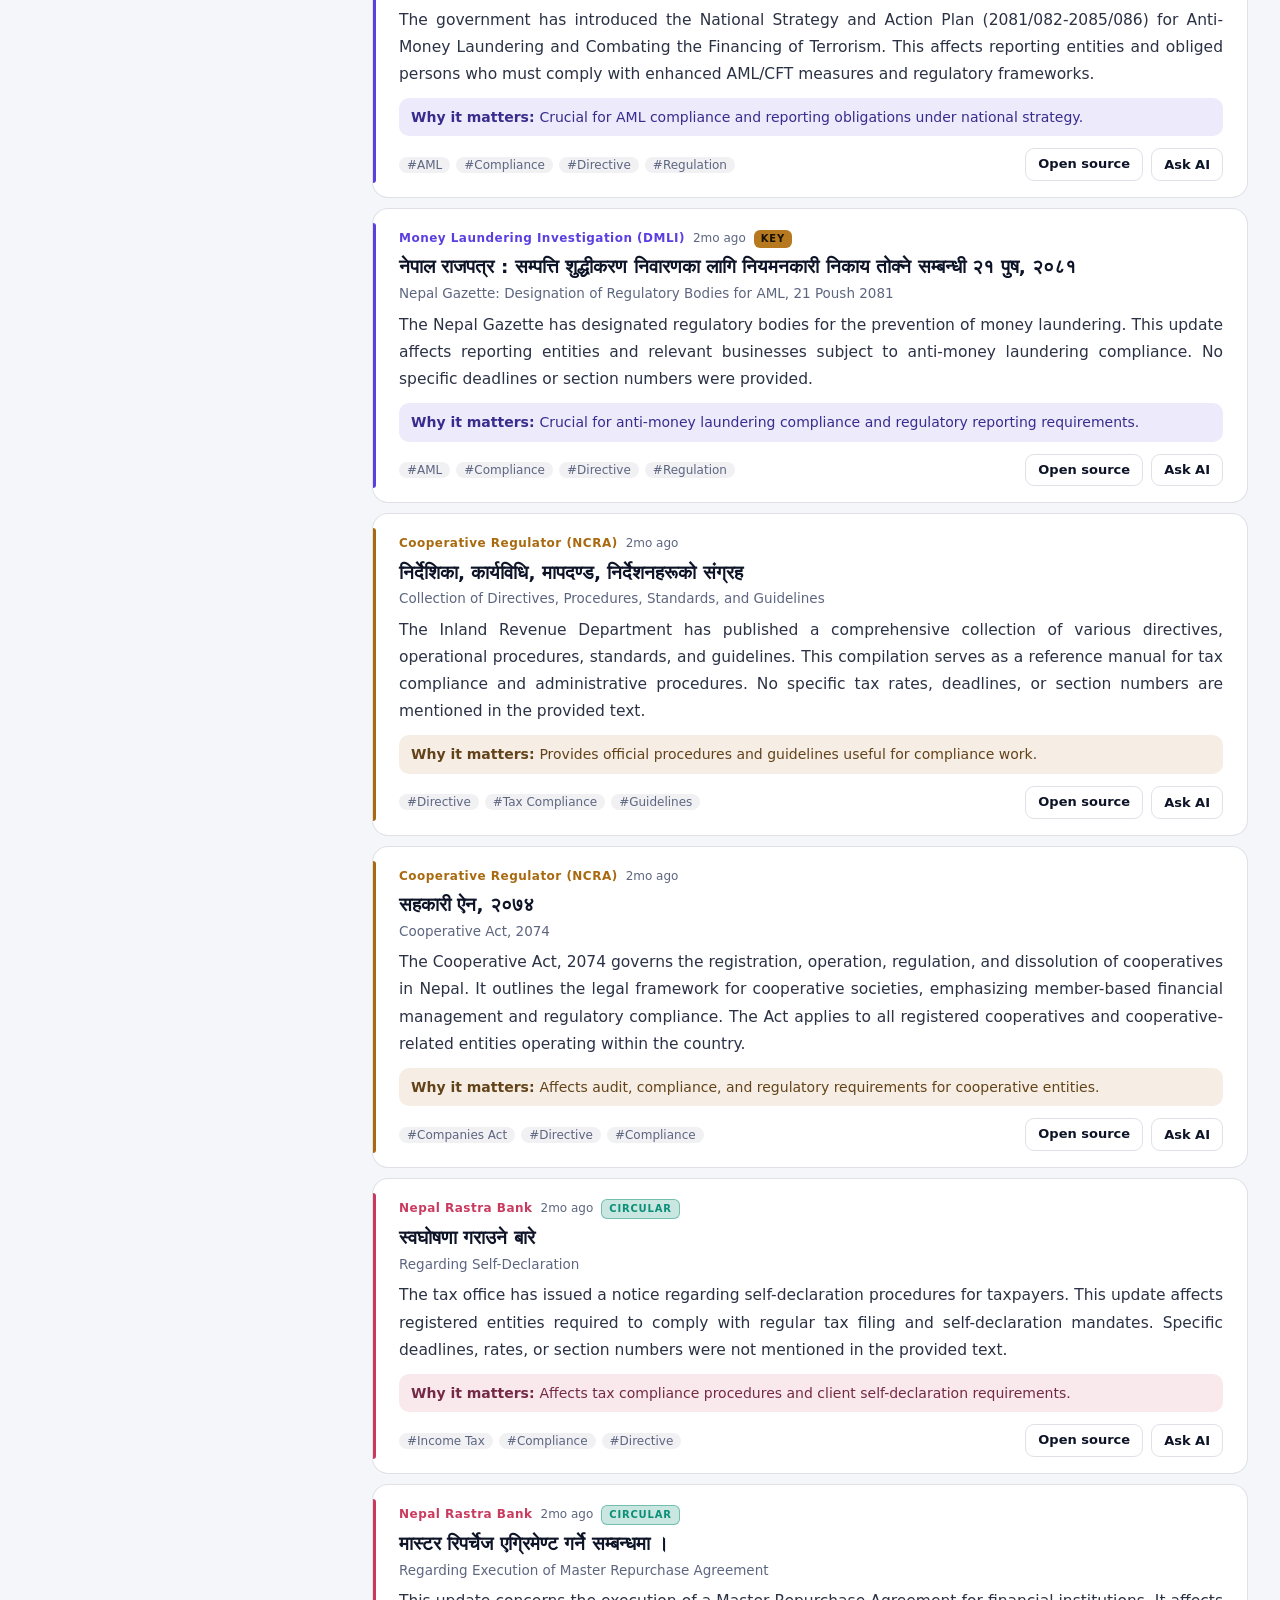
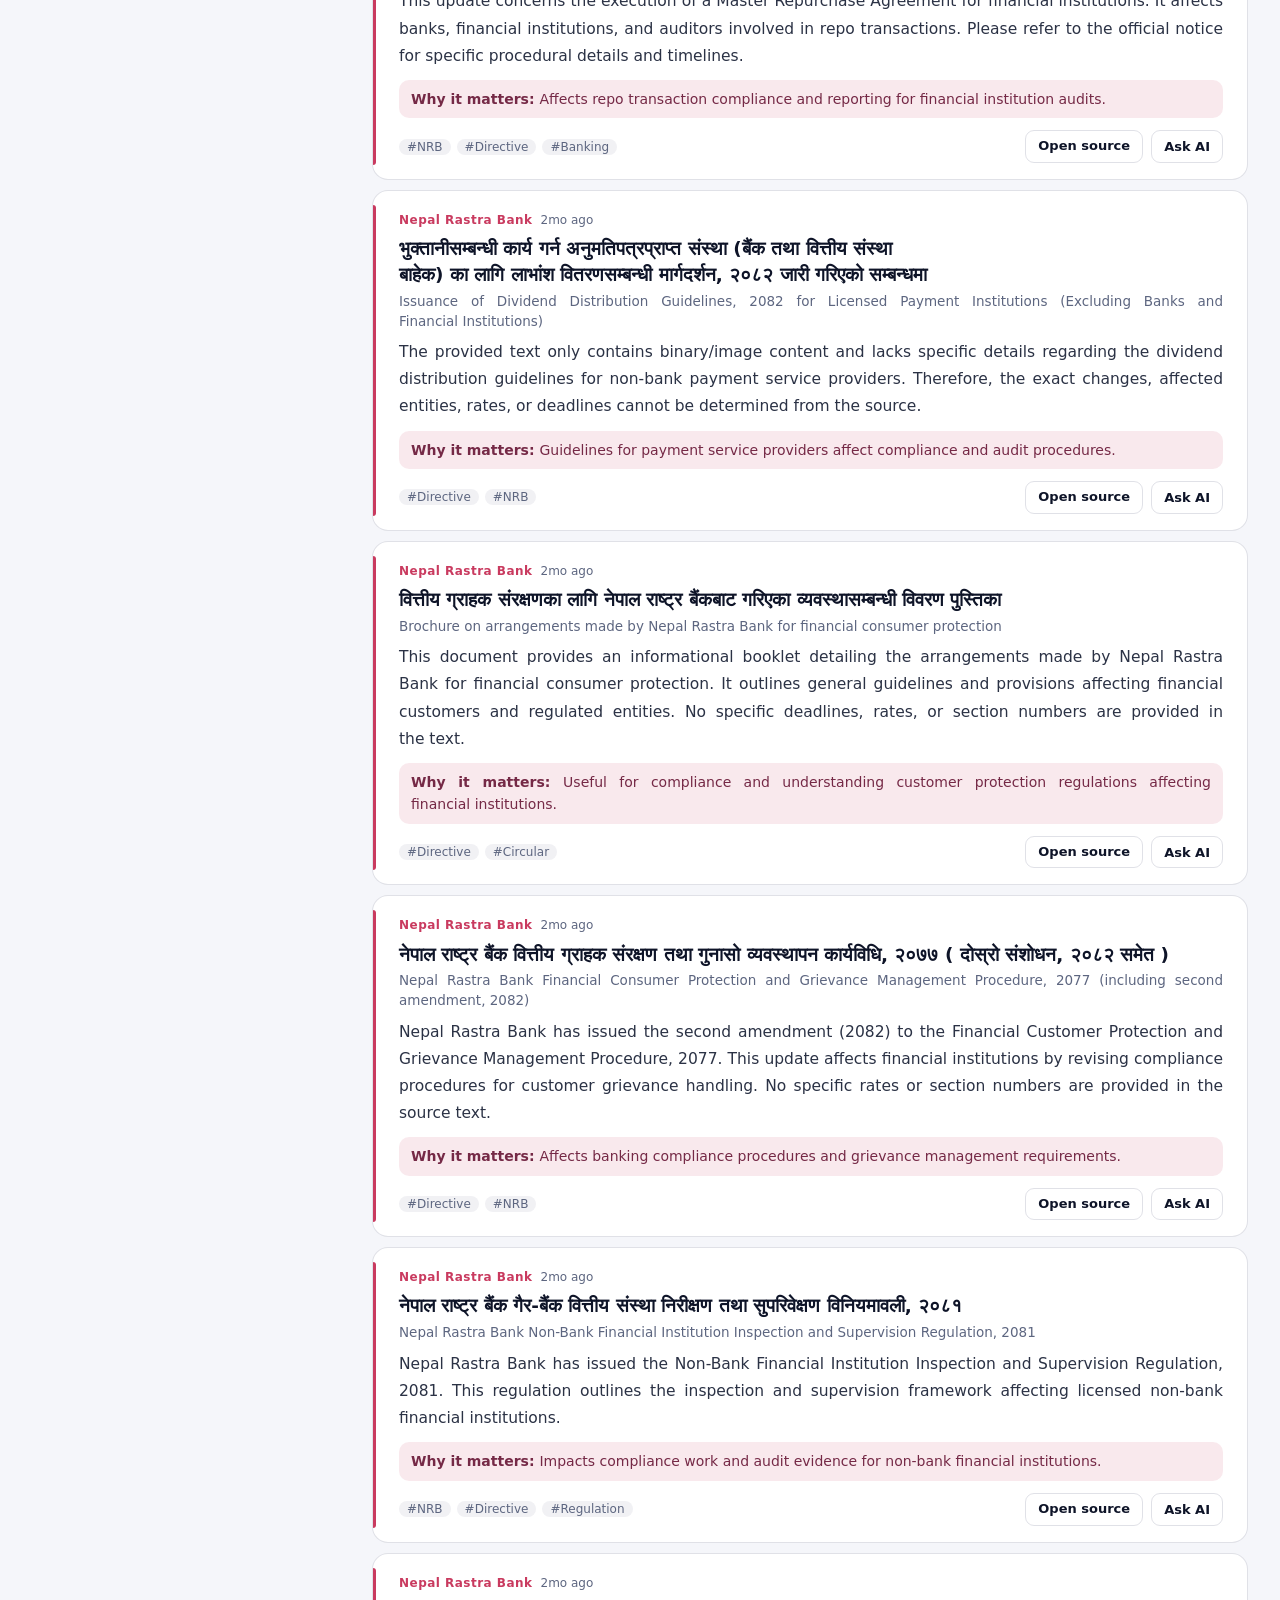
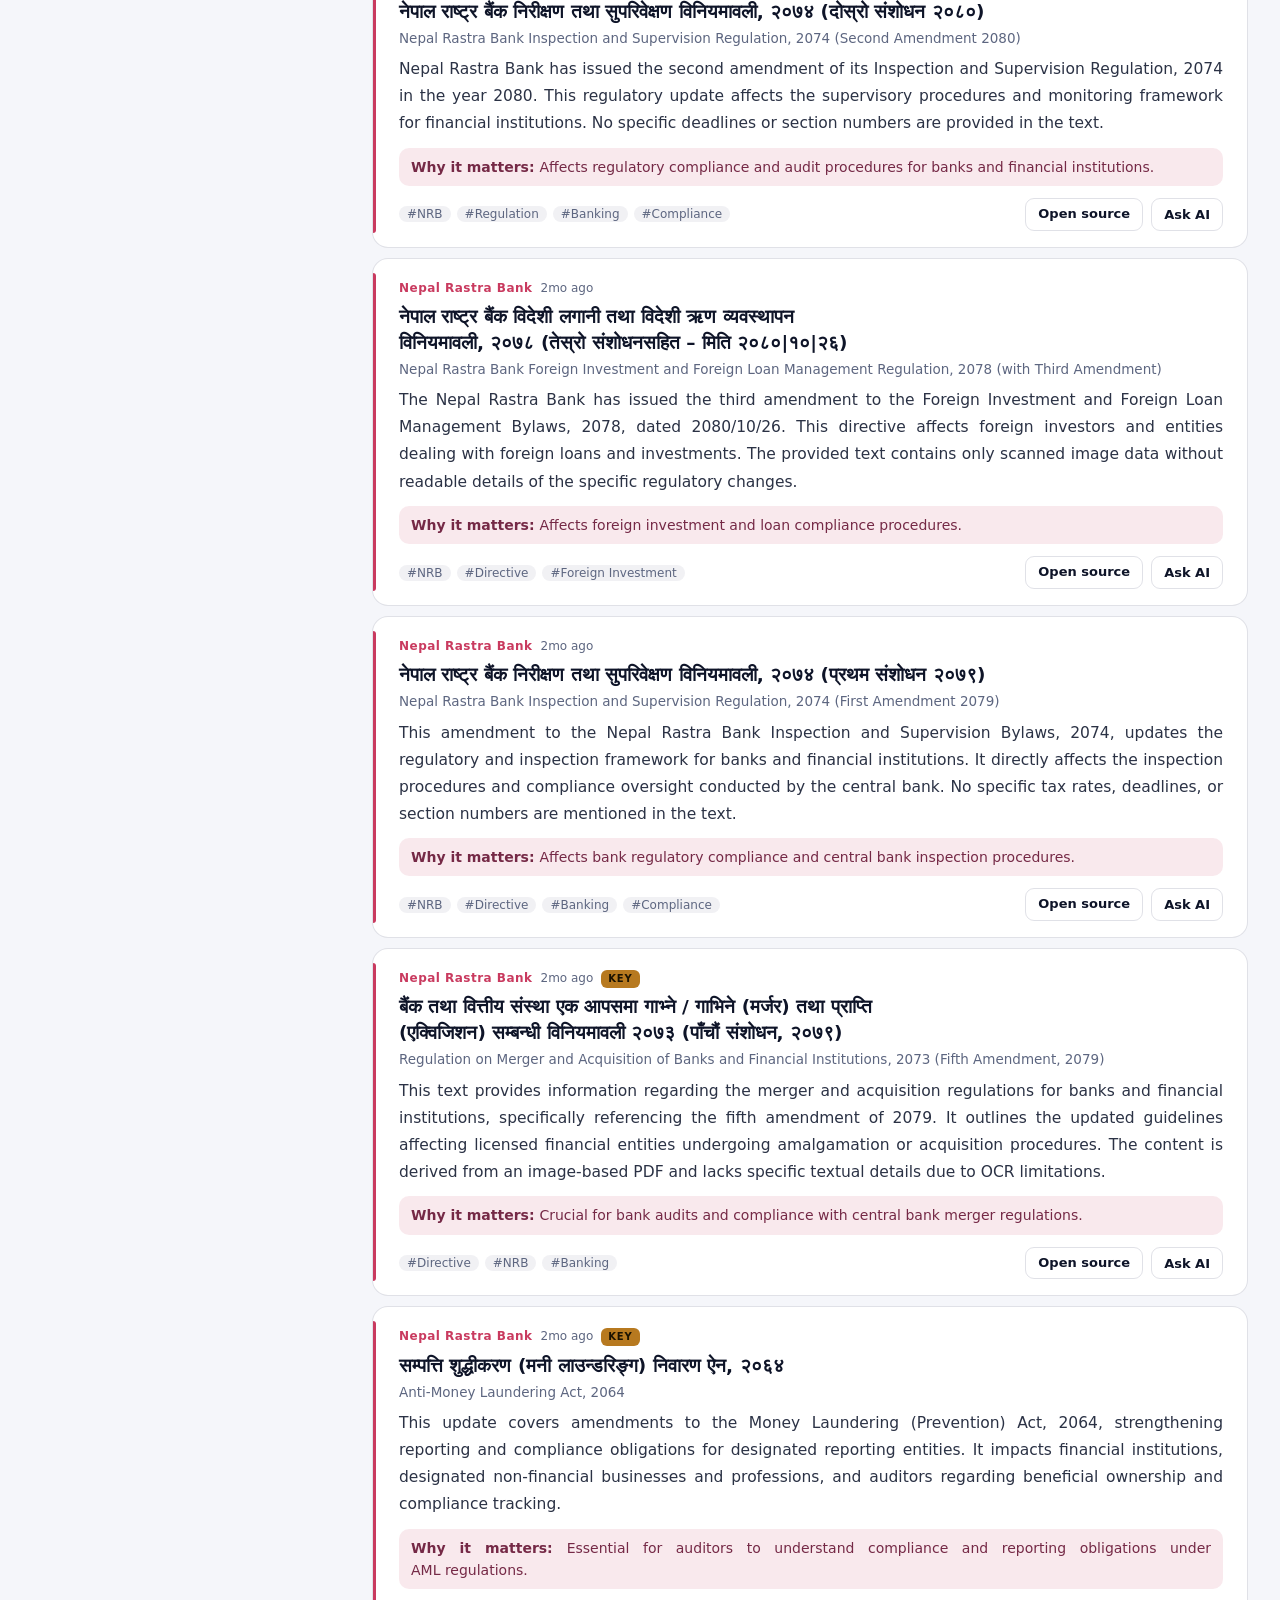
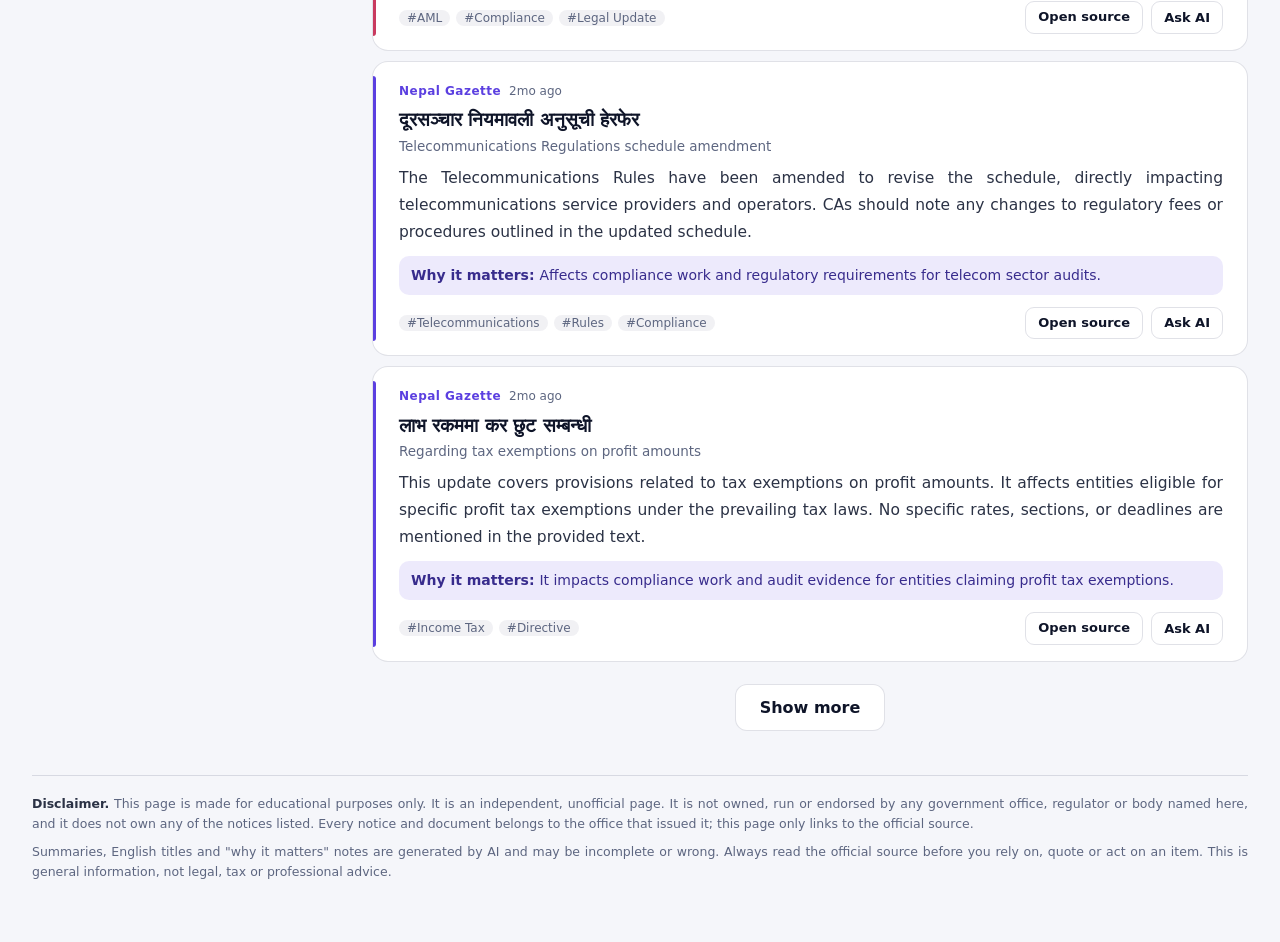
==== commit 9da6626a: "date filter: one date or range, moved next to Ask AI, readable dropdowns" ====
--- a/index.html
+++ b/index.html
@@ -90,23 +90,13 @@
       <button class="sw on" id="ca" type="button" aria-pressed="true">For CAs<i></i></button>
     </div>
     <div class="tabs" id="tabs" role="tablist" aria-label="Category"></div>
-    <div class="row daterow" id="dates" role="group" aria-label="Date range">
-      <div class="seg" id="cal" role="group" aria-label="Calendar">
-        <button type="button" data-c="ad" class="on" aria-pressed="true">AD</button><button type="button" data-c="bs" aria-pressed="false">BS</button>
-      </div>
-      <div class="seg" id="dmode" role="group" aria-label="Range or single day">
-        <button type="button" data-m="range" class="on" aria-pressed="true">Range</button><button type="button" data-m="day" aria-pressed="false">One day</button>
-      </div>
-      <span class="dgrp"><small id="dFromL">From</small><span id="dFrom" class="pick"></span></span>
-      <span class="dgrp" id="dToG"><small>To</small><span id="dTo" class="pick"></span></span>
-      <button type="button" id="dClr" class="dclr" hidden>Clear</button>
-    </div>
     <div class="chips" id="tags" aria-label="Tags"></div>
     <a class="statuslink" href="status.html">Source status: which sites are being checked</a>
   </aside>
 
   <div class="feed">
 
+  <div class="tools">
   <details class="askall" id="askAll">
     <summary>Ask AI about the posts listed below</summary>
     <form class="askrow" id="askAllForm">
@@ -115,6 +105,22 @@
     </form>
     <p class="ans" id="askAllAns" aria-live="polite" hidden></p>
   </details>
+
+  <div class="datebox" id="dates">
+    <div class="dbar">
+      <button type="button" id="dBtn" class="dbtn" aria-expanded="false" aria-controls="dPanel"><b>Date</b><span id="dLbl">Any date</span><i aria-hidden="true"></i></button>
+      <button type="button" id="dClr" class="dclr" hidden>Clear</button>
+    </div>
+    <div class="dpanel" id="dPanel" hidden>
+      <div class="seg" id="cal" role="group" aria-label="Calendar">
+        <button type="button" data-c="ad" class="on" aria-pressed="true">AD</button><button type="button" data-c="bs" aria-pressed="false">BS</button>
+      </div>
+      <span class="dgrp"><small>Date (or from)</small><span id="dFrom" class="pick"></span></span>
+      <span class="dgrp"><small>To (optional)</small><span id="dTo" class="pick"></span></span>
+      <p class="dhint">Pick one date to see that day only. Add a To date for a range.</p>
+    </div>
+  </div>
+  </div>
 
   <section id="list" aria-live="polite"><div class="sk"></div><div class="sk"></div><div class="sk"></div></section>
   <div class="morewrap"><button id="more" type="button" hidden>Show more</button></div>
--- a/style.css
+++ b/style.css
@@ -122,23 +122,38 @@
 }
 .seg button.on { background: var(--accent-2); color: #fff; }
 .seg button:focus-visible { outline: 2px solid var(--accent); outline-offset: 1px; }
-.daterow { display: grid; grid-template-columns: 1fr 1fr; gap: 8px; margin-top: 12px; align-items: stretch; }
-.daterow .seg { grid-column: 1 / -1; justify-self: start; }
-.daterow .seg + .seg { margin-top: -2px; }
-.daterow.day .dgrp { grid-column: 1 / -1; }
-.daterow.day #dToG { display: none; }
+.tools { display: flex; flex-wrap: wrap; align-items: flex-start; gap: 10px; margin: 4px 0 6px; }
+.tools .askall { flex: 1 1 280px; margin: 0; min-width: 0; }
+.datebox { display: contents; }
+.dbar { display: flex; align-items: center; gap: 8px; flex: 0 1 300px; min-width: 0; }
+.dbtn {
+  flex: 1; min-width: 0; display: flex; align-items: center; gap: 8px; padding: 9px 12px; border-radius: 12px;
+  border: 1px solid var(--line); background: var(--card); color: var(--white); font: inherit; font-size: 14px; cursor: pointer; text-align: left;
+  transition: border-color .2s, background .2s;
+}
+.dbtn b { color: var(--dim); font-size: 12px; font-weight: 600; flex: none; }
+.dbtn span { flex: 1; min-width: 0; overflow: hidden; text-overflow: ellipsis; white-space: nowrap; }
+.dbtn i { flex: none; width: 7px; height: 7px; border-right: 2px solid var(--dim); border-bottom: 2px solid var(--dim); transform: rotate(45deg) translateY(-2px); transition: transform .2s; }
+.dbtn[aria-expanded=true] i { transform: rotate(225deg); }
+.dbtn[aria-expanded=true], .dbtn.on { border-color: var(--accent); }
+.dbtn:focus-visible { outline: 2px solid var(--accent); outline-offset: 1px; }
+.dclr { background: none; border: 0; color: var(--accent); font: inherit; font-size: 13px; font-weight: 600; cursor: pointer; padding: 6px 2px; flex: none; }
+.dpanel { display: grid; grid-template-columns: 1fr 1fr; gap: 10px 8px; flex: 1 0 100%; padding: 12px; border-radius: 12px; border: 1px solid var(--line); background: var(--card); }
+.dpanel[hidden] { display: none; }
+.dpanel .seg { grid-column: 1 / -1; justify-self: start; }
 .dgrp { display: flex; flex-direction: column; gap: 4px; min-width: 0; }
 .dgrp small { color: var(--dim); font-size: 12px; font-weight: 600; }
 .pick { display: flex; gap: 4px; min-width: 0; }
 .pick input, .pick select {
-  flex: 1; min-width: 0; width: 100%; padding: 8px; border-radius: 9px; border: 1px solid var(--line); background: var(--card);
-  color: var(--white); font: inherit; font-size: 13px; outline: none; color-scheme: dark light;
-}
-.daterow.bs .dgrp, .dclr { grid-column: 1 / -1; }
-.dclr { justify-self: start; }
-@media (min-width: 561px) and (max-width: 1099px) { .daterow, .daterow.bs { grid-template-columns: auto 1fr 1fr auto; align-items: end; } .daterow .seg, .daterow .dgrp, .daterow.bs .dgrp, .daterow.day .dgrp, .dclr { grid-column: auto; } .daterow.day, .daterow.day.bs { grid-template-columns: auto auto 1fr auto; } }
+  flex: 1; min-width: 0; width: 100%; padding: 8px; border-radius: 9px; border: 1px solid var(--line); background: var(--card-2);
+  color: var(--white); font: inherit; font-size: 13px; outline: none;
+}
 .pick input:focus, .pick select:focus { border-color: var(--accent); }
-.dclr { background: none; border: 0; color: var(--accent); font: inherit; font-size: 13px; font-weight: 600; cursor: pointer; padding: 6px 2px; }
+.pick select option { background: var(--surface); color: var(--white); }
+.dhint { grid-column: 1 / -1; margin: 0; font-size: 12px; line-height: 1.4; color: var(--dim); }
+.dpanel.bs .dgrp { grid-column: 1 / -1; }
+@media (min-width: 561px) { .dpanel { grid-template-columns: auto 1fr 1fr; align-items: end; } .dpanel .seg, .dpanel.bs .dgrp { grid-column: auto; } .dpanel .pick { max-width: 340px; } }
+@media (max-width: 560px) { .dbar { flex: 1 0 100%; } }
 .orig { margin: -2px 0 8px; font-size: 13px; line-height: 1.45; color: var(--dim); }
 .sw.on { color: var(--white); }
 .sw.on i { background: var(--accent-2); }
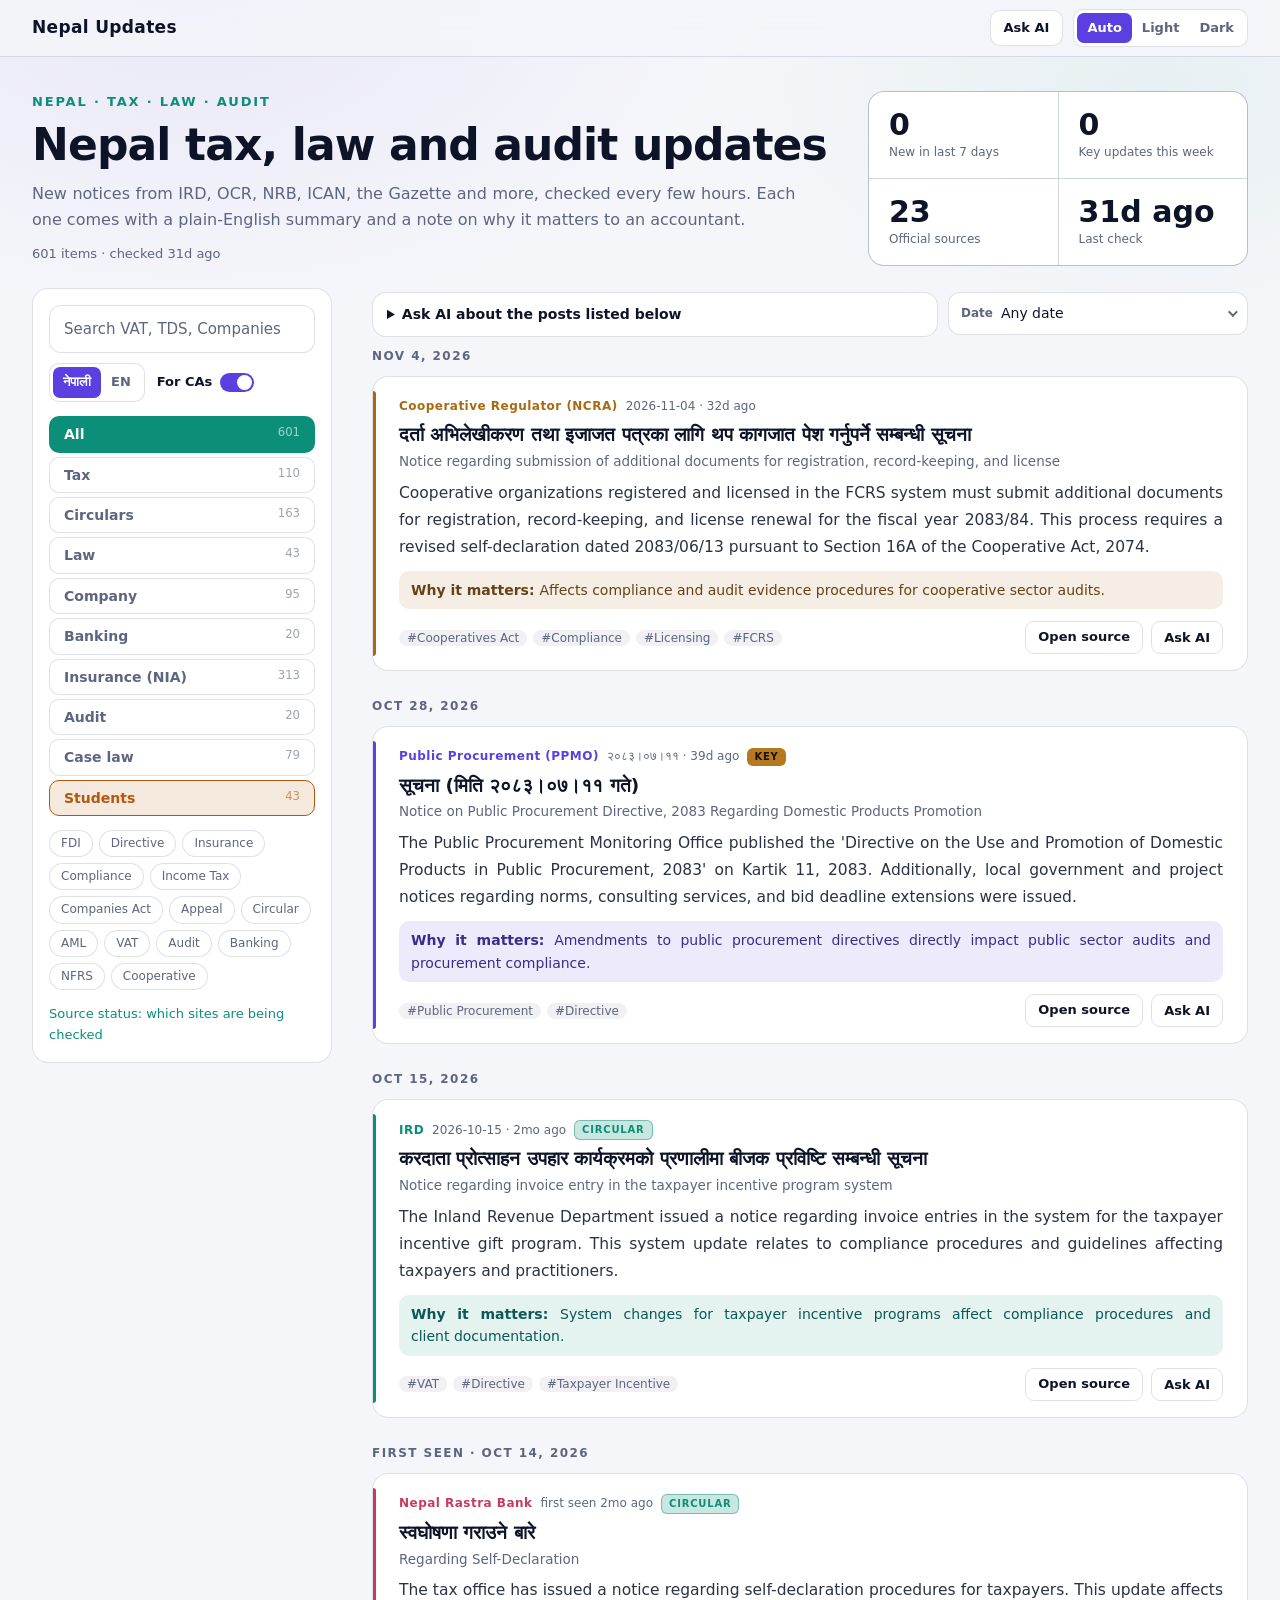
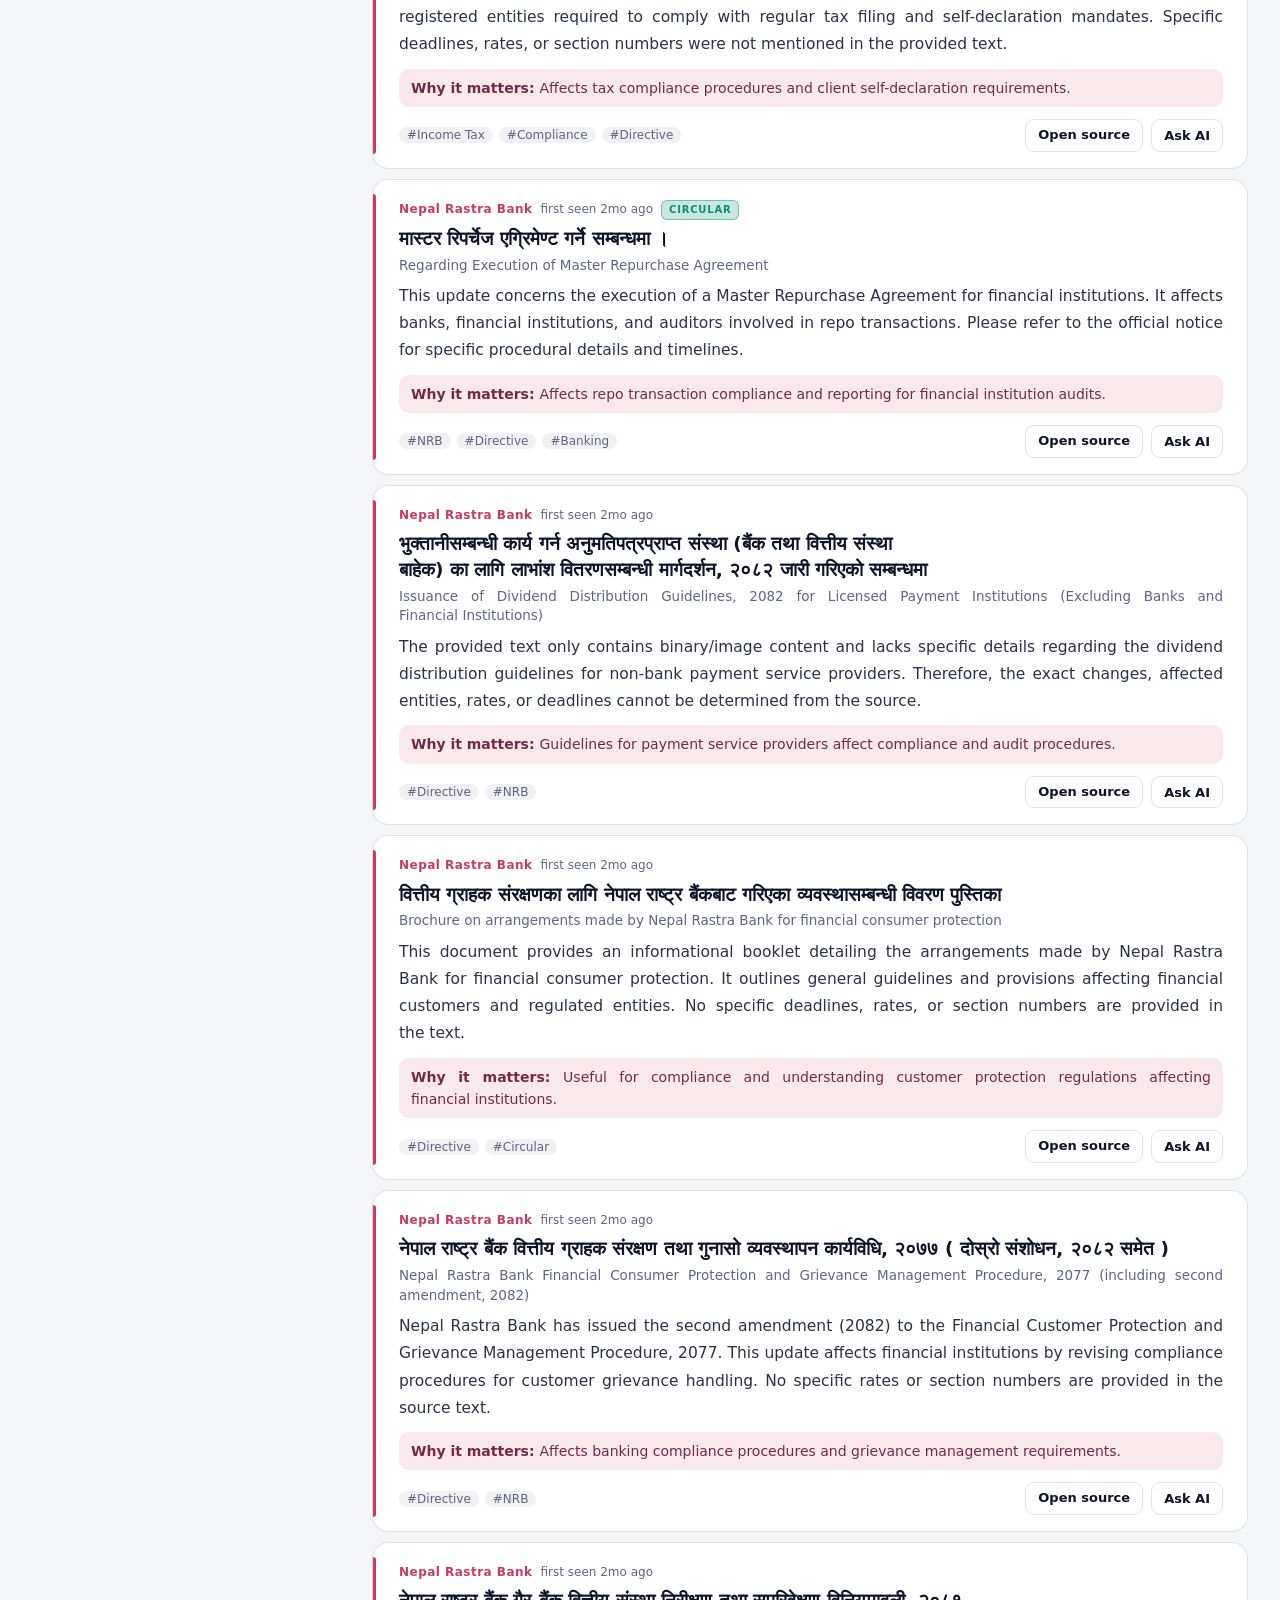
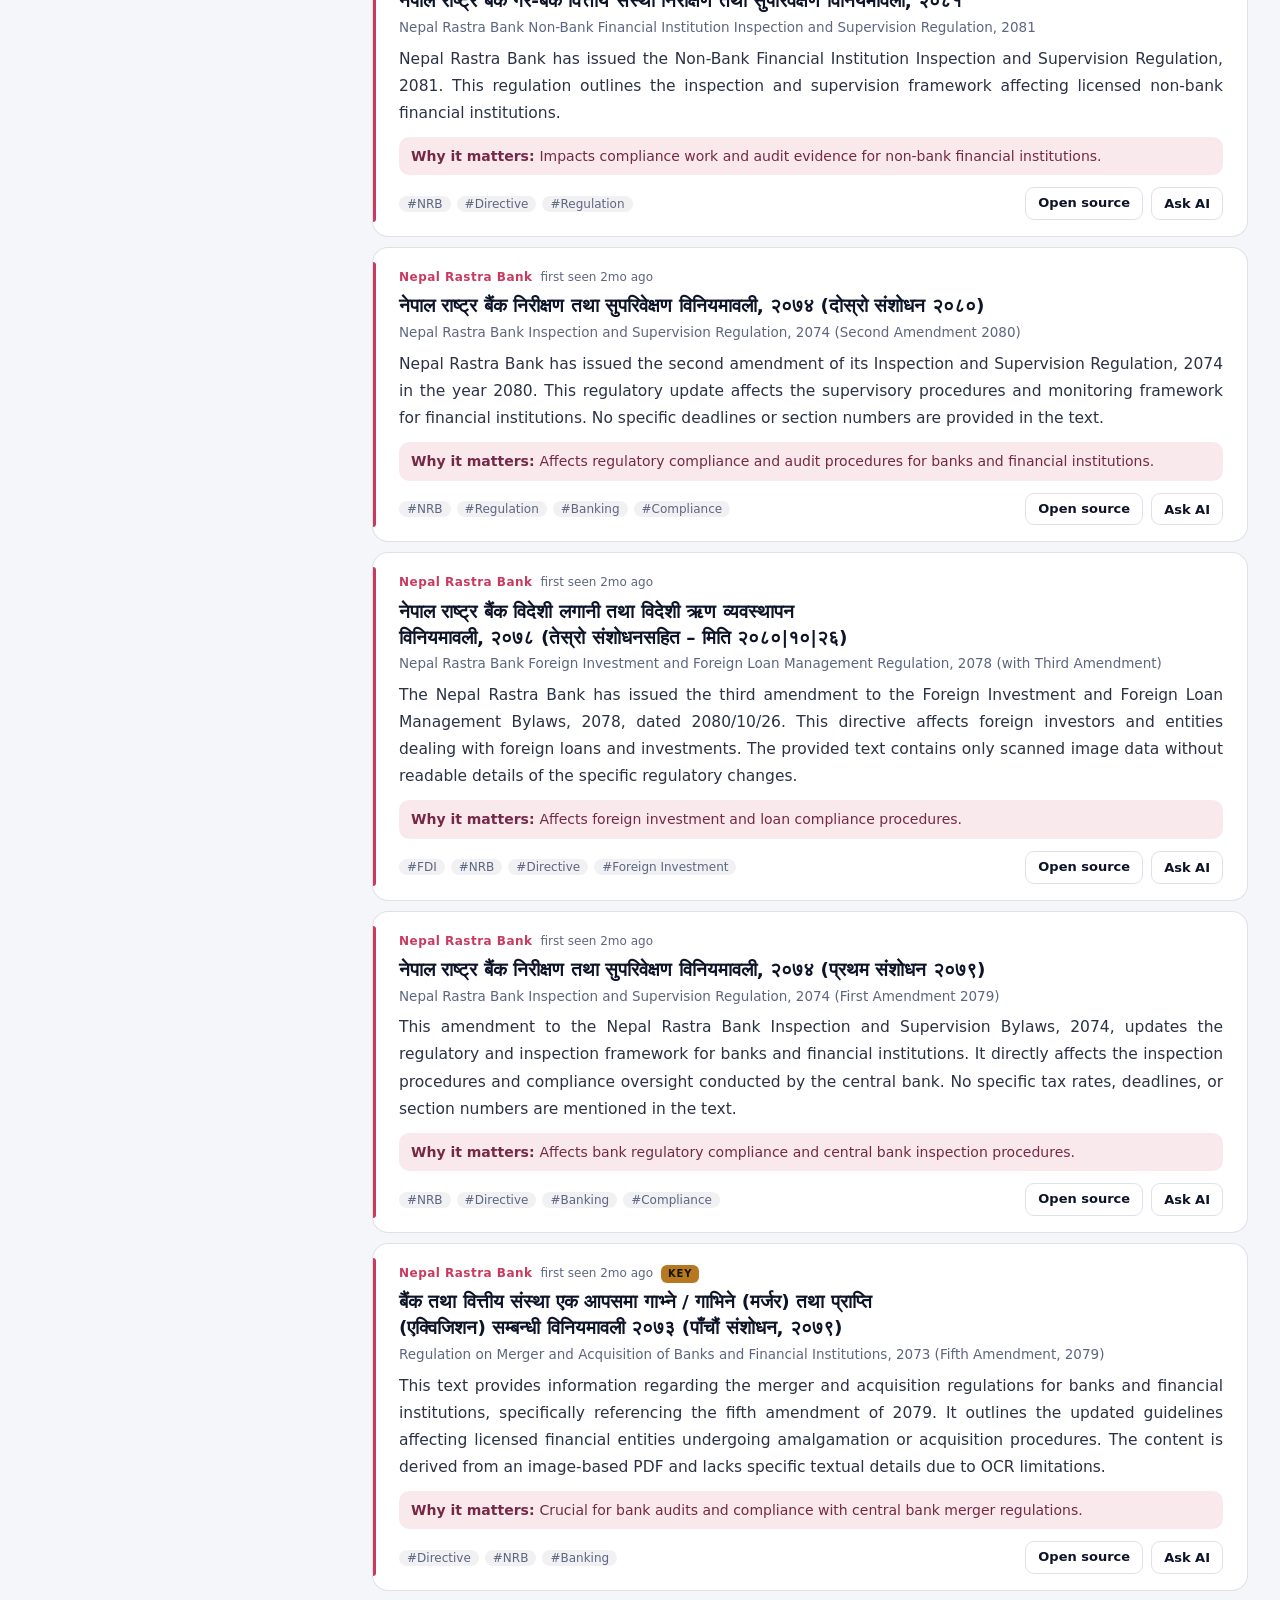
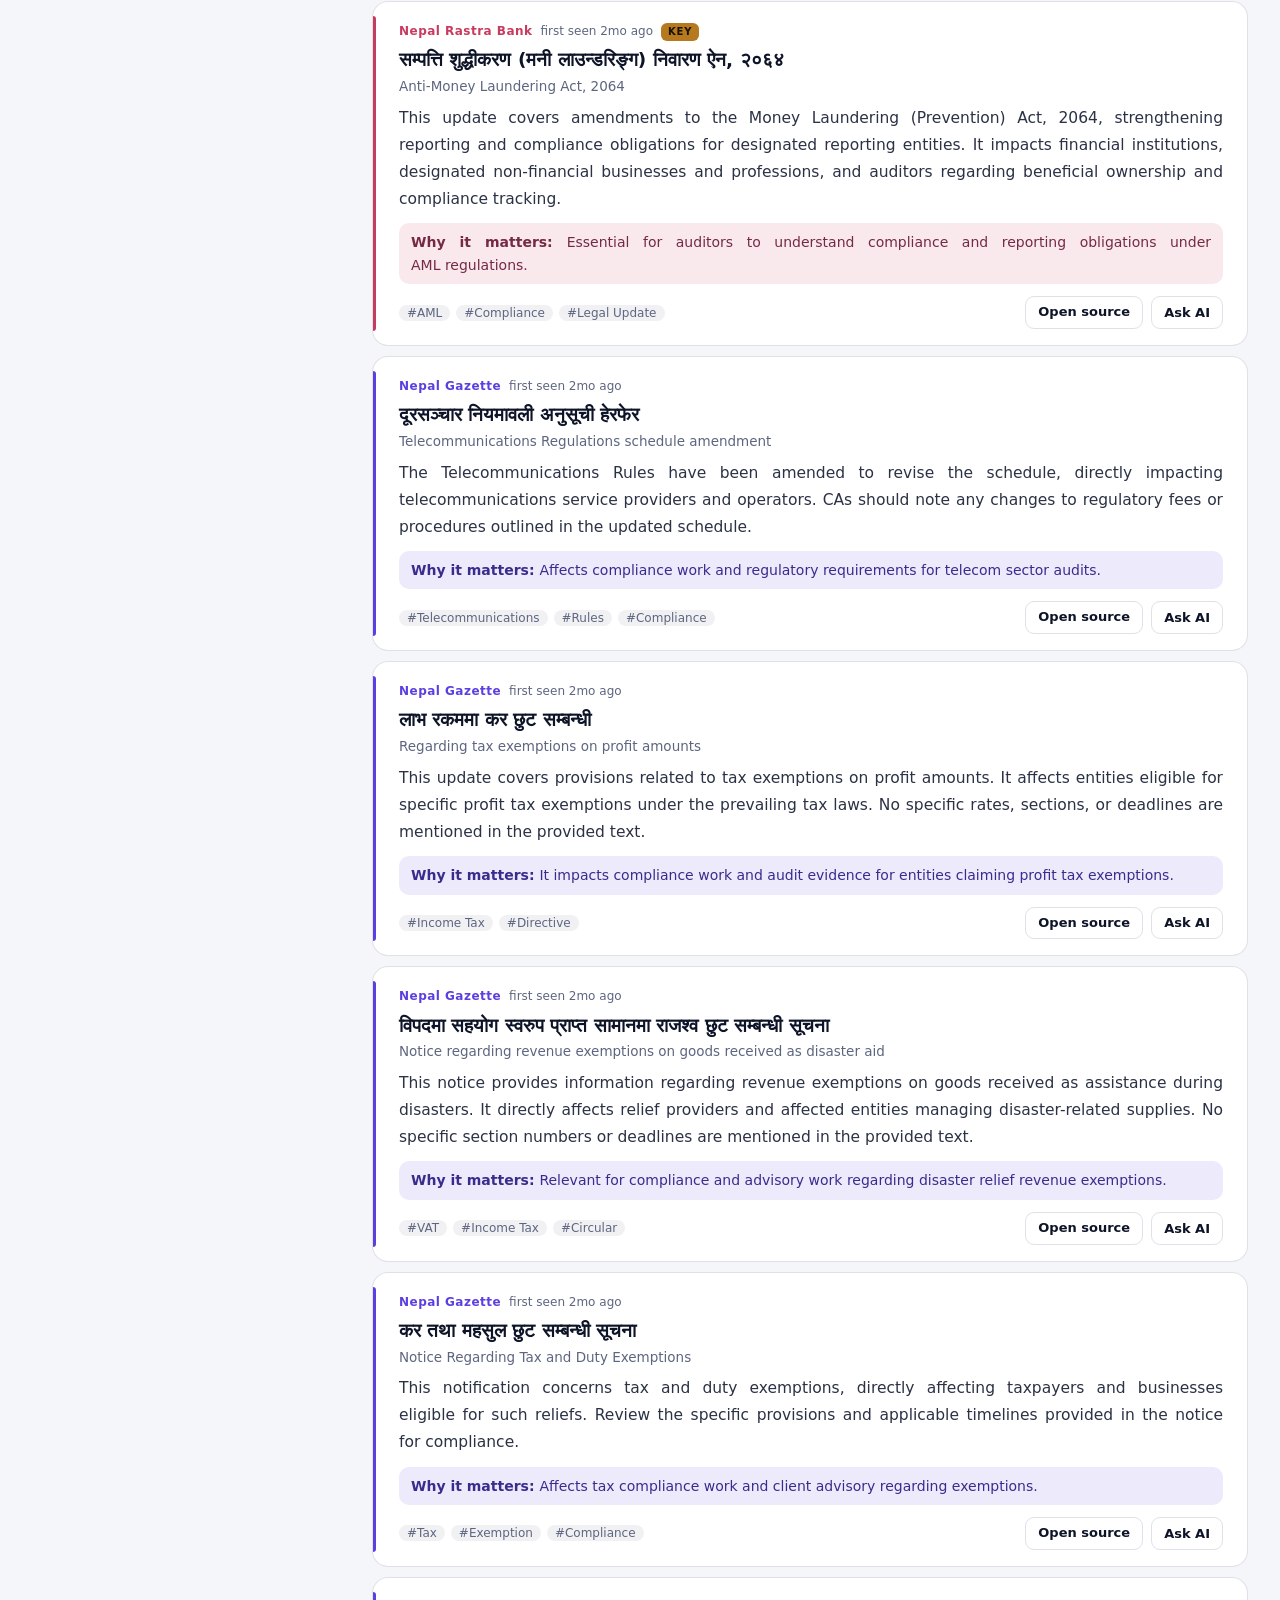
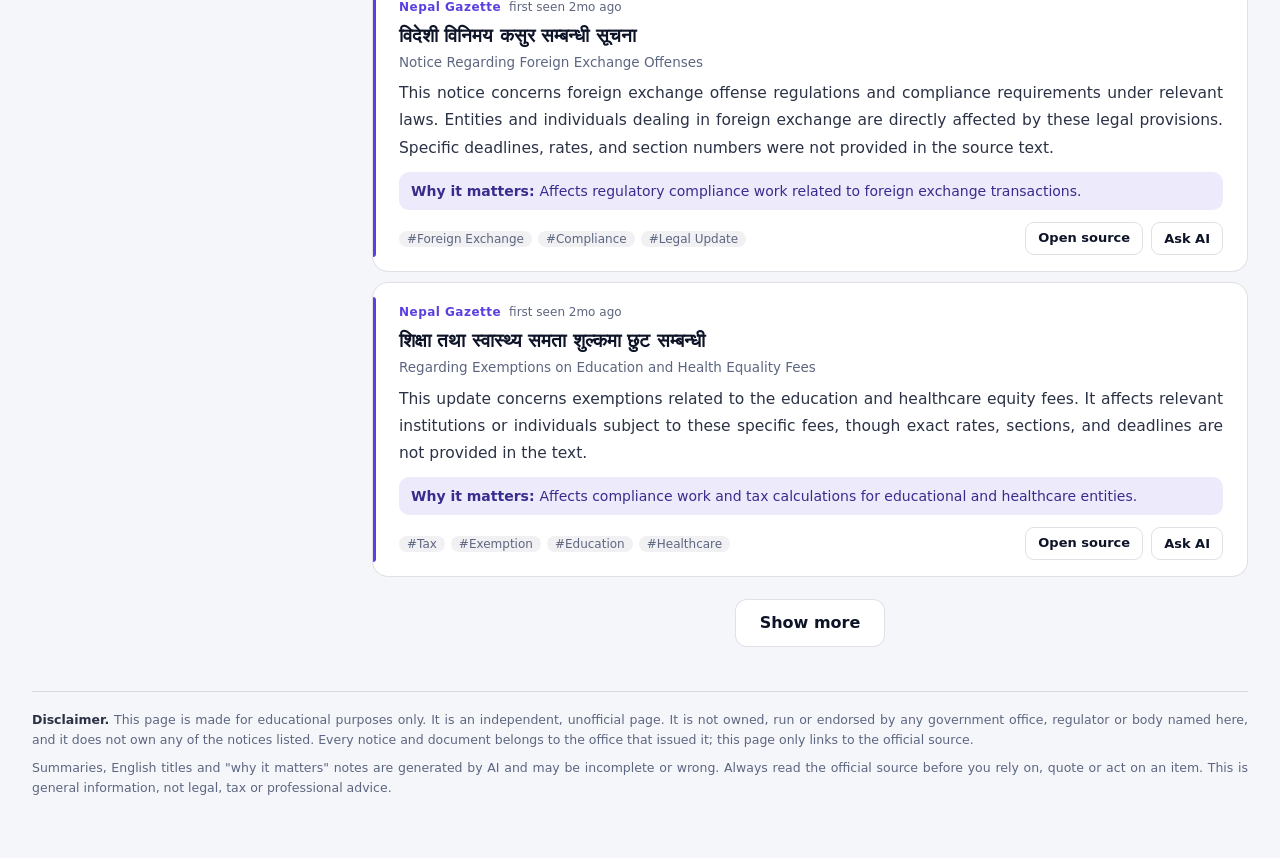
==== commit 3900fec1: "Ask AI can filter the list to matching posts" ====
--- a/index.html
+++ b/index.html
@@ -105,6 +105,7 @@
     </form>
     <p class="ans" id="askAllAns" aria-live="polite" hidden></p>
   </details>
+  <div class="aibar" id="aiBar" hidden><span id="aiBarTxt"></span><button type="button" class="dclr" id="aiBarClr">Clear AI filter</button></div>
 
   <div class="datebox" id="dates">
     <div class="dbar">
--- a/style.css
+++ b/style.css
@@ -250,6 +250,8 @@
 .ans { margin-top: 10px; font-size: 14.5px; color: var(--text); white-space: pre-wrap; }
 .ans.wait { color: var(--dim); font-style: italic; }
 .ans.err { color: var(--bank); }
+.aibar[hidden] { display: none; }
+.aibar { flex: 1 1 100%; display: flex; align-items: center; justify-content: space-between; gap: 10px; margin-top: 10px; padding: 8px 12px; border: 1px solid var(--accent); border-radius: 10px; font-size: 13.5px; font-weight: 600; }
 dialog { margin: auto; border: 1px solid var(--line); border-radius: 16px; background: var(--bg); color: var(--text); padding: 0; width: min(460px, 100% - 32px); }
 dialog::backdrop { background: rgba(0,0,0,.55); backdrop-filter: blur(3px); }
 .dlg { display: flex; flex-direction: column; gap: 12px; padding: 20px; }
@@ -290,11 +292,11 @@
 .hrow:hover { background: var(--card-2); }
 .hrow.warn { border-left-color: var(--gold); }
 .hrow.bad { border-left-color: var(--bank); }
-.htop { display: flex; justify-content: space-between; align-items: flex-start; gap: 10px; color: var(--white); }
+.htop { display: flex; justify-content: space-between; align-items: flex-start; gap: 10px; padding-bottom: 12px; color: var(--white); }
 .hname { display: flex; flex-direction: column; gap: 3px; min-width: 0; }
 .hname b { line-height: 1.3; }
 .hcat { align-self: flex-start; font-size: 11px; font-weight: 700; letter-spacing: .05em; color: var(--c); }
-.hlink { margin-top: auto; padding-top: 12px; font-size: 13px; font-weight: 600; color: var(--accent); text-decoration: none; }
+.hlink { padding-top: 12px; font-size: 13px; font-weight: 600; color: var(--accent); text-decoration: none; }
 .hlink:hover { text-decoration: underline; }
 .hfilter { margin: 4px 0 14px; }
 .ok-t { color: var(--tax); } .warn-t { color: var(--gold); } .bad-t { color: var(--bank); }
@@ -302,15 +304,15 @@
 .hbadge { font-size: 11px; font-weight: 800; letter-spacing: .06em; text-transform: uppercase; padding: 2px 8px; border-radius: 6px; background: color-mix(in srgb, var(--tax) 18%, transparent); color: var(--tax); }
 .hbadge.warn { background: color-mix(in srgb, var(--gold) 18%, transparent); color: var(--gold); }
 .hbadge.bad { background: color-mix(in srgb, var(--bank) 18%, transparent); color: var(--bank); }
-.hnote { margin-top: 6px; font-size: 13px; color: var(--text); }
-.hgrid { display: grid; grid-template-columns: 1fr 1fr; gap: 10px 14px; margin-top: 12px; padding-top: 12px; border-top: 1px solid var(--line); }
+.hnote { margin-top: -6px; padding-bottom: 12px; font-size: 13px; color: var(--text); }
+.hgrid { display: grid; grid-template-columns: 1fr 1fr; gap: 10px 14px; margin-top: auto; padding-top: 12px; border-top: 1px solid var(--line); }
 .hgrid dt { font-size: 11.5px; color: var(--dim); }
 .hgrid dd { font-size: 14px; color: var(--white); font-weight: 600; }
 
 /* ---- Wide screens: sticky filter sidebar on the left, feed at a comfortable reading width on the right ---- */
 @media (min-width: 1100px) {
   .wrap { width: min(1240px, 100% - 64px); }
-  .hero { padding: 34px 0 22px; display: grid; grid-template-columns: minmax(0, 1fr) 380px; gap: 40px; align-items: end; }
+  .hero { padding: 34px 0 22px; display: grid; grid-template-columns: minmax(0, 1fr) 380px; gap: 40px; align-items: center; }
   .stats { margin-top: 0; }
   .stat { padding: 16px 20px; }
   .stat b { font-size: 30px; }
